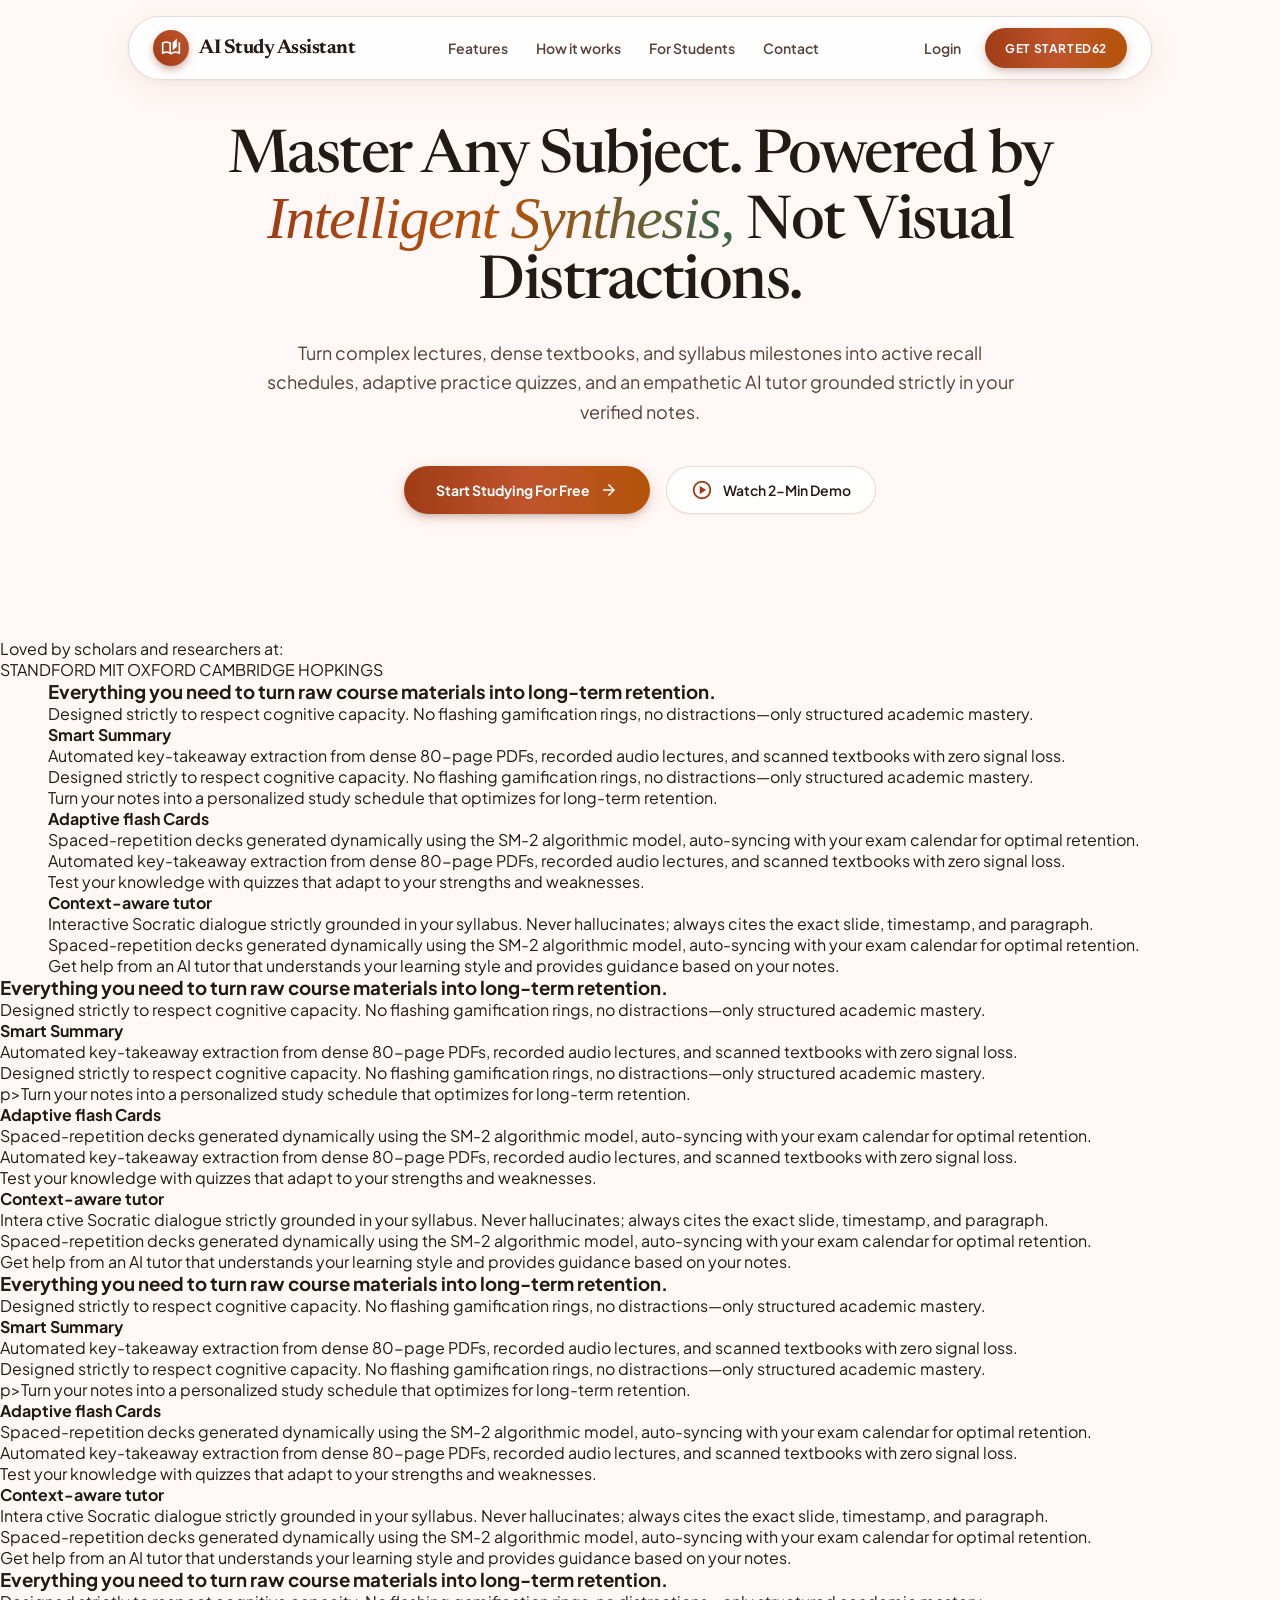
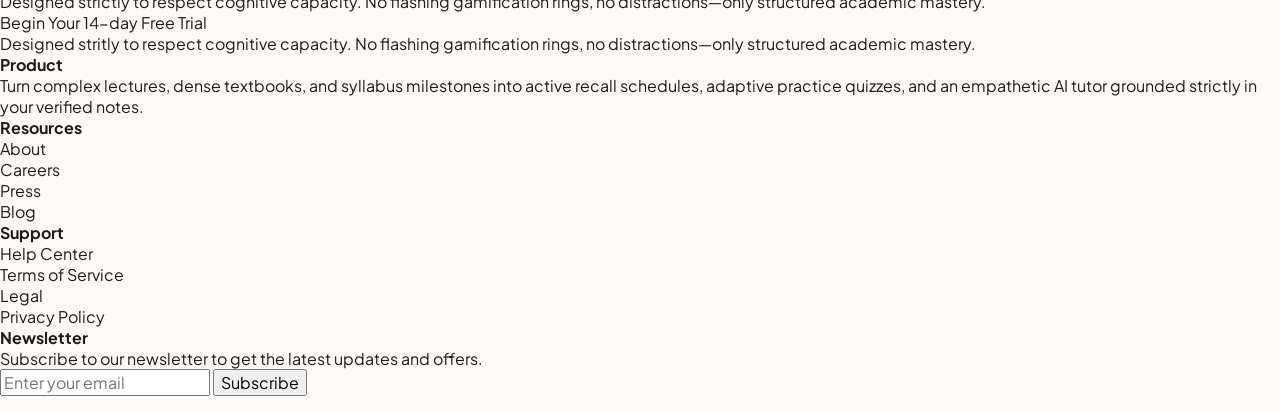
==== index.html @ 1ff6a3aa "enim" ====
<!doctype html lang="en">

<head>

    <meta charset="UTF-8">
    <meta name="viewport" content="width=device-width, initial-scale=1.0">

    <title>AI STUDY ASSISTANT</title>

    <link rel="preconnect" href="https://fonts.googleapis.com">
    <link rel="preconnect" href="https://fonts.gstatic.com" crossorigin>
    <link
        href="https://fonts.googleapis.com/css2?family=Newsreader:ital,opsz,wght@0,6..72,400..600;1,6..72,400..600&family=Plus+Jakarta+Sans:wght@400;500;600;700&display=swap"
        rel="stylesheet">
    <link
        href="https://fonts.googleapis.com/css2?family=Material+Symbols+Outlined:opsz,wght,FILL,GRAD@24,400,0,0&display=swap"
        rel="stylesheet">

    <link href="https://fonts.googleapis.com/css2?family=Material+Symbols+Outlined:wght,FILL@100..700,0..1&display=swap"
        rel="stylesheet">

    <!-- All styling lives in this one file. Nothing is styled inside the HTML. -->
    <link rel="stylesheet" href="styles.css">

</head>

<body>
    <div class="topbar-wrap">
        <header class="topbar">

            <a class="brand" href="#">
                <span class="brand-mark">
                    <span class="material-symbols-outlined">auto_stories</span>
                </span>
                <span class="brand-name">AI Study Assistant</span>
            </a>
            <!-- Navigation -->
            <nav class="nav-links">

                <a class="nav-link" href="#">Features</a>
                <a class="nav-link" href="#">How it works</a>
                <a class="nav-link" href="#">For Students</a>
                <a class="nav-link" href="#">Contact</a>

            </nav>

            <!-- Action buttons -->
            <div class="topbar-actions">
                <a class="link-login" href="#">Login</a>
                <a class="btn btn-gradient btn-sm" href="#">Get Started62</a>
            </div>

        </header>
    </div>

    <main class="page">
        <section class="hero">

            <div class="glow glow-top"></div>
            <div class="glow glow-left"></div>
            <div class="glow glow-right"></div>

            <div class="Hero-copy">
                <h1 class="hero-title">Master Any Subject. Powered by <Span class="hero-accent">Intelligent
                        Synthesis,</Span> Not Visual Distractions. </h2>

                    <p class="hero-lead">Turn complex lectures, dense textbooks, and syllabus milestones into active
                        recall schedules,
                        adaptive
                        practice quizzes, and an empathetic AI tutor grounded strictly in your verified notes.</p>
            </div>

            <!-- CTA buttons -->
            <div class="cta-row">
                <a class="btn btn-gradient btn-lg" href="#">
                    <span>Start Studying For Free</span>
                    <span class="material-symbols-outlined icon-18">arrow_forward</span>
                </a>
                <button class="btn btn-outline btn-lg" type="button">
                    <span class="material-symbols-outlined icon-22 text-primary">play_circle</span>
                    <span>Watch 2-Min Demo</span>
                </button>
            </div>
            </div>
        </section>

        <section>
            <!-- brand logos -->
            <div>
                <p>Loved by scholars and researchers at:</p>
                <div>
                    <span>STANDFORD</span>
                    <span>MIT</span>
                    <span>OXFORD</span>
                    <span>CAMBRIDGE</span>
                    <span>HOPKINGS</span>
                </div>
            </div>
        </section>

        <section class="features">
            <!-- Features -->
            <div>
                <h3>Everything you need to turn raw course materials into long-term retention.</h3>

                <p>Designed strictly to respect cognitive capacity. No flashing gamification rings, no
                    distractions—only structured academic mastery.</p>
            </div>

            <!-- Card -->
            <div class="card">
                <div class="orange-card">
                    <div></div>
                    <h4>Smart Summary</h4>
                    <p>Automated key-takeaway extraction from dense 80-page PDFs, recorded audio lectures, and
                        scanned textbooks with zero signal loss.</p>
                    <p>Designed strictly to respect cognitive capacity. No flashing gamification rings, no
                        distractions—only structured academic mastery.</p>
                    <p>Turn your notes into a personalized study schedule that optimizes for long-term retention.</p>
                </div>

                <div class="blue-card">
                    <div></div>
                    <h4>Adaptive flash Cards</h4>
                    <p>Spaced-repetition decks generated dynamically using the SM-2 algorithmic model, auto-syncing
                        with your exam calendar for optimal retention.</p>
                    <p>Automated key-takeaway extraction from dense 80-page PDFs, recorded audio lectures, and
                        scanned textbooks with zero signal loss.</p>
                    <p>Test your knowledge with quizzes that adapt to your strengths and weaknesses.</p>
                </div>

                <div class="green-card">
                    <div></div>
                    <h4>Context-aware tutor</h4>
                    <p>Interactive Socratic dialogue strictly grounded in your syllabus. Never hallucinates; always
                        cites the exact slide, timestamp, and paragraph.</p>
                    <p>Spaced-repetition decks generated dynamically using the SM-2 algorithmic model, auto-syncing
                        with your exam calendar for optimal retention.</p>
                    <p>Get help from an AI tutor that understands your learning style and provides guidance based on
                        your notes.</p>
                </div>

        </section>

        <section class="transform">
            <div>
                <h3>Everything you need to turn raw course materials into long-term retention.</h3>

                <p>Designed strictly to respect cognitive capacity. No flashing gamification rings, no
                    distractions—only
                    structured academic mastery.</p>
            </div>

            <!-- Card -->
            <div class="card">
                <div class="card-one">

                    <h4>Smart Summary</h4>
                    <p>Automated key-takeaway extraction from dense 80-page PDFs, recorded audio lectures, and
                        scanned textbooks with zero signal loss.</p>
                    <p>Designed strictly to respect cognitive capacity. No flashing gamification rings, no
                        distractions—only structured academic mastery.</p>p>Turn your notes into a personalized
                    study schedule that optimizes for long-term retention.</p>
                    <div></div>
                </div>

                <div class="card-two">

                    <h4>Adaptive flash Cards</h4>
                    <p>Spaced-repetition decks generated dynamically using the SM-2 algorithmic model, auto-syncing
                        with your exam calendar for optimal retention.</p>
                    <p>Automated key-takeaway extraction from dense 80-page PDFs, recorded audio lectures, and
                        scanned textbooks with zero signal loss.</p>
                    <p>Test your knowledge with quizzes that adapt to your strengths and weaknesses.</p>
                    <div></div>
                </div>

                <div class="card-three">
                    <h4>Context-aware tutor</h4>
                    <p>Intera ctive Socratic dialogue strictly grounded in your syllabus. Never hallucinates; always
                        cites the exact slide, timestamp, and paragraph.</p>
                    <p>Spaced-repetition decks generated dynamically using the SM-2 algorithmic model, auto-syncing
                        with your exam calendar for optimal retention.</p>
                    <p>Get help from an AI tutor that understands your learning style and provides guidance based on
                        your notes.</p>
                    <div></div>
                </div>

        </section>

        <section class="testimonial">
            <div>
                <h3>Everything you need to turn raw course materials into long-term retention.</h3>

                <p>Designed strictly to respect cognitive capacity. No flashing gamification rings, no
                    distractions—only
                    structured academic mastery.</p>
            </div>

            <!-- Card -->
            <div class="card">
                <div class="test-one">

                    <h4>Smart Summary</h4>
                    <p>Automated key-takeaway extraction from dense 80-page PDFs, recorded audio lectures, and
                        scanned textbooks with zero signal loss.</p>
                    <p>Designed strictly to respect cognitive capacity. No flashing gamification rings, no
                        distractions—only structured academic mastery.</p>p>Turn your notes into a personalized
                    study schedule that optimizes for long-term retention.</p>
                    <div></div>
                </div>

                <div class="test-two">

                    <h4>Adaptive flash Cards</h4>
                    <p>Spaced-repetition decks generated dynamically using the SM-2 algorithmic model, auto-syncing
                        with your exam calendar for optimal retention.</p>
                    <p>Automated key-takeaway extraction from dense 80-page PDFs, recorded audio lectures, and
                        scanned textbooks with zero signal loss.</p>
                    <p>Test your knowledge with quizzes that adapt to your strengths and weaknesses.</p>
                    <div></div>
                </div>

                <div class="test-three">
                    <h4>Context-aware tutor</h4>
                    <p>Intera ctive Socratic dialogue strictly grounded in your syllabus. Never hallucinates; always
                        cites the exact slide, timestamp, and paragraph.</p>
                    <p>Spaced-repetition decks generated dynamically using the SM-2 algorithmic model, auto-syncing
                        with your exam calendar for optimal retention.</p>
                    <p>Get help from an AI tutor that understands your learning style and provides guidance based on
                        your notes.</p>
                    <div></div>
                </div>

        </section>


        <section class="cta-banner">
            <div>
                <h3>Everything you need to turn raw course materials into long-term retention.</h3>

                <p>Designed strictly to respect cognitive capacity. No flashing gamification rings, no
                    distractions—only
                    structured academic mastery.</p>
                <div><a href="#">Begin Your 14-day Free Trial</a></div>
                <p>Designed stritly to respect cognitive capacity. No flashing gamification rings, no distractions—only
                    structured academic mastery.</p>
            </div>
        </section>
    </main>

    <footer>
        <div class="footer-one">
            <h4>Product</h4>
            <p>Turn complex lectures, dense textbooks, and syllabus milestones into active recall schedules,
                adaptive
                practice quizzes, and an empathetic AI tutor grounded strictly in your verified notes.</p>
        </div>

        <div class="footer-two">
            <h4>Resources</h4>
            <ul>
                <li><a href="#">About</a></li>
                <li><a href="#">Careers</a></li>
                <li><a href="#">Press</a></li>
                <li><a href="#">Blog</a></li>
            </ul>
        </div>

        <div class="footer-three">
            <h4>Support</h4>
            <ul>
                <li><a href="#">Help Center</a></li>
                <li><a href="#">Terms of Service</a></li>
                <li><a href="#">Legal</a></li>
                <li><a href="#">Privacy Policy</a></li>
            </ul>
        </div>

        <div class="footer-four">
            <h4>Newsletter</h4>
            <p>Subscribe to our newsletter to get the latest updates and offers.</p>
            <form action="#" method="post">
                <input type="email" placeholder="Enter your email">
                <button type="submit">Subscribe</button>
            </form>

        </div>

    </footer>
</body>

</html>
---- styles.css ----
:root {
  /* --- Brand palette --- */
  --primary:                  #9f3c16;
  --primary-container:        #bf542c;
  --primary-fixed:            #ffdbcf;
  --on-primary:               #ffffff;
  --secondary:                #3c5ca2;
  --tertiary:                 #38654d;

  /* --- Surfaces --- */
  --surface:                  #fff8f6;
  --surface-lowest:           #ffffff;
  --surface-low:              #fff1ec;
  --surface-container:        #f9ebe6;
  --surface-high:             #f3e5e0;
  --surface-highest:          #ede0db;
  --surface-variant:          #ede0db;

  /* --- Text --- */
  --on-surface:               #211a17;
  --on-surface-variant:       #57423b;
  --outline:                  #8a726a;
  --outline-variant:          #dec0b7;

  /* --- Accent colours borrowed for the coloured cards --- */
  --amber-50:  #fffbeb;  --amber-100: #fef3c7;  --amber-200: #fde68a;
  --amber-300: #fcd34d;  --amber-400: #fbbf24;  --amber-500: #f59e0b;
  --amber-600: #d97706;  --amber-700: #b45309;  --amber-800: #92400e;
  --amber-900: #78350f;  --amber-950: #451a03;

  --orange-50:  #fff7ed; --orange-100: #ffedd5; --orange-200: #fed7aa;
  --orange-700: #c2410c; --orange-800: #9a3412; --orange-950: #431407;

  --rose-100: #ffe4e6;   --rose-300: #fda4af;   --rose-400: #fb7185;
  --rose-500: #f43f5e;   --rose-800: #9f1239;   --rose-900: #881337;

  --sky-50:  #f0f9ff;    --sky-100: #e0f2fe;    --sky-200: #bae6fd;
  --sky-300: #7dd3fc;    --sky-600: #0284c7;    --sky-800: #075985;
  --sky-900: #0c4a6e;    --sky-950: #082f49;

  --emerald-50:  #ecfdf5; --emerald-100: #d1fae5; --emerald-200: #a7f3d0;
  --emerald-300: #6ee7b7; --emerald-400: #34d399; --emerald-600: #059669;
  --emerald-700: #047857; --emerald-800: #065f46; --emerald-900: #064e3b;
  --emerald-950: #022c22;

  --indigo-50: #eef2ff;  --indigo-100: #e0e7ff;  --indigo-200: #c7d2fe;
  --indigo-300: #a5b4fc; --indigo-600: #4f46e5;  --violet-500: #8b5cf6;

  --teal-50: #f0fdfa;    --teal-100: #ccfbf1;    --teal-200: #99f6e4;
  --teal-300: #5eead4;   --teal-600: #0d9488;    --teal-900: #134e4a;

  --yellow-200: #fef08a;
  --stone-900:  #1c1917;

  /* --- Typefaces --- */
  --font-serif: 'Newsreader', Georgia, 'Times New Roman', serif;
  --font-sans:  'Plus Jakarta Sans', -apple-system, 'Segoe UI', Roboto, sans-serif;

  /* --- Shadows, named by how strong they are --- */
  --shadow-xs:  0 1px 2px 0 rgba(0, 0, 0, .05);
  --shadow-sm:  0 1px 3px 0 rgba(0, 0, 0, .1), 0 1px 2px -1px rgba(0, 0, 0, .1);
  --shadow-md:  0 4px 6px -1px rgba(0, 0, 0, .1), 0 2px 4px -2px rgba(0, 0, 0, .1);
  --shadow-lg:  0 10px 15px -3px rgba(0, 0, 0, .1), 0 4px 6px -4px rgba(0, 0, 0, .1);
  --shadow-xl:  0 20px 25px -5px rgba(0, 0, 0, .1), 0 8px 10px -6px rgba(0, 0, 0, .1);
  --shadow-2xl: 0 25px 50px -12px rgba(0, 0, 0, .25);
}


*, *::before, *::after { box-sizing: border-box; }

html, body { margin: 0; padding: 0; }

body {
  background: var(--surface);
  color: var(--on-surface);
  font-family: var(--font-sans);
  -webkit-font-smoothing: antialiased;
  overscroll-behavior: none;
}

::selection { background: var(--primary-fixed); color: var(--primary); }
::-webkit-scrollbar { display: none; }

h1, h2, h3, h4, p, figure, blockquote { margin: 0; }
ul { margin: 0; padding: 0; list-style: none; }
a  { text-decoration: none; color: inherit; }
img, svg { display: block; max-width: 100%; }
button, input { font: inherit; }

/* Hidden from the screen but still read aloud by a screen reader. */
.visually-hidden {
  position: absolute; width: 1px; height: 1px;
  padding: 0; margin: -1px; overflow: hidden;
  clip: rect(0 0 0 0); white-space: nowrap; border: 0;
}
 /* Hidden from the screen but still read aloud by a screen reader. */
.visually-hidden {
  position: absolute; width: 1px; height: 1px;
  padding: 0; margin: -1px; overflow: hidden;
  clip: rect(0 0 0 0); white-space: nowrap; border: 0;
}
.container {
  width: 100%;
  max-width: 80rem;      /* 1280px */
  margin-inline: auto;
  padding-inline: 1.5rem;
}

.page { width: 100%; padding-top: 6rem; background: var(--surface); position: relative; overflow: hidden; }



.material-symbols-outlined {
  font-family: 'Material Symbols Outlined';
  font-weight: normal;
  font-style: normal;
  line-height: 1;
  letter-spacing: normal;
  text-transform: none;
  display: inline-block;
  white-space: nowrap;
  word-wrap: normal;
  direction: ltr;
  -webkit-font-feature-settings: 'liga';
  -webkit-font-smoothing: antialiased;
  font-variation-settings: 'FILL' 0, 'wght' 400, 'GRAD' 0, 'opsz' 24;
}
.icon-filled { font-variation-settings: 'FILL' 1; }
.icon-13 { font-size: 13px; } .icon-16 { font-size: 16px; }
.icon-17 { font-size: 17px; } .icon-18 { font-size: 18px; }
.icon-19 { font-size: 19px; } .icon-20 { font-size: 20px; }
.icon-22 { font-size: 22px; }


.text-primary       { color: var(--primary); }
.text-secondary     { color: var(--secondary); }
.text-tertiary      { color: var(--tertiary); }
.text-amber-500     { color: var(--amber-500); }
.text-amber-600     { color: var(--amber-600); }
.text-emerald-600   { color: var(--emerald-600); }
.text-emerald-800   { color: var(--emerald-800); }
.text-rose-500      { color: var(--rose-500); }
.text-sky-600       { color: var(--sky-600); }

.btn {
  display: inline-flex;
  align-items: center;
  justify-content: center;
  gap: .625rem;
  border: 0;
  border-radius: 9999px;
  font-family: var(--font-sans);
  font-weight: 700;
  cursor: pointer;
  transition: all .2s ease;
  white-space: nowrap;
}
.btn-sm  { height: 2.5rem; padding-inline: 1.25rem; font-size: .75rem;  text-transform: uppercase; letter-spacing: .05em; }
.btn-lg  { height: 3rem;   padding-inline: 2rem;    font-size: .875rem; }
.btn-block { width: 100%; height: 3rem; font-size: .875rem; }

.btn-gradient {
  background-image: linear-gradient(to right, var(--primary), var(--primary-container), var(--amber-700));
  color: var(--on-primary);
  box-shadow: var(--shadow-md), 0 4px 14px rgba(159, 60, 22, .2);
}
.btn-gradient:hover { opacity: .95; box-shadow: var(--shadow-lg), 0 8px 22px rgba(159, 60, 22, .25); }
.btn-sm.btn-gradient:hover { transform: scale(1.02); }
.btn-sm.btn-gradient:active { transform: scale(.98); }

.btn-outline {
  background: rgba(255, 255, 255, .9);
  color: var(--on-surface);
  border: 1px solid rgba(222, 192, 183, .6);
  font-weight: 600;
  padding-inline: 1.5rem;
  box-shadow: var(--shadow-xs);
}
.btn-outline:hover { background: var(--surface-high); }

.btn-quiet { background: var(--surface-high); color: var(--on-surface); box-shadow: var(--shadow-xs); }
.btn-quiet:hover { background: var(--surface-variant); }

.btn-white { background: #fff; color: var(--primary); box-shadow: var(--shadow-xl); }
.btn-white:hover { background: var(--amber-50); box-shadow: var(--shadow-2xl); }


/* --- Section headings, shared by several sections ------------------------- */
.eyebrow {
  display: inline-block;
  font-size: .75rem;
  font-weight: 700;
  text-transform: uppercase;
  letter-spacing: .1em;
  color: var(--primary);
  background: var(--primary-fixed);
  border: 1px solid var(--orange-200);
  border-radius: 9999px;
  padding: .375rem .75rem;
  margin-bottom: .75rem;
}
.section-title {
  font-family: var(--font-serif);
  font-size: 1.875rem;
  font-weight: 600;
  line-height: 1.2;
  color: var(--on-surface);
  margin-top: .25rem;
  margin-bottom: 1rem;
}
.section-lead { font-size: 1rem; line-height: 1.5; color: var(--on-surface-variant); }
.section-head { max-width: 48rem; margin-bottom: 4rem; }
.section-head-center { max-width: 42rem; margin-inline: auto; text-align: center; }

/* ============================================================================
   4. Topbar navigation
   ----------------------------------------------------------------------------
   position: fixed keeps it on screen while the page scrolls. The wrapper is
   what centres it; the header itself is the visible pill.

   pointer-events on the wrapper is set to none so the invisible strip either
   side of the pill does not block clicks on the page beneath it.
   ========================================================================== */

.topbar-wrap {
  position: fixed;
  top: 1rem;
  left: 0;
  right: 0;
  z-index: 50;
  display: flex;
  justify-content: center;
  padding-inline: 1rem;
  pointer-events: none;
}

.topbar {
  pointer-events: auto;
  width: 100%;
  max-width: 64rem;
  height: 4rem;
  display: flex;
  align-items: center;
  justify-content: space-between;
  padding-inline: 1rem;
  border-radius: 9999px;
  background: rgba(255, 255, 255, .85);
  backdrop-filter: blur(24px);
  -webkit-backdrop-filter: blur(24px);
  border: 1px solid rgba(222, 192, 183, .6);
  box-shadow: 0 8px 32px rgba(159, 60, 22, .08), 0 2px 8px rgba(0, 0, 0, .04);
}

.brand { display: flex; align-items: center; gap: .625rem; }
.brand-mark {
  width: 2.25rem; height: 2.25rem;
  border-radius: 9999px;
  background-image: linear-gradient(to top right, var(--primary), var(--primary-container));
  color: #fff;
  display: flex; align-items: center; justify-content: center;
  box-shadow: var(--shadow-md), 0 4px 10px rgba(159, 60, 22, .25);
}
.brand-mark .material-symbols-outlined { font-size: 1.25rem; }
.brand-name {
  font-family: var(--font-serif);
  font-size: 1.25rem;
  font-weight: 700;
  letter-spacing: -.025em;
  color: var(--on-surface);
}

.nav-links { display: flex; align-items: center; gap: 1.75rem; }
.nav-link {
  font-size: .875rem;
  font-weight: 600;
  color: var(--on-surface-variant);
  transition: color .2s;
}
.nav-link:hover { color: var(--primary); }

.topbar-actions { display: flex; align-items: center; gap: .75rem; }
.link-login {
  display: inline-block;
  font-size: .875rem;
  font-weight: 600;
  color: var(--on-surface-variant);
  padding: .375rem .75rem;
  transition: color .2s;
}
.link-login:hover { color: var(--primary); }

.hero {
  position: relative;
  width: 100%;
  max-width: 80rem;
  margin-inline: auto;
  padding: 2rem 1.5rem 6rem;
}

.glow {
  position: absolute;
  z-index: -10;
  border-radius: 9999px;
  filter: blur(64px);
  pointer-events: none;
}
.glow-top {
  top: -3rem; left: 50%; transform: translateX(-50%);
  width: 720px; height: 480px;
  background-image: linear-gradient(to bottom right,
    rgba(253, 230, 138, .45), rgba(253, 164, 175, .40), rgba(186, 230, 253, .35));
}
.glow-left  { top: 33%; left: -5rem;  width: 24rem; height: 24rem; background: rgba(255, 219, 207, .5); }
.glow-right { top: 50%; right: -5rem; width: 24rem; height: 24rem; background: rgba(217, 226, 255, .5); }

/* --- Headline and lead ---------------------------------------------------- */
.hero-copy { max-width: 56rem; margin-inline: auto; text-align: center; margin-bottom: 2.5rem; }
.hero-title {
  font-family: var(--font-serif);
  font-size: 1.2rem;
  font-weight: 500;
  /* 1, not 1.15. The original markup asks for 1.15 but the browser ends up
     rendering these lines at exactly the font size, and matching what is on
     screen matters more than matching what the class name says. */
  line-height: 1;
  letter-spacing: -.025em;
  color: var(--on-surface);
  margin-bottom: 1.5rem;
}
/* The tinted words: a gradient painted onto the text itself.
   Note the different serif. The headline is Newsreader, but these few words
   fall back to the system serif stack, which is a touch narrower. That is
   what the original does, and copying it keeps the line breaks identical. */
.hero-accent {
  font-family: ui-serif, Georgia, Cambria, 'Times New Roman', Times, serif;
  font-style: italic;
  font-weight: 500;
  background-image: linear-gradient(to right, var(--primary), var(--amber-700), var(--tertiary));
  -webkit-background-clip: text;
  background-clip: text;
  color: transparent;
}
.hero-lead {
  font-size: 1.125rem;
  line-height: 1.625;
  color: var(--on-surface-variant);
  max-width: 48rem;
  margin-inline: auto;
}

/* --- Call to action and social proof -------------------------------------- */
.cta-row {
  display: flex; flex-direction: row; align-items: center; justify-content: center;
  gap: 1rem; margin-bottom: 1.75rem;
}
.cta-row .btn { width: 100%; }

.proof-row {
  display: flex; flex-wrap: wrap; align-items: center; justify-content: center;
  column-gap: 1.5rem; row-gap: .5rem;
  font-size: .75rem; color: var(--on-surface-variant);
  margin-bottom: 3.5rem;
}
.proof-item { display: flex; align-items: center; gap: .375rem; font-weight: 500; }
.proof-sep  { display: none; color: var(--outline-variant); }


/* --- 640px and up: small tablets, phones in landscape --------------------- */
@media (min-width: 640px) {
  .topbar { padding-inline: 1.5rem; }
  .link-login { display: inline-block; }

  .hero-title { font-size: 3rem; }
  .cta-row { flex-direction: row; }
  .cta-row .btn { width: auto; }
  .proof-row { font-size: .875rem; }
  .proof-sep { display: inline; }

  .doc-panel, .synth-panel { padding: 2rem; }
  .synth-card { padding: 1.5rem; }
  .synth-body, .step-text { font-size: .875rem; }

  .logo-grid { grid-template-columns: repeat(3, 1fr); }

  .section-title { font-size: 2.25rem; }
  .section-lead  { font-size: 1.125rem; }
  .section-lead-sm { font-size: 1rem; }

  .price { font-size: 3rem; }

  .banner { padding: 4rem; }
  .banner-title { font-size: 2.25rem; }
  .banner-lead  { font-size: 1.125rem; }
  .banner-cta { flex-direction: row; }
  .banner-cta .btn { width: auto; }
}

/* --- 768px and up: tablets ------------------------------------------------ */
@media (min-width: 768px) {
  .nav-links { display: flex; }

  .feature-grid, .step-grid, .quote-grid { grid-template-columns: repeat(3, 1fr); }
  .plan-grid { grid-template-columns: repeat(2, 1fr); }
  .footer-grid { grid-template-columns: repeat(2, 1fr); }
}

/* --- 1024px and up: laptops and desktops ---------------------------------- */
@media (min-width: 1024px) {
  .container, .hero, .features, .testimonials, .closing { padding-inline: 3rem; }

  .hero-title { font-size: 3.75rem; }

  /* The mockup becomes two columns side by side. */
  .mockup-body { grid-template-columns: repeat(2, 1fr); }
  .doc-panel {
    border-bottom: 0;
    border-right: 1px solid rgba(222, 192, 183, .5);
  }

  .logo-grid { grid-template-columns: repeat(6, 1fr); }
  .footer-grid { grid-template-columns: repeat(4, 1fr); gap: 2rem; }
}
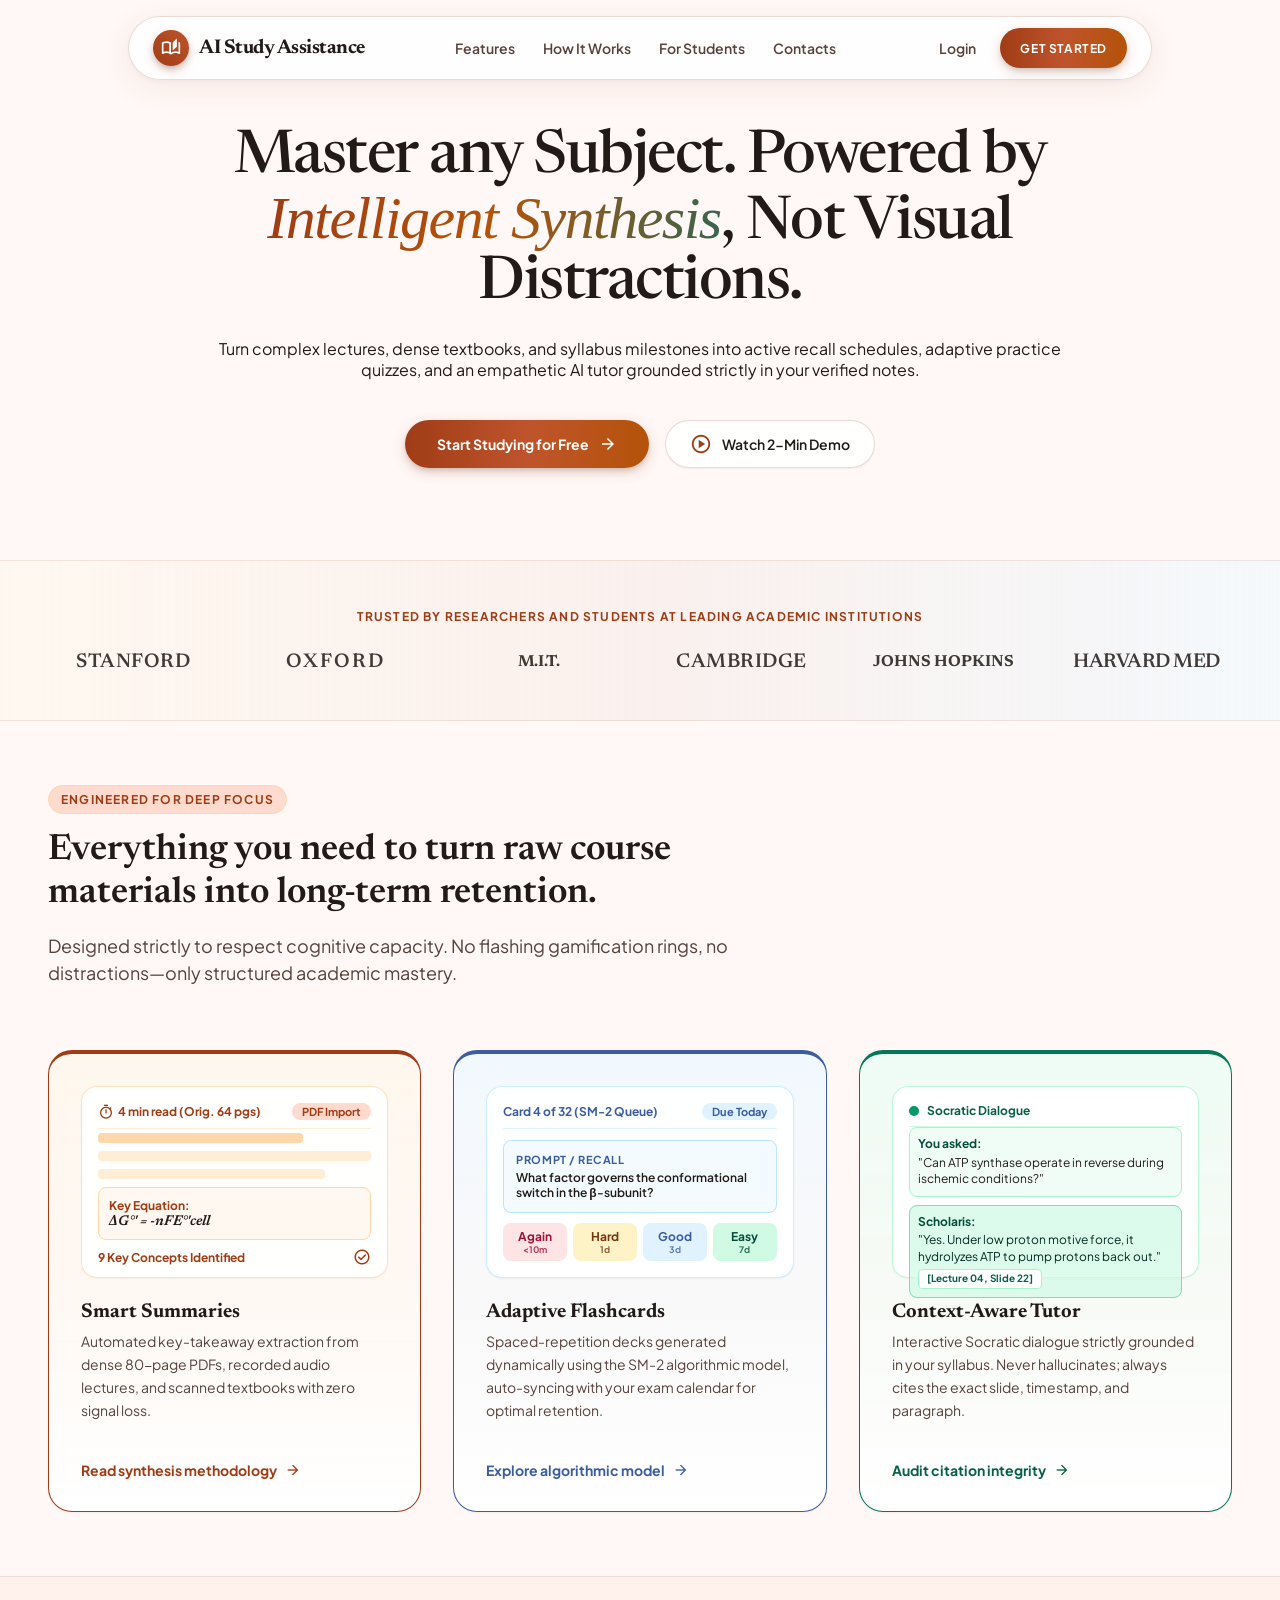
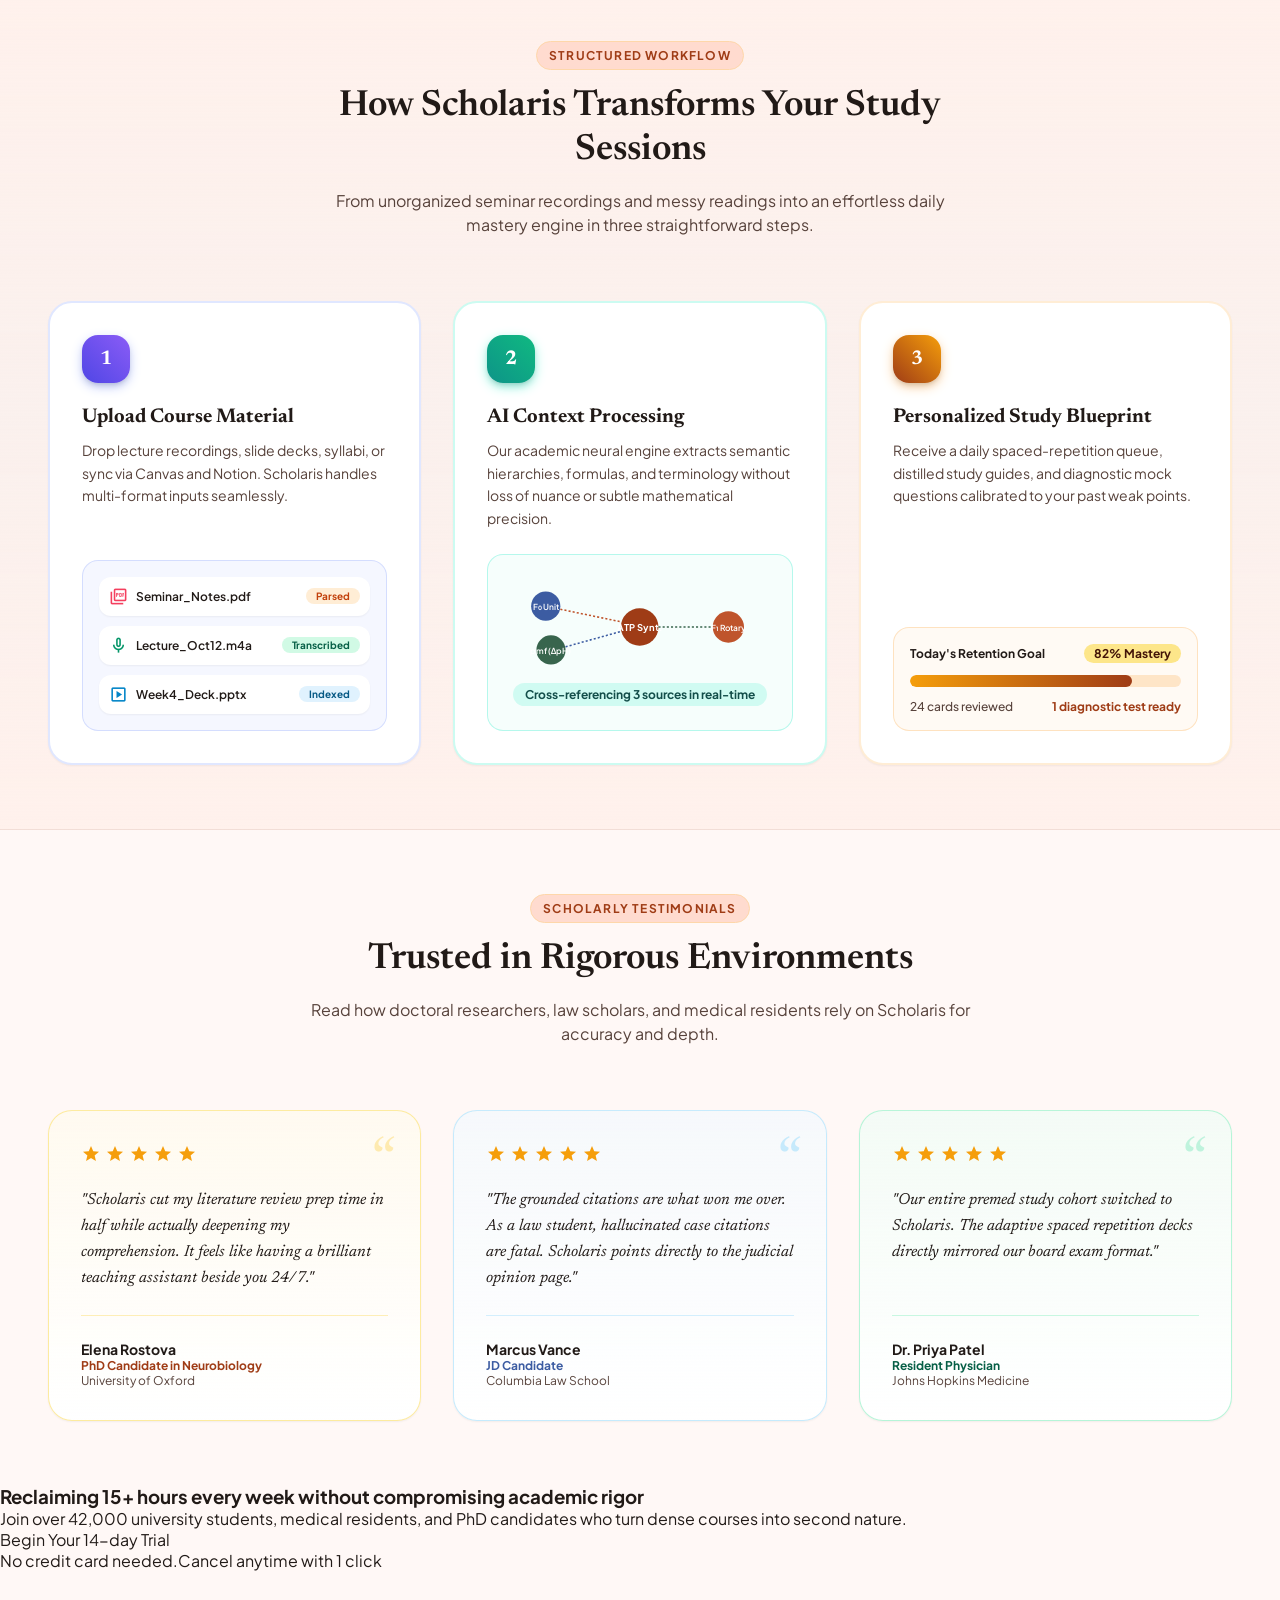
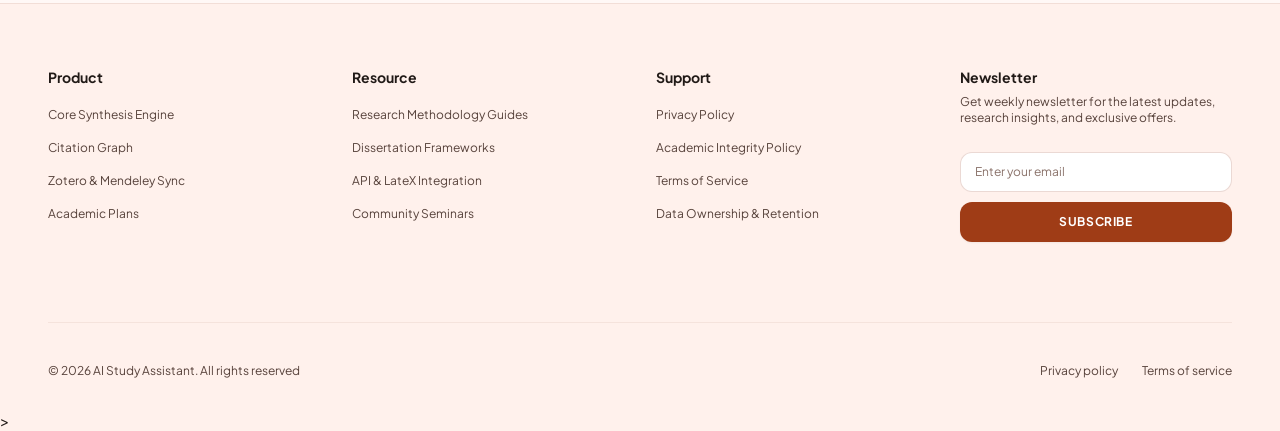
==== commit 5095c403: "twiny" ====
--- a/index.html
+++ b/index.html
@@ -1,13 +1,13 @@
-<!doctype html lang="en">
+<html lang="en">
 
 <head>
-
     <meta charset="UTF-8">
     <meta name="viewport" content="width=device-width, initial-scale=1.0">
-
-    <title>AI STUDY ASSISTANT</title>
-
     <link rel="preconnect" href="https://fonts.googleapis.com">
+    <link rel="preconnect" href="https://fonts.googleapis.com">
+
+    <title>Ai Study Assistance</title>
+
     <link rel="preconnect" href="https://fonts.gstatic.com" crossorigin>
     <link
         href="https://fonts.googleapis.com/css2?family=Newsreader:ital,opsz,wght@0,6..72,400..600;1,6..72,400..600&family=Plus+Jakarta+Sans:wght@400;500;600;700&display=swap"
@@ -15,11 +15,9 @@
     <link
         href="https://fonts.googleapis.com/css2?family=Material+Symbols+Outlined:opsz,wght,FILL,GRAD@24,400,0,0&display=swap"
         rel="stylesheet">
-
     <link href="https://fonts.googleapis.com/css2?family=Material+Symbols+Outlined:wght,FILL@100..700,0..1&display=swap"
         rel="stylesheet">
 
-    <!-- All styling lives in this one file. Nothing is styled inside the HTML. -->
     <link rel="stylesheet" href="styles.css">
 
 </head>
@@ -27,31 +25,30 @@
 <body>
     <div class="topbar-wrap">
         <header class="topbar">
-
             <a class="brand" href="#">
                 <span class="brand-mark">
                     <span class="material-symbols-outlined">auto_stories</span>
                 </span>
-                <span class="brand-name">AI Study Assistant</span>
+                <span class="brand-name">AI Study Assistance</span>
             </a>
-            <!-- Navigation -->
+            <!-- Navigation menu -->
             <nav class="nav-links">
 
                 <a class="nav-link" href="#">Features</a>
-                <a class="nav-link" href="#">How it works</a>
+                <a class="nav-link" href="#">How It Works</a>
                 <a class="nav-link" href="#">For Students</a>
-                <a class="nav-link" href="#">Contact</a>
+                <a class="nav-link" href="#">Contacts</a>
 
             </nav>
 
-            <!-- Action buttons -->
+            <!-- Action Buttons -->
             <div class="topbar-actions">
                 <a class="link-login" href="#">Login</a>
-                <a class="btn btn-gradient btn-sm" href="#">Get Started62</a>
-            </div>
-
+                <a class="btn btn-gradient btn-sm" href="#">Get Started</a>
+            </div>
         </header>
     </div>
+
 
     <main class="page">
         <section class="hero">
@@ -60,20 +57,19 @@
             <div class="glow glow-left"></div>
             <div class="glow glow-right"></div>
 
-            <div class="Hero-copy">
-                <h1 class="hero-title">Master Any Subject. Powered by <Span class="hero-accent">Intelligent
-                        Synthesis,</Span> Not Visual Distractions. </h2>
-
-                    <p class="hero-lead">Turn complex lectures, dense textbooks, and syllabus milestones into active
-                        recall schedules,
-                        adaptive
-                        practice quizzes, and an empathetic AI tutor grounded strictly in your verified notes.</p>
-            </div>
-
-            <!-- CTA buttons -->
+            <div class="hero-copy">
+                <h1 class="hero-title">Master any Subject. Powered by <span class="hero-accent">Intelligent
+                        Synthesis</span>, Not Visual Distractions.</h1>
+                <!-- &nbsp; -->
+                <p>Turn complex lectures, dense textbooks, and syllabus milestones into active recall schedules,
+                    adaptive
+                    practice quizzes, and an empathetic AI tutor grounded strictly in your verified notes.</p>
+            </div>
+
+            <!-- Action Buttons -->
             <div class="cta-row">
                 <a class="btn btn-gradient btn-lg" href="#">
-                    <span>Start Studying For Free</span>
+                    <span>Start Studying for Free</span>
                     <span class="material-symbols-outlined icon-18">arrow_forward</span>
                 </a>
                 <button class="btn btn-outline btn-lg" type="button">
@@ -81,213 +77,416 @@
                     <span>Watch 2-Min Demo</span>
                 </button>
             </div>
-            </div>
+
         </section>
 
-        <section>
-            <!-- brand logos -->
+        <section class="logos" id="integrations">
+            <div class="container">
+                <p class="logos-label">
+                    Trusted by researchers and students at leading academic institutions
+                </p>
+                <div class="logo-grid">
+                    <div class="logo logo-serif logo-wide">STANFORD</div>
+                    <div class="logo logo-serif logo-wider">OXFORD</div>
+                    <div class="logo logo-sans logo-tight">M.I.T.</div>
+                    <div class="logo logo-serif logo-wide">CAMBRIDGE</div>
+                    <div class="logo logo-sans">JOHNS HOPKINS</div>
+                    <div class="logo logo-serif logo-tight">HARVARD MED</div>
+                </div>
+            </div>
+        </section>
+
+
+        <!-- Features -->
+        <section class="features" id="features">
+            <div class="section-head">
+                <span class="eyebrow">Engineered for Deep Focus</span>
+                <h2 class="section-title">Everything you need to turn raw course materials into long-term retention.
+                </h2>
+                <p class="section-lead">
+                    Designed strictly to respect cognitive capacity. No flashing gamification rings, no
+                    distractions—only
+                    structured academic mastery.
+                </p>
+            </div>
+
+            <div class="feature-grid">
+
+                <!-- Card 1 — coral -->
+                <article class="feature-card feature-coral">
+                    <div>
+                        <div class="preview preview-coral">
+                            <div class="preview-head preview-head-coral">
+                                <span class="preview-label text-primary">
+                                    <span class="material-symbols-outlined icon-16">timer</span> 4 min read (Orig. 64
+                                    pgs)
+                                </span>
+                                <span class="preview-chip chip-primary">PDF Import</span>
+                            </div>
+                            <div class="skeleton">
+                                <div class="bar bar-dark" style="width:75%"></div>
+                                <div class="bar" style="width:100%"></div>
+                                <div class="bar" style="width:83%"></div>
+                                <div class="equation">
+                                    <span class="equation-label">Key Equation:</span>
+                                    <span class="equation-value">ΔG°' = -nFE°'cell</span>
+                                </div>
+                            </div>
+                            <div class="preview-foot text-primary">
+                                <span>9 Key Concepts Identified</span>
+                                <span class="material-symbols-outlined icon-18">check_circle</span>
+                            </div>
+                        </div>
+                        <h3 class="card-title">Smart Summaries</h3>
+                        <p class="card-text">
+                            Automated key-takeaway extraction from dense 80-page PDFs, recorded audio lectures, and
+                            scanned textbooks
+                            with zero signal loss.
+                        </p>
+                    </div>
+                    <div class="card-link text-primary">
+                        <span class="card-link-text">Read synthesis methodology</span>
+                        <span class="material-symbols-outlined icon-16">arrow_forward</span>
+                    </div>
+                </article>
+
+                <!-- Card 2 — azure -->
+                <article class="feature-card feature-azure">
+                    <div>
+                        <div class="preview preview-azure">
+                            <div class="preview-head preview-head-azure">
+                                <span class="preview-label text-secondary">Card 4 of 32 (SM-2 Queue)</span>
+                                <span class="preview-chip chip-secondary">Due Today</span>
+                            </div>
+                            <div class="recall">
+                                <span class="recall-label">Prompt / Recall</span>
+                                <p class="recall-text">What factor governs the conformational switch in the β-subunit?
+                                </p>
+                            </div>
+                            <div class="grades">
+                                <div class="grade grade-again">Again<br><span>&lt;10m</span></div>
+                                <div class="grade grade-hard">Hard<br><span>1d</span></div>
+                                <div class="grade grade-good">Good<br><span>3d</span></div>
+                                <div class="grade grade-easy">Easy<br><span>7d</span></div>
+                            </div>
+                        </div>
+                        <h3 class="card-title">Adaptive Flashcards</h3>
+                        <p class="card-text">
+                            Spaced-repetition decks generated dynamically using the SM-2 algorithmic model, auto-syncing
+                            with your
+                            exam calendar for optimal retention.
+                        </p>
+                    </div>
+                    <div class="card-link text-secondary">
+                        <span class="card-link-text">Explore algorithmic model</span>
+                        <span class="material-symbols-outlined icon-16">arrow_forward</span>
+                    </div>
+                </article>
+
+                <!-- Card 3 — emerald -->
+                <article class="feature-card feature-emerald">
+                    <div>
+                        <div class="preview preview-emerald">
+                            <div class="preview-head preview-head-emerald">
+                                <span class="dot-emerald"></span>
+                                <span class="preview-label text-emerald-800">Socratic Dialogue</span>
+                            </div>
+                            <div class="chat">
+                                <div class="chat-you">
+                                    <span class="chat-who">You asked:</span> "Can ATP synthase operate in reverse during
+                                    ischemic
+                                    conditions?"
+                                </div>
+                                <div class="chat-bot">
+                                    <span class="chat-who">Scholaris:</span> "Yes. Under low proton motive force, it
+                                    hydrolyzes ATP to
+                                    pump protons back out."
+                                    <div class="chat-cite"><span class="cite">[Lecture 04, Slide 22]</span></div>
+                                </div>
+                            </div>
+                        </div>
+                        <h3 class="card-title">Context-Aware Tutor</h3>
+                        <p class="card-text">
+                            Interactive Socratic dialogue strictly grounded in your syllabus. Never hallucinates; always
+                            cites the
+                            exact slide, timestamp, and paragraph.
+                        </p>
+                    </div>
+                    <div class="card-link text-emerald-800">
+                        <span class="card-link-text">Audit citation integrity</span>
+                        <span class="material-symbols-outlined icon-16">arrow_forward</span>
+                    </div>
+                </article>
+
+            </div>
+        </section>
+
+     <!-- Workflow -->
+<section class="workflow" id="how-it-works">
+      <div class="container">
+        <div class="section-head section-head-center">
+          <span class="eyebrow">Structured Workflow</span>
+          <h2 class="section-title">How Scholaris Transforms Your Study Sessions</h2>
+          <p class="section-lead section-lead-sm">
+            From unorganized seminar recordings and messy readings into an effortless daily mastery engine in three
+            straightforward steps.
+          </p>
+        </div>
+
+        <div class="step-grid">
+
+          <div class="step-card step-card-indigo">
             <div>
-                <p>Loved by scholars and researchers at:</p>
-                <div>
-                    <span>STANDFORD</span>
-                    <span>MIT</span>
-                    <span>OXFORD</span>
-                    <span>CAMBRIDGE</span>
-                    <span>HOPKINGS</span>
-                </div>
-            </div>
-        </section>
-
-        <section class="features">
-            <!-- Features -->
+              <div class="step-badge badge-indigo">1</div>
+              <h3 class="step-title">Upload Course Material</h3>
+              <p class="step-lead">
+                Drop lecture recordings, slide decks, syllabi, or sync via Canvas and Notion. Scholaris handles
+                multi-format inputs seamlessly.
+              </p>
+            </div>
+            <div class="file-list">
+              <div class="file-row">
+                <span class="file-name"><span
+                    class="material-symbols-outlined icon-19 text-rose-500">picture_as_pdf</span>
+                  Seminar_Notes.pdf</span>
+                <span class="file-state state-orange">Parsed</span>
+              </div>
+              <div class="file-row">
+                <span class="file-name"><span class="material-symbols-outlined icon-19 text-emerald-600">mic</span>
+                  Lecture_Oct12.m4a</span>
+                <span class="file-state state-emerald">Transcribed</span>
+              </div>
+              <div class="file-row">
+                <span class="file-name"><span class="material-symbols-outlined icon-19 text-sky-600">slideshow</span>
+                  Week4_Deck.pptx</span>
+                <span class="file-state state-sky">Indexed</span>
+              </div>
+            </div>
+          </div>
+
+          <div class="step-card step-card-teal">
             <div>
-                <h3>Everything you need to turn raw course materials into long-term retention.</h3>
-
-                <p>Designed strictly to respect cognitive capacity. No flashing gamification rings, no
-                    distractions—only structured academic mastery.</p>
-            </div>
-
-            <!-- Card -->
-            <div class="card">
-                <div class="orange-card">
-                    <div></div>
-                    <h4>Smart Summary</h4>
-                    <p>Automated key-takeaway extraction from dense 80-page PDFs, recorded audio lectures, and
-                        scanned textbooks with zero signal loss.</p>
-                    <p>Designed strictly to respect cognitive capacity. No flashing gamification rings, no
-                        distractions—only structured academic mastery.</p>
-                    <p>Turn your notes into a personalized study schedule that optimizes for long-term retention.</p>
-                </div>
-
-                <div class="blue-card">
-                    <div></div>
-                    <h4>Adaptive flash Cards</h4>
-                    <p>Spaced-repetition decks generated dynamically using the SM-2 algorithmic model, auto-syncing
-                        with your exam calendar for optimal retention.</p>
-                    <p>Automated key-takeaway extraction from dense 80-page PDFs, recorded audio lectures, and
-                        scanned textbooks with zero signal loss.</p>
-                    <p>Test your knowledge with quizzes that adapt to your strengths and weaknesses.</p>
-                </div>
-
-                <div class="green-card">
-                    <div></div>
-                    <h4>Context-aware tutor</h4>
-                    <p>Interactive Socratic dialogue strictly grounded in your syllabus. Never hallucinates; always
-                        cites the exact slide, timestamp, and paragraph.</p>
-                    <p>Spaced-repetition decks generated dynamically using the SM-2 algorithmic model, auto-syncing
-                        with your exam calendar for optimal retention.</p>
-                    <p>Get help from an AI tutor that understands your learning style and provides guidance based on
-                        your notes.</p>
-                </div>
-
-        </section>
-
-        <section class="transform">
+              <div class="step-badge badge-teal">2</div>
+              <h3 class="step-title">AI Context Processing</h3>
+              <p class="step-lead">
+                Our academic neural engine extracts semantic hierarchies, formulas, and terminology without loss of
+                nuance or subtle mathematical precision.
+              </p>
+            </div>
+            <div class="graph-box">
+              <svg class="graph" viewBox="0 0 260 80" fill="none" xmlns="http://www.w3.org/2000/svg">
+                <circle cx="130" cy="40" r="18" fill="#9f3c16"></circle>
+                <text x="130" y="44" fill="#FFFFFF" font-family="Plus Jakarta Sans" font-size="9" font-weight="700"
+                  text-anchor="middle">ATP Synt.</text>
+                <circle cx="40" cy="20" r="14" fill="#3c5ca2"></circle>
+                <text x="40" y="24" fill="#FFFFFF" font-family="Plus Jakarta Sans" font-size="8" font-weight="600"
+                  text-anchor="middle">F₀ Unit</text>
+                <line x1="54" y1="23" x2="112" y2="35" stroke="#bf542c" stroke-dasharray="2 2" stroke-width="1.5">
+                </line>
+                <circle cx="45" cy="62" r="14" fill="#38654d"></circle>
+                <text x="45" y="66" fill="#FFFFFF" font-family="Plus Jakarta Sans" font-size="8" font-weight="600"
+                  text-anchor="middle">pmf (ΔpH)</text>
+                <line x1="59" y1="59" x2="113" y2="44" stroke="#3c5ca2" stroke-dasharray="2 2" stroke-width="1.5">
+                </line>
+                <circle cx="215" cy="40" r="15" fill="#bf542c"></circle>
+                <text x="215" y="44" fill="#FFFFFF" font-family="Plus Jakarta Sans" font-size="8" font-weight="600"
+                  text-anchor="middle">F₁ Rotary</text>
+                <line x1="148" y1="40" x2="200" y2="40" stroke="#38654d" stroke-dasharray="2 2" stroke-width="1.5">
+                </line>
+              </svg>
+              <span class="graph-note">Cross-referencing 3 sources in real-time</span>
+            </div>
+          </div>
+
+          <div class="step-card step-card-orange">
             <div>
-                <h3>Everything you need to turn raw course materials into long-term retention.</h3>
-
-                <p>Designed strictly to respect cognitive capacity. No flashing gamification rings, no
-                    distractions—only
-                    structured academic mastery.</p>
-            </div>
-
-            <!-- Card -->
-            <div class="card">
-                <div class="card-one">
-
-                    <h4>Smart Summary</h4>
-                    <p>Automated key-takeaway extraction from dense 80-page PDFs, recorded audio lectures, and
-                        scanned textbooks with zero signal loss.</p>
-                    <p>Designed strictly to respect cognitive capacity. No flashing gamification rings, no
-                        distractions—only structured academic mastery.</p>p>Turn your notes into a personalized
-                    study schedule that optimizes for long-term retention.</p>
-                    <div></div>
-                </div>
-
-                <div class="card-two">
-
-                    <h4>Adaptive flash Cards</h4>
-                    <p>Spaced-repetition decks generated dynamically using the SM-2 algorithmic model, auto-syncing
-                        with your exam calendar for optimal retention.</p>
-                    <p>Automated key-takeaway extraction from dense 80-page PDFs, recorded audio lectures, and
-                        scanned textbooks with zero signal loss.</p>
-                    <p>Test your knowledge with quizzes that adapt to your strengths and weaknesses.</p>
-                    <div></div>
-                </div>
-
-                <div class="card-three">
-                    <h4>Context-aware tutor</h4>
-                    <p>Intera ctive Socratic dialogue strictly grounded in your syllabus. Never hallucinates; always
-                        cites the exact slide, timestamp, and paragraph.</p>
-                    <p>Spaced-repetition decks generated dynamically using the SM-2 algorithmic model, auto-syncing
-                        with your exam calendar for optimal retention.</p>
-                    <p>Get help from an AI tutor that understands your learning style and provides guidance based on
-                        your notes.</p>
-                    <div></div>
-                </div>
-
-        </section>
-
-        <section class="testimonial">
-            <div>
-                <h3>Everything you need to turn raw course materials into long-term retention.</h3>
-
-                <p>Designed strictly to respect cognitive capacity. No flashing gamification rings, no
-                    distractions—only
-                    structured academic mastery.</p>
-            </div>
-
-            <!-- Card -->
-            <div class="card">
-                <div class="test-one">
-
-                    <h4>Smart Summary</h4>
-                    <p>Automated key-takeaway extraction from dense 80-page PDFs, recorded audio lectures, and
-                        scanned textbooks with zero signal loss.</p>
-                    <p>Designed strictly to respect cognitive capacity. No flashing gamification rings, no
-                        distractions—only structured academic mastery.</p>p>Turn your notes into a personalized
-                    study schedule that optimizes for long-term retention.</p>
-                    <div></div>
-                </div>
-
-                <div class="test-two">
-
-                    <h4>Adaptive flash Cards</h4>
-                    <p>Spaced-repetition decks generated dynamically using the SM-2 algorithmic model, auto-syncing
-                        with your exam calendar for optimal retention.</p>
-                    <p>Automated key-takeaway extraction from dense 80-page PDFs, recorded audio lectures, and
-                        scanned textbooks with zero signal loss.</p>
-                    <p>Test your knowledge with quizzes that adapt to your strengths and weaknesses.</p>
-                    <div></div>
-                </div>
-
-                <div class="test-three">
-                    <h4>Context-aware tutor</h4>
-                    <p>Intera ctive Socratic dialogue strictly grounded in your syllabus. Never hallucinates; always
-                        cites the exact slide, timestamp, and paragraph.</p>
-                    <p>Spaced-repetition decks generated dynamically using the SM-2 algorithmic model, auto-syncing
-                        with your exam calendar for optimal retention.</p>
-                    <p>Get help from an AI tutor that understands your learning style and provides guidance based on
-                        your notes.</p>
-                    <div></div>
-                </div>
-
-        </section>
-
+              <div class="step-badge badge-orange">3</div>
+              <h3 class="step-title">Personalized Study Blueprint</h3>
+              <p class="step-lead">
+                Receive a daily spaced-repetition queue, distilled study guides, and diagnostic mock questions
+                calibrated to your past weak points.
+              </p>
+            </div>
+            <div class="goal-box">
+              <div class="goal-head">
+                <span class="goal-label">Today's Retention Goal</span>
+                <span class="goal-value">82% Mastery</span>
+              </div>
+              <div class="progress">
+                <div class="progress-fill" style="width:82%"></div>
+              </div>
+              <div class="goal-foot">
+                <span>24 cards reviewed</span>
+                <span class="text-primary goal-ready">1 diagnostic test ready</span>
+              </div>
+            </div>
+          </div>
+
+        </div>
+      </div>
+    </section>
+
+      <!-- Testimonials --> 
+<section class="testimonials">
+      <div class="section-head section-head-center">
+        <span class="eyebrow">Scholarly Testimonials</span>
+        <h2 class="section-title">Trusted in Rigorous Environments</h2>
+        <p class="section-lead section-lead-sm">
+          Read how doctoral researchers, law scholars, and medical residents rely on Scholaris for accuracy and depth.
+        </p>
+      </div>
+
+      <div class="quote-grid">
+
+        <figure class="quote quote-amber">
+          <span class="quote-mark">“</span>
+          <div>
+            <div class="stars">
+              <span class="material-symbols-outlined icon-20 icon-filled">star</span>
+              <span class="material-symbols-outlined icon-20 icon-filled">star</span>
+              <span class="material-symbols-outlined icon-20 icon-filled">star</span>
+              <span class="material-symbols-outlined icon-20 icon-filled">star</span>
+              <span class="material-symbols-outlined icon-20 icon-filled">star</span>
+            </div>
+            <blockquote class="quote-text">
+              "Scholaris cut my literature review prep time in half while actually deepening my comprehension. It feels
+              like having a brilliant teaching assistant beside you 24/7."
+            </blockquote>
+          </div>
+          <figcaption class="quote-foot">
+            <div class="quote-name">Elena Rostova</div>
+            <div class="quote-role text-primary">PhD Candidate in Neurobiology</div>
+            <div class="quote-org">University of Oxford</div>
+          </figcaption>
+        </figure>
+
+        <figure class="quote quote-sky">
+          <span class="quote-mark">“</span>
+          <div>
+            <div class="stars">
+              <span class="material-symbols-outlined icon-20 icon-filled">star</span>
+              <span class="material-symbols-outlined icon-20 icon-filled">star</span>
+              <span class="material-symbols-outlined icon-20 icon-filled">star</span>
+              <span class="material-symbols-outlined icon-20 icon-filled">star</span>
+              <span class="material-symbols-outlined icon-20 icon-filled">star</span>
+            </div>
+            <blockquote class="quote-text">
+              "The grounded citations are what won me over. As a law student, hallucinated case citations are fatal.
+              Scholaris points directly to the judicial opinion page."
+            </blockquote>
+          </div>
+          <figcaption class="quote-foot">
+            <div class="quote-name">Marcus Vance</div>
+            <div class="quote-role text-secondary">JD Candidate</div>
+            <div class="quote-org">Columbia Law School</div>
+          </figcaption>
+        </figure>
+
+        <figure class="quote quote-emerald">
+          <span class="quote-mark">“</span>
+          <div>
+            <div class="stars">
+              <span class="material-symbols-outlined icon-20 icon-filled">star</span>
+              <span class="material-symbols-outlined icon-20 icon-filled">star</span>
+              <span class="material-symbols-outlined icon-20 icon-filled">star</span>
+              <span class="material-symbols-outlined icon-20 icon-filled">star</span>
+              <span class="material-symbols-outlined icon-20 icon-filled">star</span>
+            </div>
+            <blockquote class="quote-text">
+              "Our entire premed study cohort switched to Scholaris. The adaptive spaced repetition decks directly
+              mirrored our board exam format."
+            </blockquote>
+          </div>
+          <figcaption class="quote-foot">
+            <div class="quote-name">Dr. Priya Patel</div>
+            <div class="quote-role text-emerald-800">Resident Physician</div>
+            <div class="quote-org">Johns Hopkins Medicine</div>
+          </figcaption>
+        </figure>
+
+      </div>
+    </section>
 
         <section class="cta-banner">
             <div>
-                <h3>Everything you need to turn raw course materials into long-term retention.</h3>
-
-                <p>Designed strictly to respect cognitive capacity. No flashing gamification rings, no
-                    distractions—only
-                    structured academic mastery.</p>
-                <div><a href="#">Begin Your 14-day Free Trial</a></div>
-                <p>Designed stritly to respect cognitive capacity. No flashing gamification rings, no distractions—only
-                    structured academic mastery.</p>
-            </div>
+                <h3>Reclaiming 15+ hours every week without compromising academic rigor</h3>
+                <p>Join over 42,000 university students, medical residents, and PhD candidates who turn dense courses
+                    into second nature.</p>
+                <div>
+                    <a class="cta button" href="#">Begin Your 14-day Trial</a>
+                </div>
+
+                <p> No credit card needed.Cancel anytime with 1 click</p>
+
+
+
         </section>
+        </div>
+
     </main>
 
-    <footer>
-        <div class="footer-one">
-            <h4>Product</h4>
-            <p>Turn complex lectures, dense textbooks, and syllabus milestones into active recall schedules,
-                adaptive
-                practice quizzes, and an empathetic AI tutor grounded strictly in your verified notes.</p>
-        </div>
-
-        <div class="footer-two">
-            <h4>Resources</h4>
-            <ul>
-                <li><a href="#">About</a></li>
-                <li><a href="#">Careers</a></li>
-                <li><a href="#">Press</a></li>
-                <li><a href="#">Blog</a></li>
-            </ul>
-        </div>
-
-        <div class="footer-three">
-            <h4>Support</h4>
-            <ul>
-                <li><a href="#">Help Center</a></li>
-                <li><a href="#">Terms of Service</a></li>
-                <li><a href="#">Legal</a></li>
-                <li><a href="#">Privacy Policy</a></li>
-            </ul>
-        </div>
-
-        <div class="footer-four">
-            <h4>Newsletter</h4>
-            <p>Subscribe to our newsletter to get the latest updates and offers.</p>
-            <form action="#" method="post">
-                <input type="email" placeholder="Enter your email">
-                <button type="submit">Subscribe</button>
-            </form>
-
-        </div>
-
+    <footer class="footer">
+
+        <div class="container">
+            <div class="footer-grid">
+                <div class="footer-heading-tight">
+                    <h4 class="footer-heading">Product</h4>
+                    <ul class="footer-list">
+                        <li><a href="#">Core Synthesis Engine</a></li>
+                        <li><a href="#">Citation Graph</a></li>
+                        <li><a href="#">Zotero & Mendeley Sync</a></li>
+                        <li><a href="#">Academic Plans</a></li>
+                    </ul>
+                </div>
+
+                <div class="footer-heading-tight">
+                    <h4 class="footer-heading">Resource</h4>
+                    <ul class="footer-list">
+                        <li><a href="#">Research Methodology Guides</a></li>
+                        <li><a href="#">Dissertation Frameworks</a></li>
+                        <li><a href="#">API & LateX Integration</a></li>
+                        <li><a href="#">Community Seminars</a></li>
+                    </ul>
+                </div>
+
+                <div class="footer-heading-tight">
+                    <h4 class="footer-heading">Support</h4>
+                    <ul class="footer-list">
+                        <li><a href="#">Privacy Policy</a></li>
+                        <li><a href="#">Academic Integrity Policy</a></li>
+                        <li><a href="#">Terms of Service</a></li>
+                        <li><a href="#">Data Ownership & Retention</a></li>
+                    </ul>
+                </div>
+
+                <div class="social">
+                    <h4 class="footer-heading footer-heading-tight">Newsletter</h4>
+                    <p class="footer-note">Get weekly newsletter for the latest updates, research insights, and
+                        exclusive offers.</p>
+                    <form class="signup" action="#" method="post">
+                        <label class="virtually-hidden" for="signup-email"></label>
+                        <input class="signup-input" id="signup-email" type="email" name="email"
+                            placeholder="Enter your email" required>
+                        <button class="signup-btn" type="button">Subscribe</button>
+                    </form>
+
+                    </ul>
+                </div>
+
+            </div>
+            <div class="footer-base">
+                <div>
+                    <p>&copy; 2026 AI Study Assistant. All rights reserved </p>
+                </div>
+
+                <div class="footer-links">
+                    <a href="#">Privacy policy</a>
+                    <a href="#">Terms of service</a>
+                </div>
+            </div>
+        </div>>
     </footer>
+
 </body>
 
 </html>
--- a/styles.css
+++ b/styles.css
@@ -1,75 +1,115 @@
-
 :root {
   /* --- Brand palette --- */
-  --primary:                  #9f3c16;
-  --primary-container:        #bf542c;
-  --primary-fixed:            #ffdbcf;
-  --on-primary:               #ffffff;
-  --secondary:                #3c5ca2;
-  --tertiary:                 #38654d;
+  --primary: #9f3c16;
+  --primary-container: #bf542c;
+  --primary-fixed: #ffdbcf;
+  --on-primary: #ffffff;
+  --secondary: #3c5ca2;
+  --tertiary: #38654d;
 
   /* --- Surfaces --- */
-  --surface:                  #fff8f6;
-  --surface-lowest:           #ffffff;
-  --surface-low:              #fff1ec;
-  --surface-container:        #f9ebe6;
-  --surface-high:             #f3e5e0;
-  --surface-highest:          #ede0db;
-  --surface-variant:          #ede0db;
+  --surface: #fff8f6;
+  --surface-lowest: #ffffff;
+  --surface-low: #fff1ec;
+  --surface-container: #f9ebe6;
+  --surface-high: #f3e5e0;
+  --surface-highest: #ede0db;
+  --surface-variant: #ede0db;
 
   /* --- Text --- */
-  --on-surface:               #211a17;
-  --on-surface-variant:       #57423b;
-  --outline:                  #8a726a;
-  --outline-variant:          #dec0b7;
+  --on-surface: #211a17;
+  --on-surface-variant: #57423b;
+  --outline: #8a726a;
+  --outline-variant: #dec0b7;
 
   /* --- Accent colours borrowed for the coloured cards --- */
-  --amber-50:  #fffbeb;  --amber-100: #fef3c7;  --amber-200: #fde68a;
-  --amber-300: #fcd34d;  --amber-400: #fbbf24;  --amber-500: #f59e0b;
-  --amber-600: #d97706;  --amber-700: #b45309;  --amber-800: #92400e;
-  --amber-900: #78350f;  --amber-950: #451a03;
-
-  --orange-50:  #fff7ed; --orange-100: #ffedd5; --orange-200: #fed7aa;
-  --orange-700: #c2410c; --orange-800: #9a3412; --orange-950: #431407;
-
-  --rose-100: #ffe4e6;   --rose-300: #fda4af;   --rose-400: #fb7185;
-  --rose-500: #f43f5e;   --rose-800: #9f1239;   --rose-900: #881337;
-
-  --sky-50:  #f0f9ff;    --sky-100: #e0f2fe;    --sky-200: #bae6fd;
-  --sky-300: #7dd3fc;    --sky-600: #0284c7;    --sky-800: #075985;
-  --sky-900: #0c4a6e;    --sky-950: #082f49;
-
-  --emerald-50:  #ecfdf5; --emerald-100: #d1fae5; --emerald-200: #a7f3d0;
-  --emerald-300: #6ee7b7; --emerald-400: #34d399; --emerald-600: #059669;
-  --emerald-700: #047857; --emerald-800: #065f46; --emerald-900: #064e3b;
+  --amber-50: #fffbeb;
+  --amber-100: #fef3c7;
+  --amber-200: #fde68a;
+  --amber-300: #fcd34d;
+  --amber-400: #fbbf24;
+  --amber-500: #f59e0b;
+  --amber-600: #d97706;
+  --amber-700: #b45309;
+  --amber-800: #92400e;
+  --amber-900: #78350f;
+  --amber-950: #451a03;
+
+  --orange-50: #fff7ed;
+  --orange-100: #ffedd5;
+  --orange-200: #fed7aa;
+  --orange-700: #c2410c;
+  --orange-800: #9a3412;
+  --orange-950: #431407;
+
+  --rose-100: #ffe4e6;
+  --rose-300: #fda4af;
+  --rose-400: #fb7185;
+  --rose-500: #f43f5e;
+  --rose-800: #9f1239;
+  --rose-900: #881337;
+
+  --sky-50: #f0f9ff;
+  --sky-100: #e0f2fe;
+  --sky-200: #bae6fd;
+  --sky-300: #7dd3fc;
+  --sky-600: #0284c7;
+  --sky-800: #075985;
+  --sky-900: #0c4a6e;
+  --sky-950: #082f49;
+
+  --emerald-50: #ecfdf5;
+  --emerald-100: #d1fae5;
+  --emerald-200: #a7f3d0;
+  --emerald-300: #6ee7b7;
+  --emerald-400: #34d399;
+  --emerald-600: #059669;
+  --emerald-700: #047857;
+  --emerald-800: #065f46;
+  --emerald-900: #064e3b;
   --emerald-950: #022c22;
 
-  --indigo-50: #eef2ff;  --indigo-100: #e0e7ff;  --indigo-200: #c7d2fe;
-  --indigo-300: #a5b4fc; --indigo-600: #4f46e5;  --violet-500: #8b5cf6;
-
-  --teal-50: #f0fdfa;    --teal-100: #ccfbf1;    --teal-200: #99f6e4;
-  --teal-300: #5eead4;   --teal-600: #0d9488;    --teal-900: #134e4a;
+  --indigo-50: #eef2ff;
+  --indigo-100: #e0e7ff;
+  --indigo-200: #c7d2fe;
+  --indigo-300: #a5b4fc;
+  --indigo-600: #4f46e5;
+  --violet-500: #8b5cf6;
+
+  --teal-50: #f0fdfa;
+  --teal-100: #ccfbf1;
+  --teal-200: #99f6e4;
+  --teal-300: #5eead4;
+  --teal-600: #0d9488;
+  --teal-900: #134e4a;
 
   --yellow-200: #fef08a;
-  --stone-900:  #1c1917;
+  --stone-900: #1c1917;
 
   /* --- Typefaces --- */
   --font-serif: 'Newsreader', Georgia, 'Times New Roman', serif;
-  --font-sans:  'Plus Jakarta Sans', -apple-system, 'Segoe UI', Roboto, sans-serif;
+  --font-sans: 'Plus Jakarta Sans', -apple-system, 'Segoe UI', Roboto, sans-serif;
 
   /* --- Shadows, named by how strong they are --- */
-  --shadow-xs:  0 1px 2px 0 rgba(0, 0, 0, .05);
-  --shadow-sm:  0 1px 3px 0 rgba(0, 0, 0, .1), 0 1px 2px -1px rgba(0, 0, 0, .1);
-  --shadow-md:  0 4px 6px -1px rgba(0, 0, 0, .1), 0 2px 4px -2px rgba(0, 0, 0, .1);
-  --shadow-lg:  0 10px 15px -3px rgba(0, 0, 0, .1), 0 4px 6px -4px rgba(0, 0, 0, .1);
-  --shadow-xl:  0 20px 25px -5px rgba(0, 0, 0, .1), 0 8px 10px -6px rgba(0, 0, 0, .1);
+  --shadow-xs: 0 1px 2px 0 rgba(0, 0, 0, .05);
+  --shadow-sm: 0 1px 3px 0 rgba(0, 0, 0, .1), 0 1px 2px -1px rgba(0, 0, 0, .1);
+  --shadow-md: 0 4px 6px -1px rgba(0, 0, 0, .1), 0 2px 4px -2px rgba(0, 0, 0, .1);
+  --shadow-lg: 0 10px 15px -3px rgba(0, 0, 0, .1), 0 4px 6px -4px rgba(0, 0, 0, .1);
+  --shadow-xl: 0 20px 25px -5px rgba(0, 0, 0, .1), 0 8px 10px -6px rgba(0, 0, 0, .1);
   --shadow-2xl: 0 25px 50px -12px rgba(0, 0, 0, .25);
 }
 
-
-*, *::before, *::after { box-sizing: border-box; }
-
-html, body { margin: 0; padding: 0; }
+*,
+*::before,
+*::after {
+  box-sizing: border-box;
+}
+
+html,
+body {
+  margin: 0;
+  padding: 0;
+}
 
 body {
   background: var(--surface);
@@ -79,36 +119,88 @@
   overscroll-behavior: none;
 }
 
-::selection { background: var(--primary-fixed); color: var(--primary); }
-::-webkit-scrollbar { display: none; }
-
-h1, h2, h3, h4, p, figure, blockquote { margin: 0; }
-ul { margin: 0; padding: 0; list-style: none; }
-a  { text-decoration: none; color: inherit; }
-img, svg { display: block; max-width: 100%; }
-button, input { font: inherit; }
+::selection {
+  background: var(--primary-fixed);
+  color: var(--primary);
+}
+
+::-webkit-scrollbar {
+  display: none;
+}
+
+h1,
+h2,
+h3,
+h4,
+p,
+figure,
+blockquote {
+  margin: 0;
+}
+
+ul {
+  margin: 0;
+  padding: 0;
+  list-style: none;
+}
+
+a {
+  text-decoration: none;
+  color: inherit;
+}
+
+img,
+svg {
+  display: block;
+  max-width: 100%;
+}
+
+button,
+input {
+  font: inherit;
+}
 
 /* Hidden from the screen but still read aloud by a screen reader. */
 .visually-hidden {
-  position: absolute; width: 1px; height: 1px;
-  padding: 0; margin: -1px; overflow: hidden;
-  clip: rect(0 0 0 0); white-space: nowrap; border: 0;
-}
- /* Hidden from the screen but still read aloud by a screen reader. */
+  position: absolute;
+  width: 1px;
+  height: 1px;
+  padding: 0;
+  margin: -1px;
+  overflow: hidden;
+  clip: rect(0 0 0 0);
+  white-space: nowrap;
+  border: 0;
+}
+
+/* Hidden from the screen but still read aloud by a screen reader. */
 .visually-hidden {
-  position: absolute; width: 1px; height: 1px;
-  padding: 0; margin: -1px; overflow: hidden;
-  clip: rect(0 0 0 0); white-space: nowrap; border: 0;
-}
+  position: absolute;
+  width: 1px;
+  height: 1px;
+  padding: 0;
+  margin: -1px;
+  overflow: hidden;
+  clip: rect(0 0 0 0);
+  white-space: nowrap;
+  border: 0;
+}
+
 .container {
   width: 100%;
-  max-width: 80rem;      /* 1280px */
+  max-width: 80rem;
+  /* 1280px */
   margin-inline: auto;
   padding-inline: 1.5rem;
 }
 
-.page { width: 100%; padding-top: 6rem; background: var(--surface); position: relative; overflow: hidden; }
-
+.page {
+  width: 100%;
+  padding-top: 6rem;
+  background: var(--surface);
+  position: relative;
+  overflow: hidden;
+}
 
 
 .material-symbols-outlined {
@@ -126,22 +218,75 @@
   -webkit-font-smoothing: antialiased;
   font-variation-settings: 'FILL' 0, 'wght' 400, 'GRAD' 0, 'opsz' 24;
 }
-.icon-filled { font-variation-settings: 'FILL' 1; }
-.icon-13 { font-size: 13px; } .icon-16 { font-size: 16px; }
-.icon-17 { font-size: 17px; } .icon-18 { font-size: 18px; }
-.icon-19 { font-size: 19px; } .icon-20 { font-size: 20px; }
-.icon-22 { font-size: 22px; }
-
-
-.text-primary       { color: var(--primary); }
-.text-secondary     { color: var(--secondary); }
-.text-tertiary      { color: var(--tertiary); }
-.text-amber-500     { color: var(--amber-500); }
-.text-amber-600     { color: var(--amber-600); }
-.text-emerald-600   { color: var(--emerald-600); }
-.text-emerald-800   { color: var(--emerald-800); }
-.text-rose-500      { color: var(--rose-500); }
-.text-sky-600       { color: var(--sky-600); }
+
+.icon-filled {
+  font-variation-settings: 'FILL' 1;
+}
+
+.icon-13 {
+  font-size: 13px;
+}
+
+.icon-16 {
+  font-size: 16px;
+}
+
+.icon-17 {
+  font-size: 17px;
+}
+
+.icon-18 {
+  font-size: 18px;
+}
+
+.icon-19 {
+  font-size: 19px;
+}
+
+.icon-20 {
+  font-size: 20px;
+}
+
+.icon-22 {
+  font-size: 22px;
+}
+
+
+.text-primary {
+  color: var(--primary);
+}
+
+.text-secondary {
+  color: var(--secondary);
+}
+
+.text-tertiary {
+  color: var(--tertiary);
+}
+
+.text-amber-500 {
+  color: var(--amber-500);
+}
+
+.text-amber-600 {
+  color: var(--amber-600);
+}
+
+.text-emerald-600 {
+  color: var(--emerald-600);
+}
+
+.text-emerald-800 {
+  color: var(--emerald-800);
+}
+
+.text-rose-500 {
+  color: var(--rose-500);
+}
+
+.text-sky-600 {
+  color: var(--sky-600);
+}
 
 .btn {
   display: inline-flex;
@@ -156,18 +301,45 @@
   transition: all .2s ease;
   white-space: nowrap;
 }
-.btn-sm  { height: 2.5rem; padding-inline: 1.25rem; font-size: .75rem;  text-transform: uppercase; letter-spacing: .05em; }
-.btn-lg  { height: 3rem;   padding-inline: 2rem;    font-size: .875rem; }
-.btn-block { width: 100%; height: 3rem; font-size: .875rem; }
+
+.btn-sm {
+  height: 2.5rem;
+  padding-inline: 1.25rem;
+  font-size: .75rem;
+  text-transform: uppercase;
+  letter-spacing: .05em;
+}
+
+.btn-lg {
+  height: 3rem;
+  padding-inline: 2rem;
+  font-size: .875rem;
+}
+
+.btn-block {
+  width: 100%;
+  height: 3rem;
+  font-size: .875rem;
+}
 
 .btn-gradient {
   background-image: linear-gradient(to right, var(--primary), var(--primary-container), var(--amber-700));
   color: var(--on-primary);
   box-shadow: var(--shadow-md), 0 4px 14px rgba(159, 60, 22, .2);
 }
-.btn-gradient:hover { opacity: .95; box-shadow: var(--shadow-lg), 0 8px 22px rgba(159, 60, 22, .25); }
-.btn-sm.btn-gradient:hover { transform: scale(1.02); }
-.btn-sm.btn-gradient:active { transform: scale(.98); }
+
+.btn-gradient:hover {
+  opacity: .95;
+  box-shadow: var(--shadow-lg), 0 8px 22px rgba(159, 60, 22, .25);
+}
+
+.btn-sm.btn-gradient:hover {
+  transform: scale(1.02);
+}
+
+.btn-sm.btn-gradient:active {
+  transform: scale(.98);
+}
 
 .btn-outline {
   background: rgba(255, 255, 255, .9);
@@ -177,13 +349,31 @@
   padding-inline: 1.5rem;
   box-shadow: var(--shadow-xs);
 }
-.btn-outline:hover { background: var(--surface-high); }
-
-.btn-quiet { background: var(--surface-high); color: var(--on-surface); box-shadow: var(--shadow-xs); }
-.btn-quiet:hover { background: var(--surface-variant); }
-
-.btn-white { background: #fff; color: var(--primary); box-shadow: var(--shadow-xl); }
-.btn-white:hover { background: var(--amber-50); box-shadow: var(--shadow-2xl); }
+
+.btn-outline:hover {
+  background: var(--surface-high);
+}
+
+.btn-quiet {
+  background: var(--surface-high);
+  color: var(--on-surface);
+  box-shadow: var(--shadow-xs);
+}
+
+.btn-quiet:hover {
+  background: var(--surface-variant);
+}
+
+.btn-white {
+  background: #fff;
+  color: var(--primary);
+  box-shadow: var(--shadow-xl);
+}
+
+.btn-white:hover {
+  background: var(--amber-50);
+  box-shadow: var(--shadow-2xl);
+}
 
 
 /* --- Section headings, shared by several sections ------------------------- */
@@ -200,6 +390,7 @@
   padding: .375rem .75rem;
   margin-bottom: .75rem;
 }
+
 .section-title {
   font-family: var(--font-serif);
   font-size: 1.875rem;
@@ -209,19 +400,33 @@
   margin-top: .25rem;
   margin-bottom: 1rem;
 }
-.section-lead { font-size: 1rem; line-height: 1.5; color: var(--on-surface-variant); }
-.section-head { max-width: 48rem; margin-bottom: 4rem; }
-.section-head-center { max-width: 42rem; margin-inline: auto; text-align: center; }
+
+.section-lead {
+  font-size: 1rem;
+  line-height: 1.5;
+  color: var(--on-surface-variant);
+}
+
+.section-head {
+  max-width: 48rem;
+  margin-bottom: 4rem;
+}
+
+.section-head-center {
+  max-width: 42rem;
+  margin-inline: auto;
+  text-align: center;
+}
 
 /* ============================================================================
-   4. Topbar navigation
-   ----------------------------------------------------------------------------
-   position: fixed keeps it on screen while the page scrolls. The wrapper is
-   what centres it; the header itself is the visible pill.
-
-   pointer-events on the wrapper is set to none so the invisible strip either
-   side of the pill does not block clicks on the page beneath it.
-   ========================================================================== */
+     4. Topbar navigation
+     ----------------------------------------------------------------------------
+     position: fixed keeps it on screen while the page scrolls. The wrapper is
+     what centres it; the header itself is the visible pill.
+  
+     pointer-events on the wrapper is set to none so the invisible strip either
+     side of the pill does not block clicks on the page beneath it.
+     ========================================================================== */
 
 .topbar-wrap {
   position: fixed;
@@ -252,16 +457,28 @@
   box-shadow: 0 8px 32px rgba(159, 60, 22, .08), 0 2px 8px rgba(0, 0, 0, .04);
 }
 
-.brand { display: flex; align-items: center; gap: .625rem; }
+.brand {
+  display: flex;
+  align-items: center;
+  gap: .625rem;
+}
+
 .brand-mark {
-  width: 2.25rem; height: 2.25rem;
+  width: 2.25rem;
+  height: 2.25rem;
   border-radius: 9999px;
   background-image: linear-gradient(to top right, var(--primary), var(--primary-container));
   color: #fff;
-  display: flex; align-items: center; justify-content: center;
+  display: flex;
+  align-items: center;
+  justify-content: center;
   box-shadow: var(--shadow-md), 0 4px 10px rgba(159, 60, 22, .25);
 }
-.brand-mark .material-symbols-outlined { font-size: 1.25rem; }
+
+.brand-mark .material-symbols-outlined {
+  font-size: 1.25rem;
+}
+
 .brand-name {
   font-family: var(--font-serif);
   font-size: 1.25rem;
@@ -270,16 +487,29 @@
   color: var(--on-surface);
 }
 
-.nav-links { display: flex; align-items: center; gap: 1.75rem; }
+.nav-links {
+  display: flex;
+  align-items: center;
+  gap: 1.75rem;
+}
+
 .nav-link {
   font-size: .875rem;
   font-weight: 600;
   color: var(--on-surface-variant);
   transition: color .2s;
 }
-.nav-link:hover { color: var(--primary); }
-
-.topbar-actions { display: flex; align-items: center; gap: .75rem; }
+
+.nav-link:hover {
+  color: var(--primary);
+}
+
+.topbar-actions {
+  display: flex;
+  align-items: center;
+  gap: .75rem;
+}
+
 .link-login {
   display: inline-block;
   font-size: .875rem;
@@ -288,14 +518,17 @@
   padding: .375rem .75rem;
   transition: color .2s;
 }
-.link-login:hover { color: var(--primary); }
+
+.link-login:hover {
+  color: var(--primary);
+}
 
 .hero {
   position: relative;
   width: 100%;
   max-width: 80rem;
   margin-inline: auto;
-  padding: 2rem 1.5rem 6rem;
+  padding: 2rem 1.5rem 4rem;
 }
 
 .glow {
@@ -305,33 +538,58 @@
   filter: blur(64px);
   pointer-events: none;
 }
+
 .glow-top {
-  top: -3rem; left: 50%; transform: translateX(-50%);
-  width: 720px; height: 480px;
+  top: -3rem;
+  left: 50%;
+  transform: translateX(-50%);
+  width: 720px;
+  height: 480px;
   background-image: linear-gradient(to bottom right,
-    rgba(253, 230, 138, .45), rgba(253, 164, 175, .40), rgba(186, 230, 253, .35));
-}
-.glow-left  { top: 33%; left: -5rem;  width: 24rem; height: 24rem; background: rgba(255, 219, 207, .5); }
-.glow-right { top: 50%; right: -5rem; width: 24rem; height: 24rem; background: rgba(217, 226, 255, .5); }
+      rgba(253, 230, 138, .45), rgba(253, 164, 175, .40), rgba(186, 230, 253, .35));
+}
+
+.glow-left {
+  top: 33%;
+  left: -5rem;
+  width: 24rem;
+  height: 24rem;
+  background: rgba(255, 219, 207, .5);
+}
+
+.glow-right {
+  top: 50%;
+  right: -5rem;
+  width: 24rem;
+  height: 24rem;
+  background: rgba(217, 226, 255, .5);
+}
 
 /* --- Headline and lead ---------------------------------------------------- */
-.hero-copy { max-width: 56rem; margin-inline: auto; text-align: center; margin-bottom: 2.5rem; }
+.hero-copy {
+  max-width: 56rem;
+  margin-inline: auto;
+  text-align: center;
+  margin-bottom: 2.5rem;
+}
+
 .hero-title {
   font-family: var(--font-serif);
-  font-size: 1.2rem;
+  font-size: 2.25rem;
   font-weight: 500;
   /* 1, not 1.15. The original markup asks for 1.15 but the browser ends up
-     rendering these lines at exactly the font size, and matching what is on
-     screen matters more than matching what the class name says. */
+       rendering these lines at exactly the font size, and matching what is on
+       screen matters more than matching what the class name says. */
   line-height: 1;
   letter-spacing: -.025em;
   color: var(--on-surface);
   margin-bottom: 1.5rem;
 }
+
 /* The tinted words: a gradient painted onto the text itself.
-   Note the different serif. The headline is Newsreader, but these few words
-   fall back to the system serif stack, which is a touch narrower. That is
-   what the original does, and copying it keeps the line breaks identical. */
+     Note the different serif. The headline is Newsreader, but these few words
+     fall back to the system serif stack, which is a touch narrower. That is
+     what the original does, and copying it keeps the line breaks identical. */
 .hero-accent {
   font-family: ui-serif, Georgia, Cambria, 'Times New Roman', Times, serif;
   font-style: italic;
@@ -341,6 +599,7 @@
   background-clip: text;
   color: transparent;
 }
+
 .hero-lead {
   font-size: 1.125rem;
   line-height: 1.625;
@@ -351,73 +610,1097 @@
 
 /* --- Call to action and social proof -------------------------------------- */
 .cta-row {
-  display: flex; flex-direction: row; align-items: center; justify-content: center;
-  gap: 1rem; margin-bottom: 1.75rem;
-}
-.cta-row .btn { width: 100%; }
+  display: flex;
+  flex-direction: column;
+  align-items: center;
+  justify-content: center;
+  gap: 1rem;
+  margin-bottom: 1.75rem;
+}
+
+.cta-row .btn {
+  width: 100%;
+}
 
 .proof-row {
-  display: flex; flex-wrap: wrap; align-items: center; justify-content: center;
-  column-gap: 1.5rem; row-gap: .5rem;
-  font-size: .75rem; color: var(--on-surface-variant);
+  display: flex;
+  flex-wrap: wrap;
+  align-items: center;
+  justify-content: center;
+  column-gap: 1.5rem;
+  row-gap: .5rem;
+  font-size: .75rem;
+  color: var(--on-surface-variant);
   margin-bottom: 3.5rem;
 }
-.proof-item { display: flex; align-items: center; gap: .375rem; font-weight: 500; }
-.proof-sep  { display: none; color: var(--outline-variant); }
-
-
+
+.proof-item {
+  display: flex;
+  align-items: center;
+  gap: .375rem;
+  font-weight: 500;
+}
+
+.proof-sep {
+  display: none;
+  color: var(--outline-variant);
+}
+
+
+/* ============================================================================
+   6. LOGO CLOUD
+   ========================================================================== */
+
+.logos {
+  width: 100%;
+  padding-block: 3rem;
+  background-image: linear-gradient(to right, rgba(255, 247, 237, .7), rgba(243, 229, 224, .4), rgba(240, 249, 255, .7));
+  border-top: 1px solid rgba(222, 192, 183, .4);
+  border-bottom: 1px solid rgba(222, 192, 183, .4);
+  text-align: center;
+}
+
+.logos-label {
+  display: flex;
+  align-items: center;
+  justify-content: center;
+  gap: .5rem;
+  flex-wrap: wrap;
+  font-size: .75rem;
+  font-weight: 700;
+  text-transform: uppercase;
+  letter-spacing: .1em;
+  color: var(--primary);
+  margin-bottom: 1.75rem;
+}
+
+.label-dot {
+  width: .5rem;
+  height: .5rem;
+  border-radius: 9999px;
+  background: var(--primary);
+}
+
+.logo-grid {
+  display: grid;
+  grid-template-columns: repeat(2, 1fr);
+  gap: 2rem;
+  align-items: center;
+  justify-items: center;
+  opacity: .85;
+}
+
+.logo {
+  display: flex;
+  align-items: center;
+  font-weight: 600;
+  color: var(--on-surface);
+  transition: color .2s;
+}
+
+.logo-serif {
+  font-family: var(--font-serif);
+  font-size: 1.25rem;
+}
+
+.logo-sans {
+  font-family: var(--font-serif);
+  font-size: 1rem;
+  font-weight: 700;
+}
+
+.logo-wide {
+  letter-spacing: .025em;
+}
+
+.logo-wider {
+  letter-spacing: .1em;
+}
+
+.logo-tight {
+  letter-spacing: -.025em;
+}
+
+.logo-grid .logo:nth-child(1):hover,
+.logo-grid .logo:nth-child(4):hover,
+.logo-grid .logo:nth-child(6):hover {
+  color: var(--primary);
+}
+
+.logo-grid .logo:nth-child(2):hover,
+.logo-grid .logo:nth-child(5):hover {
+  color: var(--secondary);
+}
+
+.logo-grid .logo:nth-child(3):hover {
+  color: var(--tertiary);
+}
+
+
+
+/* Features */ 
+.features {
+  width: 100%;
+  max-width: 80rem;
+  margin-inline: auto;
+  padding: 4rem 1.5rem;
+}
+
+.feature-grid {
+  display: grid;
+  grid-template-columns: 1fr;
+  gap: 2rem;
+}
+
+.feature-card {
+  display: flex;
+  flex-direction: column;
+  justify-content: space-between;
+  padding: 2rem;
+  border-radius: 1.5rem;
+  border-top-width: 4px;
+  border-top-style: solid;
+  box-shadow: var(--shadow-xs);
+  transition: box-shadow .3s, transform .3s;
+}
+
+.feature-card:hover {
+  box-shadow: var(--shadow-xl);
+  transform: translateY(-4px);
+}
+
+/* All four borders take the accent colour, not just the top.
+   The thick top edge then tapers smoothly into the thin sides around the
+   rounded corner. Give the sides a paler colour and the join shows as a
+   hard step where the two meet, which is the bug this replaced. */
+.feature-coral {
+  background-image: linear-gradient(to bottom, rgba(255, 247, 237, .9), rgba(255, 247, 237, .4), #fff);
+  border-color: var(--primary);
+  border-left-width: 1px;
+  border-right-width: 1px;
+  border-bottom-width: 1px;
+  border-style: solid;
+  border-top-width: 4px;
+}
+
+.feature-azure {
+  background-image: linear-gradient(to bottom, rgba(240, 249, 255, .9), rgba(240, 249, 255, .4), #fff);
+  border-color: var(--secondary);
+  border-left-width: 1px;
+  border-right-width: 1px;
+  border-bottom-width: 1px;
+  border-style: solid;
+  border-top-width: 4px;
+}
+
+.feature-emerald {
+  background-image: linear-gradient(to bottom, rgba(236, 253, 245, .9), rgba(236, 253, 245, .4), #fff);
+  border-color: var(--emerald-700);
+  border-left-width: 1px;
+  border-right-width: 1px;
+  border-bottom-width: 1px;
+  border-style: solid;
+  border-top-width: 4px;
+}
+
+/* The little preview panel at the top of each card. */
+.preview {
+  height: 12rem;
+  border-radius: 1rem;
+  background: rgba(255, 255, 255, .9);
+  padding: 1rem;
+  margin-bottom: 1.5rem;
+  display: flex;
+  flex-direction: column;
+  justify-content: space-between;
+  box-shadow: var(--shadow-xs);
+}
+
+.preview-coral {
+  border: 1px solid rgba(254, 215, 170, .7);
+}
+
+.preview-azure {
+  border: 1px solid rgba(186, 230, 253, .7);
+}
+
+.preview-emerald {
+  border: 1px solid rgba(167, 243, 208, .7);
+}
+
+.preview-head {
+  display: flex;
+  align-items: center;
+  justify-content: space-between;
+  padding-bottom: .5rem;
+  gap: .5rem;
+}
+
+.preview-head-coral {
+  border-bottom: 1px solid var(--orange-100);
+}
+
+.preview-head-azure {
+  border-bottom: 1px solid var(--sky-100);
+}
+
+.preview-head-emerald {
+  border-bottom: 1px solid var(--emerald-100);
+  gap: .5rem;
+  justify-content: flex-start;
+}
+
+.preview-label {
+  display: flex;
+  align-items: center;
+  gap: .25rem;
+  font-size: .75rem;
+  font-weight: 700;
+}
+
+.preview-chip {
+  font-size: 11px;
+  font-weight: 700;
+  padding: .125rem .625rem;
+  border-radius: 9999px;
+}
+
+.chip-primary {
+  background: var(--primary-fixed);
+  color: var(--primary);
+}
+
+.chip-secondary {
+  background: var(--sky-100);
+  color: var(--secondary);
+}
+
+.preview-foot {
+  display: flex;
+  align-items: center;
+  justify-content: space-between;
+  font-size: .75rem;
+  font-weight: 700;
+  padding-top: .25rem;
+}
+
+.skeleton {
+  display: flex;
+  flex-direction: column;
+  gap: .5rem;
+  padding-block: .25rem;
+}
+
+.bar {
+  height: .625rem;
+  border-radius: .25rem;
+  background: var(--orange-100);
+}
+
+.bar-dark {
+  background: var(--orange-200);
+}
+
+.equation {
+  padding: .625rem;
+  background: rgba(255, 247, 237, .8);
+  border: 1px solid var(--orange-200);
+  border-radius: .5rem;
+}
+
+.equation-label {
+  font-size: .75rem;
+  font-weight: 700;
+  color: var(--primary);
+}
+
+.equation-value {
+  display: block;
+  font-family: var(--font-serif);
+  font-style: italic;
+  font-size: .875rem;
+  font-weight: 600;
+  color: var(--on-surface);
+}
+
+.recall {
+  background: rgba(240, 249, 255, .7);
+  padding: .75rem;
+  border-radius: .5rem;
+  border: 1px solid var(--sky-200);
+}
+
+.recall-label {
+  display: block;
+  font-size: 11px;
+  font-weight: 700;
+  text-transform: uppercase;
+  letter-spacing: .05em;
+  color: var(--secondary);
+  margin-bottom: .25rem;
+}
+
+.recall-text {
+  font-size: .75rem;
+  font-weight: 600;
+  color: var(--on-surface);
+}
+
+.grades {
+  display: grid;
+  grid-template-columns: repeat(4, 1fr);
+  gap: .375rem;
+  text-align: center;
+  font-size: .75rem;
+}
+
+.grade {
+  padding-block: .375rem;
+  border-radius: .5rem;
+  font-weight: 700;
+}
+
+.grade span {
+  font-size: 9px;
+  opacity: .8;
+}
+
+.grade-again {
+  background: var(--rose-100);
+  color: var(--rose-800);
+}
+
+.grade-hard {
+  background: var(--amber-100);
+  color: var(--amber-900);
+}
+
+.grade-good {
+  background: var(--sky-100);
+  color: var(--secondary);
+}
+
+.grade-easy {
+  background: var(--emerald-100);
+  color: var(--emerald-900);
+}
+
+.dot-emerald {
+  width: .625rem;
+  height: .625rem;
+  border-radius: 9999px;
+  background: var(--emerald-600);
+}
+
+.chat {
+  display: flex;
+  flex-direction: column;
+  gap: .5rem;
+  font-size: .75rem;
+}
+
+.chat-you,
+.chat-bot {
+  padding: .5rem;
+  border-radius: .5rem;
+  line-height: 1.375;
+}
+
+.chat-you {
+  background: rgba(236, 253, 245, .7);
+  color: var(--on-surface);
+  border: 1px solid var(--emerald-200);
+}
+
+.chat-bot {
+  background: rgba(209, 250, 229, .7);
+  color: var(--emerald-950);
+  border: 1px solid var(--emerald-300);
+}
+
+.chat-who {
+  display: block;
+  font-weight: 700;
+  color: var(--emerald-900);
+  margin-bottom: .125rem;
+}
+
+.chat-cite {
+  margin-top: .25rem;
+  display: flex;
+  align-items: center;
+}
+
+.cite {
+  font-size: 10px;
+  font-weight: 700;
+  padding: .125rem .5rem;
+  border-radius: .25rem;
+  background: #fff;
+  color: var(--emerald-800);
+  border: 1px solid var(--emerald-200);
+}
+
+.card-title {
+  font-family: var(--font-serif);
+  font-size: 1.25rem;
+  font-weight: 700;
+  color: var(--on-surface);
+  margin-bottom: .5rem;
+}
+
+.card-text {
+  font-size: .875rem;
+  line-height: 1.625;
+  color: var(--on-surface-variant);
+}
+
+.card-link {
+  display: flex;
+  align-items: center;
+  gap: .5rem;
+  padding-top: 1.5rem;
+  margin-top: 1rem;
+  font-size: .875rem;
+  font-weight: 700;
+}
+
+.card-link-text {
+  cursor: pointer;
+}
+
+.card-link-text:hover {
+  text-decoration: underline;
+}
+
+/* Workflow */ 
+.workflow {
+  width: 100%;
+  padding-block: 4rem;
+  background-image: linear-gradient(to bottom, var(--surface-low), rgba(243, 229, 224, .4), var(--surface-low));
+  border-top: 1px solid rgba(222, 192, 183, .4);
+  border-bottom: 1px solid rgba(222, 192, 183, .4);
+}
+
+.step-grid {
+  display: grid;
+  grid-template-columns: 1fr;
+  gap: 2rem;
+}
+
+.step-card {
+  padding: 2rem;
+  border-radius: 1.5rem;
+  background: var(--surface-lowest);
+  border: 2px solid;
+  box-shadow: var(--shadow-xs);
+  display: flex;
+  flex-direction: column;
+  justify-content: space-between;
+  transition: box-shadow .3s, border-color .3s;
+}
+
+.step-card-indigo {
+  border-color: var(--indigo-100);
+}
+
+.step-card-indigo:hover {
+  border-color: var(--indigo-300);
+  box-shadow: var(--shadow-xl);
+}
+
+.step-card-teal {
+  border-color: var(--teal-100);
+}
+
+.step-card-teal:hover {
+  border-color: var(--teal-300);
+  box-shadow: var(--shadow-xl);
+}
+
+.step-card-orange {
+  border-color: var(--orange-100);
+}
+
+.step-card-orange:hover {
+  border-color: #fdba74;
+  box-shadow: var(--shadow-xl);
+}
+
+.step-badge {
+  width: 3rem;
+  height: 3rem;
+  border-radius: 1rem;
+  color: #fff;
+  font-family: var(--font-serif);
+  font-size: 1.25rem;
+  font-weight: 700;
+  display: flex;
+  align-items: center;
+  justify-content: center;
+  margin-bottom: 1.5rem;
+}
+
+.badge-indigo {
+  background-image: linear-gradient(to top right, var(--indigo-600), var(--violet-500));
+  box-shadow: var(--shadow-md), 0 4px 12px var(--indigo-200);
+}
+
+.badge-teal {
+  background-image: linear-gradient(to top right, var(--teal-600), #10b981);
+  box-shadow: var(--shadow-md), 0 4px 12px var(--teal-200);
+}
+
+.badge-orange {
+  background-image: linear-gradient(to top right, var(--primary), var(--amber-500));
+  box-shadow: var(--shadow-md), 0 4px 12px var(--orange-200);
+}
+
+.step-title {
+  font-family: var(--font-serif);
+  font-size: 1.25rem;
+  font-weight: 700;
+  color: var(--on-surface);
+  margin-bottom: .75rem;
+}
+
+.step-lead {
+  font-size: .875rem;
+  line-height: 1.625;
+  color: var(--on-surface-variant);
+  margin-bottom: 1.5rem;
+}
+
+.file-list {
+  padding: 1rem;
+  border-radius: 1rem;
+  background: rgba(238, 242, 255, .6);
+  border: 1px solid rgba(199, 210, 254, .7);
+  display: flex;
+  flex-direction: column;
+  gap: .625rem;
+}
+
+.file-row {
+  display: flex;
+  align-items: center;
+  justify-content: space-between;
+  gap: .5rem;
+  padding: .625rem;
+  border-radius: .75rem;
+  background: #fff;
+  box-shadow: var(--shadow-xs);
+  font-size: .75rem;
+}
+
+.file-name {
+  display: flex;
+  align-items: center;
+  gap: .5rem;
+  font-weight: 600;
+  color: var(--on-surface);
+}
+
+.file-state {
+  flex-shrink: 0;
+  font-size: 10px;
+  font-weight: 700;
+  padding: .125rem .625rem;
+  border-radius: 9999px;
+}
+
+.state-orange {
+  background: var(--orange-100);
+  color: var(--orange-700);
+}
+
+.state-emerald {
+  background: var(--emerald-100);
+  color: var(--emerald-800);
+}
+
+.state-sky {
+  background: var(--sky-100);
+  color: var(--sky-800);
+}
+
+.graph-box {
+  padding: 1rem 1rem 1.5rem;
+  border-radius: 1rem;
+  background: rgba(240, 253, 250, .6);
+  border: 1px solid rgba(153, 246, 228, .7);
+  display: flex;
+  flex-direction: column;
+  justify-content: center;
+  align-items: center;
+  padding-block: 1.5rem;
+}
+
+.graph {
+  width: 100%;
+  height: 6rem;
+}
+
+.graph-note {
+  margin-top: .5rem;
+  font-size: .75rem;
+  font-weight: 700;
+  color: var(--teal-900);
+  background: rgba(204, 251, 241, .9);
+  padding: .25rem .75rem;
+  border-radius: 9999px;
+}
+
+.goal-box {
+  padding: 1rem;
+  border-radius: 1rem;
+  background: rgba(255, 247, 237, .6);
+  border: 1px solid rgba(254, 215, 170, .7);
+  display: flex;
+  flex-direction: column;
+  gap: .75rem;
+}
+
+.goal-head {
+  display: flex;
+  align-items: center;
+  justify-content: space-between;
+  font-size: .75rem;
+  gap: .5rem;
+}
+
+.goal-label {
+  font-weight: 700;
+  color: var(--on-surface);
+}
+
+.goal-value {
+  font-weight: 700;
+  color: var(--orange-950);
+  background: var(--amber-200);
+  padding: .125rem .625rem;
+  border-radius: 9999px;
+}
+
+.progress {
+  width: 100%;
+  height: .75rem;
+  border-radius: 9999px;
+  background: rgba(254, 215, 170, .6);
+  overflow: hidden;
+}
+
+.progress-fill {
+  height: .75rem;
+  border-radius: 9999px;
+  background-image: linear-gradient(to right, var(--amber-500), var(--primary));
+}
+
+.goal-foot {
+  display: flex;
+  align-items: center;
+  justify-content: space-between;
+  font-size: .75rem;
+  font-weight: 500;
+  color: var(--on-surface-variant);
+  gap: .5rem;
+}
+
+.goal-ready {
+  font-weight: 700;
+}
+
+/* Testtimonial */ 
+.testimonials {
+  width: 100%;
+  max-width: 80rem;
+  margin-inline: auto;
+  padding: 4rem 1.5rem;
+}
+
+.quote-grid {
+  display: grid;
+  grid-template-columns: 1fr;
+  gap: 2rem;
+}
+
+.quote {
+  position: relative;
+  padding: 2rem;
+  border-radius: 1.5rem;
+  box-shadow: var(--shadow-xs);
+  display: flex;
+  flex-direction: column;
+  justify-content: space-between;
+  transition: box-shadow .3s;
+}
+
+.quote:hover {
+  box-shadow: var(--shadow-lg);
+}
+
+.quote-amber {
+  background-image: linear-gradient(to bottom, rgba(255, 251, 235, .6), #fff);
+  border: 1px solid rgba(253, 230, 138, .8);
+}
+
+.quote-sky {
+  background-image: linear-gradient(to bottom, rgba(240, 249, 255, .6), #fff);
+  border: 1px solid rgba(186, 230, 253, .8);
+}
+
+.quote-emerald {
+  background-image: linear-gradient(to bottom, rgba(236, 253, 245, .6), #fff);
+  border: 1px solid rgba(167, 243, 208, .8);
+}
+
+/* The oversized decorative quotation mark. */
+.quote-mark {
+  position: absolute;
+  top: 1.5rem;
+  right: 1.5rem;
+  font-family: var(--font-serif);
+  font-size: 3.75rem;
+  line-height: 1;
+  user-select: none;
+}
+
+.quote-amber .quote-mark {
+  color: rgba(252, 211, 77, .4);
+}
+
+.quote-sky .quote-mark {
+  color: rgba(125, 211, 252, .4);
+}
+
+.quote-emerald .quote-mark {
+  color: rgba(110, 231, 183, .4);
+}
+
+.stars {
+  display: flex;
+  align-items: center;
+  gap: .25rem;
+  color: var(--amber-500);
+  margin-bottom: 1.5rem;
+}
+
+.quote-text {
+  font-family: var(--font-serif);
+  font-style: italic;
+  font-size: 1rem;
+  line-height: 1.625;
+  color: var(--on-surface);
+  margin-bottom: 1.5rem;
+}
+
+.quote-foot {
+  padding-top: 1.5rem;
+}
+
+.quote-amber .quote-foot {
+  border-top: 1px solid rgba(253, 230, 138, .6);
+}
+
+.quote-sky .quote-foot {
+  border-top: 1px solid rgba(186, 230, 253, .6);
+}
+
+.quote-emerald .quote-foot {
+  border-top: 1px solid rgba(167, 243, 208, .6);
+}
+
+.quote-name {
+  font-size: .875rem;
+  font-weight: 700;
+  color: var(--on-surface);
+}
+
+.quote-role {
+  font-size: .75rem;
+  font-weight: 700;
+}
+
+.quote-org {
+  font-size: .75rem;
+  color: var(--on-surface-variant);
+}
+
+/*---- Footer -------------------------------------------------------------- */
+.footer {
+  width: 100%;
+  background: var(--surface-low);
+  border-top: 1px solid rgba(222, 192, 183, .4);
+  margin-top: 2rem;
+}
+
+.footer .container {
+  padding-top: 4rem;
+  padding-bottom: 2rem;
+}
+
+.footer-grid {
+  display: grid;
+  grid-template-columns: 1fr;
+  gap: 2.5rem;
+  margin-bottom: 4rem;
+}
+
+.footer-heading {
+  font-size: .875rem;
+  font-weight: 700;
+  color: var(--on-surface);
+  margin-bottom: 1rem;
+}
+
+.footer-heading-tight {
+  margin-bottom: .5rem;
+}
+
+.footer-list {
+  display: flex;
+  flex-direction: column;
+  gap: .75rem;
+}
+
+.footer-list a {
+  font-size: .75rem;
+  color: var(--on-surface-variant);
+  transition: color .2s;
+}
+
+.footer-list a:hover {
+  color: var(--primary);
+}
+
+.footer-note {
+  font-size: .75rem;
+  line-height: 1.3333;
+  color: var(--on-surface-variant);
+  margin-bottom: 1rem;
+}
+
+.signup {
+  display: flex;
+  flex-direction: column;
+  gap: .625rem;
+}
+
+.signup-input {
+  width: 100%;
+  height: 2.5rem;
+  padding-inline: .875rem;
+  border-radius: .75rem;
+  background: var(--surface-lowest);
+  color: var(--on-surface);
+  border: 1px solid rgba(222, 192, 183, .6);
+  font-size: .75rem;
+}
+
+.signup-input::placeholder {
+  color: var(--outline);
+}
+
+.signup-input:focus {
+  outline: none;
+  border-color: var(--primary);
+}
+
+.signup-btn {
+  width: 100%;
+  height: 2.5rem;
+  padding-inline: 1rem;
+  border: 0;
+  border-radius: .75rem;
+  cursor: pointer;
+  background: var(--primary);
+  color: #fff;
+  font-size: .75rem;
+  font-weight: 700;
+  text-transform: uppercase;
+  letter-spacing: .05em;
+  box-shadow: var(--shadow-xs);
+  transition: background .2s;
+}
+
+.signup-btn:hover {
+  background: var(--primary-container);
+}
+
+.footer-base {
+  text-align: left;
+  border-top: 1px solid rgba(222, 192, 183, .3);
+  display: flex;
+  flex-direction: column;
+  justify-content: space-between;
+  align-items: center;
+  gap: 1rem;
+  padding-top: 2.5rem;
+}
+
+.footer-base p {
+  font-size: .75rem;
+  color: var(--on-surface-variant);
+  margin: 0;
+}
+
+.footer-links {
+  display: flex;
+  align-items: center;
+  gap: 1.5rem;
+}
+
+.footer-links a {
+  font-size: .75rem;
+  color: var(--on-surface-variant);
+}
+
+.footer-links a:hover {
+  color: var(--primary);
+}
+
+/* --- Responsive design Starts Here ------------------------- */
 /* --- 640px and up: small tablets, phones in landscape --------------------- */
 @media (min-width: 640px) {
-  .topbar { padding-inline: 1.5rem; }
-  .link-login { display: inline-block; }
-
-  .hero-title { font-size: 3rem; }
-  .cta-row { flex-direction: row; }
-  .cta-row .btn { width: auto; }
-  .proof-row { font-size: .875rem; }
-  .proof-sep { display: inline; }
-
-  .doc-panel, .synth-panel { padding: 2rem; }
-  .synth-card { padding: 1.5rem; }
-  .synth-body, .step-text { font-size: .875rem; }
-
-  .logo-grid { grid-template-columns: repeat(3, 1fr); }
-
-  .section-title { font-size: 2.25rem; }
-  .section-lead  { font-size: 1.125rem; }
-  .section-lead-sm { font-size: 1rem; }
-
-  .price { font-size: 3rem; }
-
-  .banner { padding: 4rem; }
-  .banner-title { font-size: 2.25rem; }
-  .banner-lead  { font-size: 1.125rem; }
-  .banner-cta { flex-direction: row; }
-  .banner-cta .btn { width: auto; }
+  .topbar {
+    padding-inline: 1.5rem;
+  }
+
+  .link-login {
+    display: inline-block;
+  }
+
+  .hero-title {
+    font-size: 3rem;
+  }
+
+  .cta-row {
+    flex-direction: row;
+  }
+
+  .cta-row .btn {
+    width: auto;
+  }
+
+  .proof-row {
+    font-size: .875rem;
+  }
+
+  .proof-sep {
+    display: inline;
+  }
+
+  .doc-panel,
+  .synth-panel {
+    padding: 2rem;
+  }
+
+  .synth-card {
+    padding: 1.5rem;
+  }
+
+  .synth-body,
+  .step-text {
+    font-size: .875rem;
+  }
+
+  .logo-grid {
+    grid-template-columns: repeat(3, 1fr);
+  }
+
+  .section-title {
+    font-size: 2.25rem;
+  }
+
+  .section-lead {
+    font-size: 1.125rem;
+  }
+
+  .section-lead-sm {
+    font-size: 1rem;
+  }
+
+  .price {
+    font-size: 3rem;
+  }
+
+  .banner {
+    padding: 4rem;
+  }
+
+  .banner-title {
+    font-size: 2.25rem;
+  }
+
+  .banner-lead {
+    font-size: 1.125rem;
+  }
+
+  .banner-cta {
+    flex-direction: row;
+  }
+
+  .banner-cta .btn {
+    width: auto;
+  }
+
+  .footer-base {
+    flex-direction: row;
+  }
 }
 
 /* --- 768px and up: tablets ------------------------------------------------ */
 @media (min-width: 768px) {
-  .nav-links { display: flex; }
-
-  .feature-grid, .step-grid, .quote-grid { grid-template-columns: repeat(3, 1fr); }
-  .plan-grid { grid-template-columns: repeat(2, 1fr); }
-  .footer-grid { grid-template-columns: repeat(2, 1fr); }
+  .nav-links {
+    display: flex;
+  }
+
+  .feature-grid,
+  .step-grid,
+  .quote-grid {
+    grid-template-columns: repeat(3, 1fr);
+  }
+
+  .plan-grid {
+    grid-template-columns: repeat(2, 1fr);
+  }
+
+  .footer-grid {
+    grid-template-columns: repeat(2, 1fr);
+  }
 }
 
 /* --- 1024px and up: laptops and desktops ---------------------------------- */
 @media (min-width: 1024px) {
-  .container, .hero, .features, .testimonials, .closing { padding-inline: 3rem; }
-
-  .hero-title { font-size: 3.75rem; }
+
+  .container,
+  .hero,
+  .features,
+  .testimonials,
+  .closing {
+    padding-inline: 3rem;
+  }
+
+  .hero-title {
+    font-size: 3.75rem;
+  }
 
   /* The mockup becomes two columns side by side. */
-  .mockup-body { grid-template-columns: repeat(2, 1fr); }
+  .mockup-body {
+    grid-template-columns: repeat(2, 1fr);
+  }
+
   .doc-panel {
     border-bottom: 0;
     border-right: 1px solid rgba(222, 192, 183, .5);
   }
 
-  .logo-grid { grid-template-columns: repeat(6, 1fr); }
-  .footer-grid { grid-template-columns: repeat(4, 1fr); gap: 2rem; }
+  .logo-grid {
+    grid-template-columns: repeat(6, 1fr);
+  }
+
+  .footer-grid {
+    grid-template-columns: repeat(4, 1fr);
+    gap: 2rem;
+  }
 }
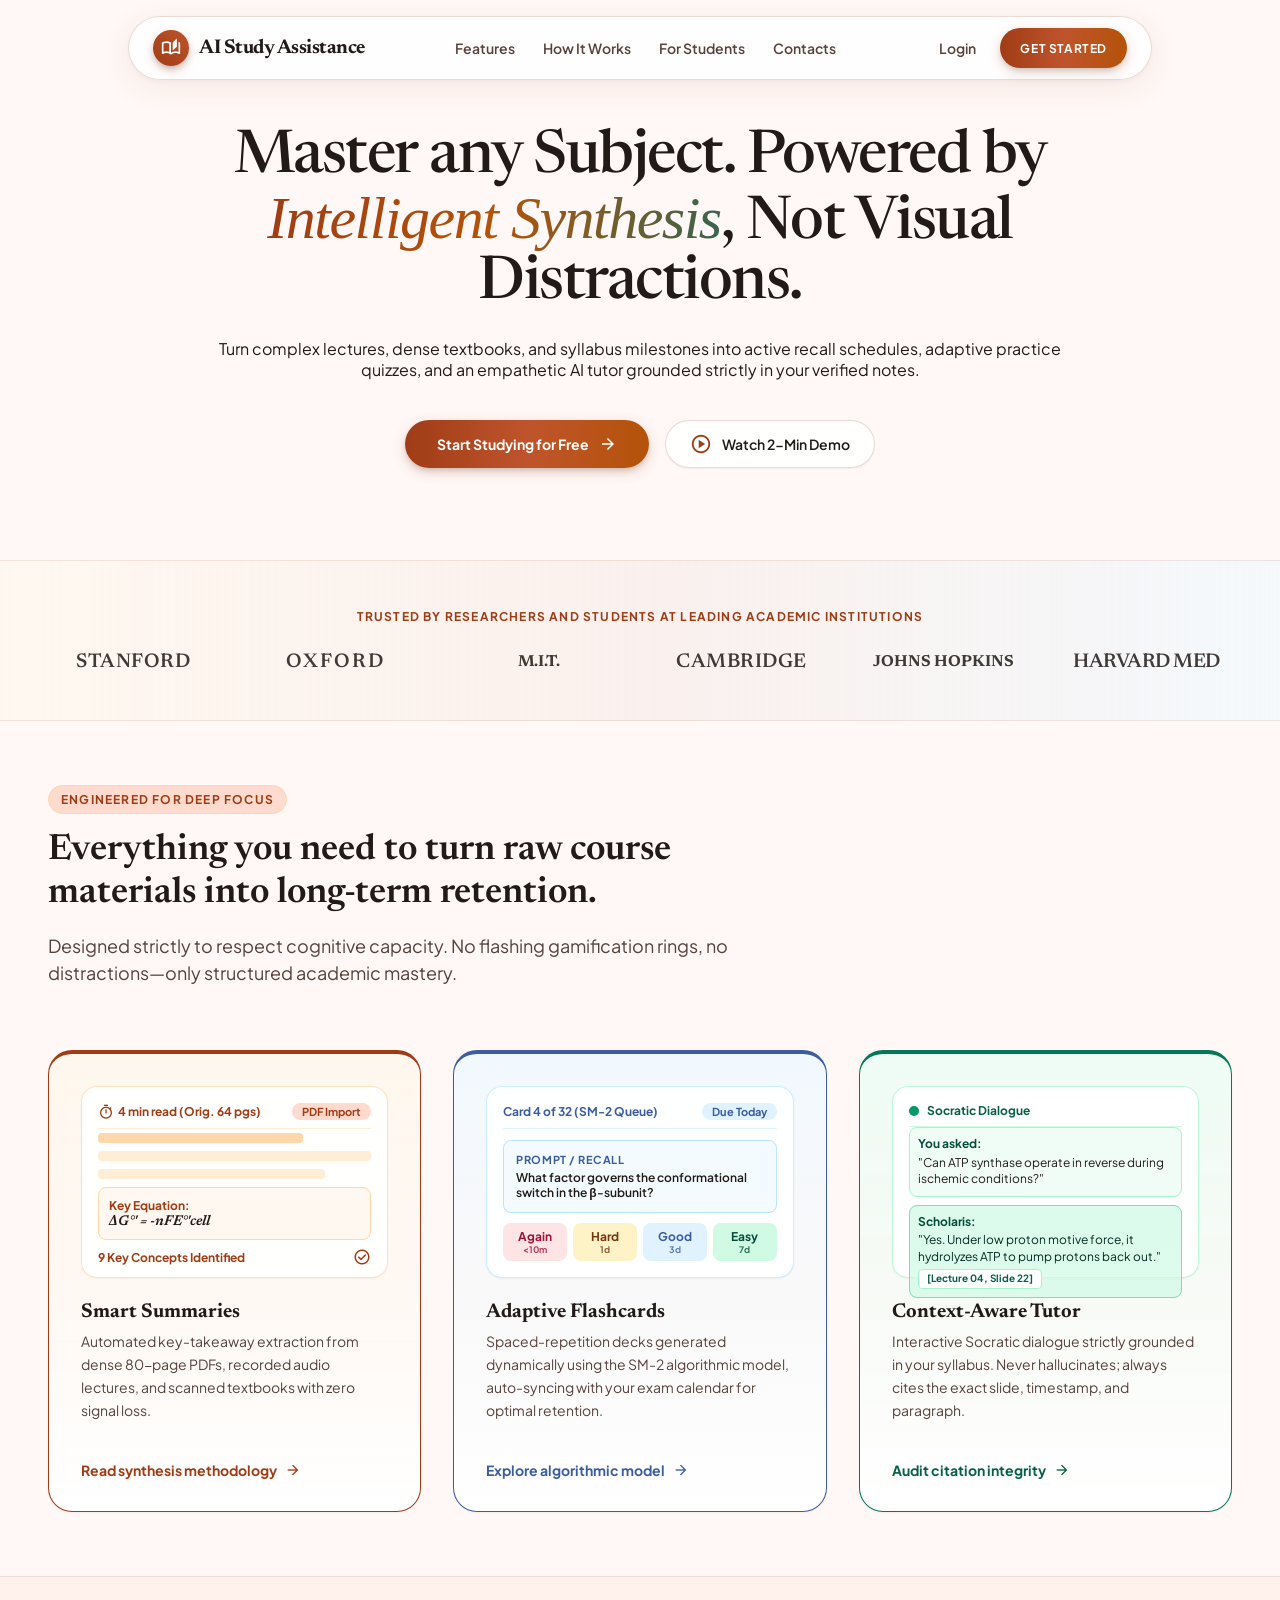
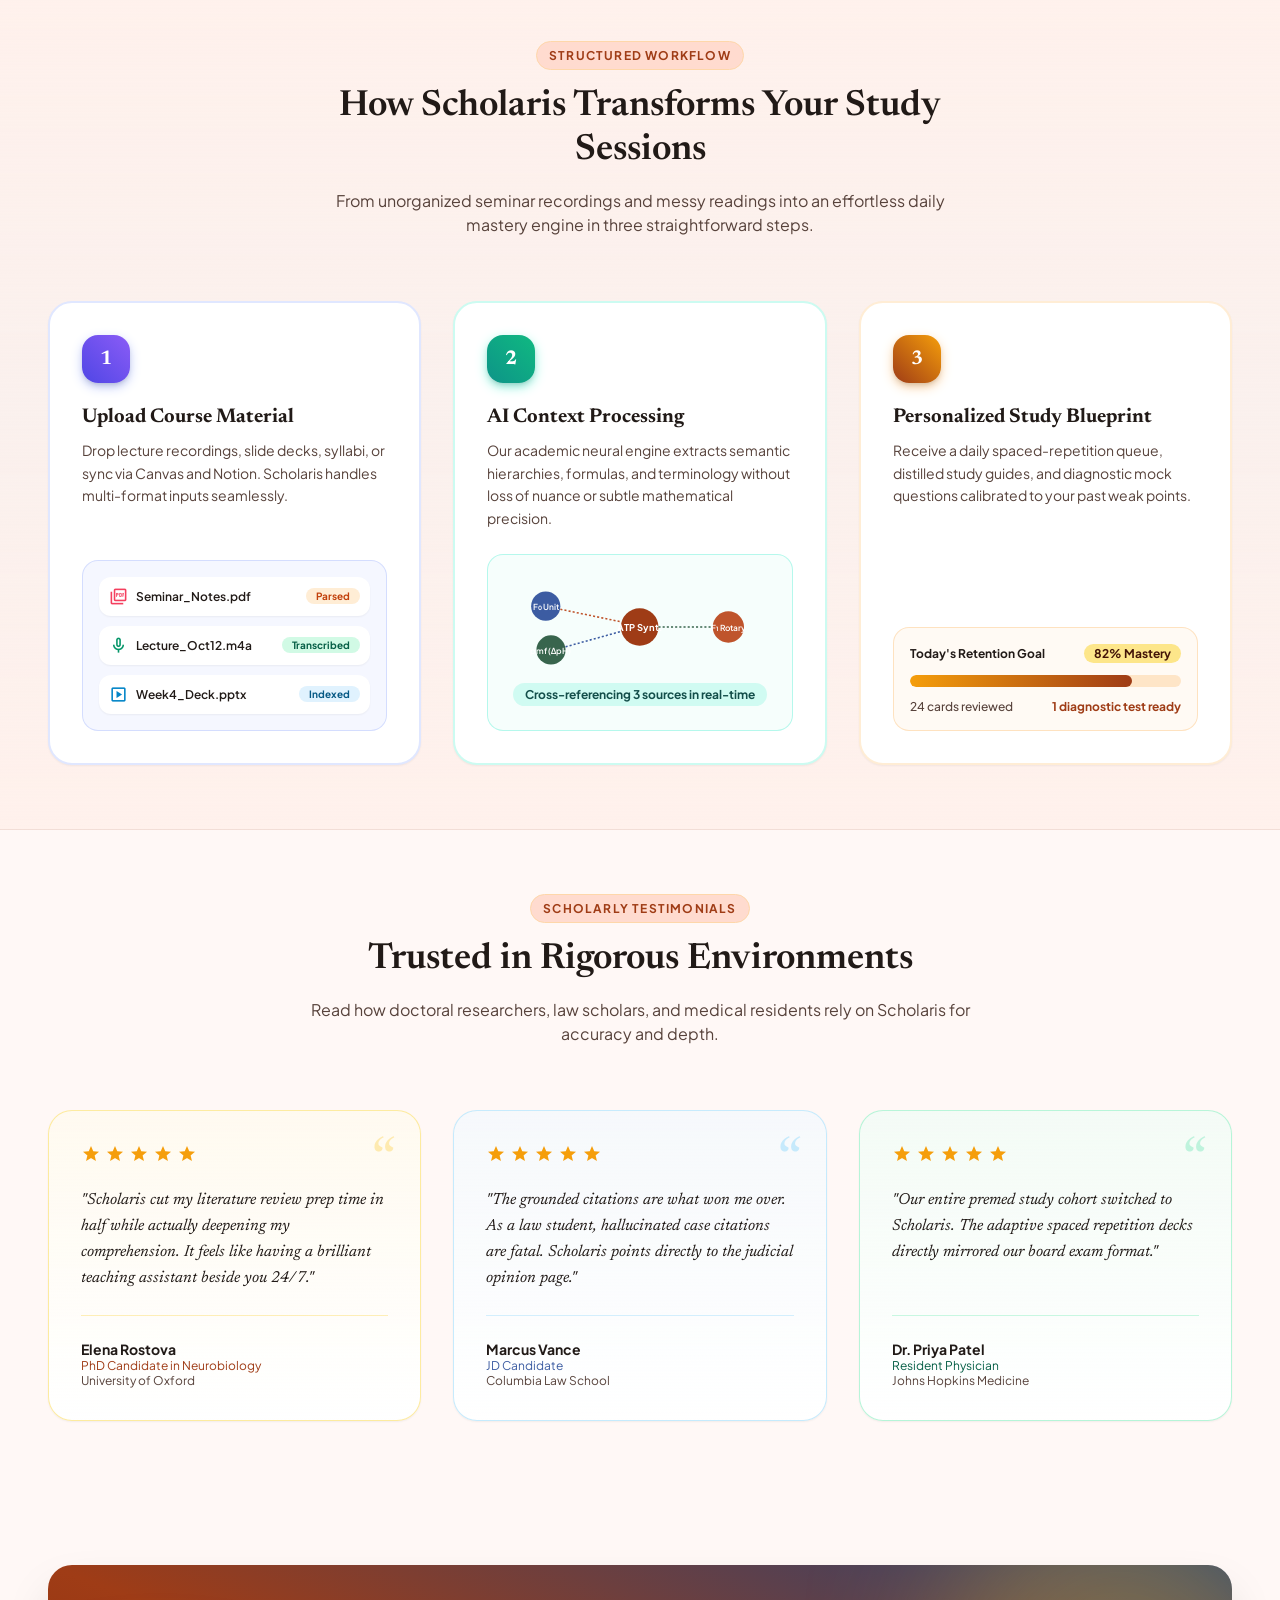
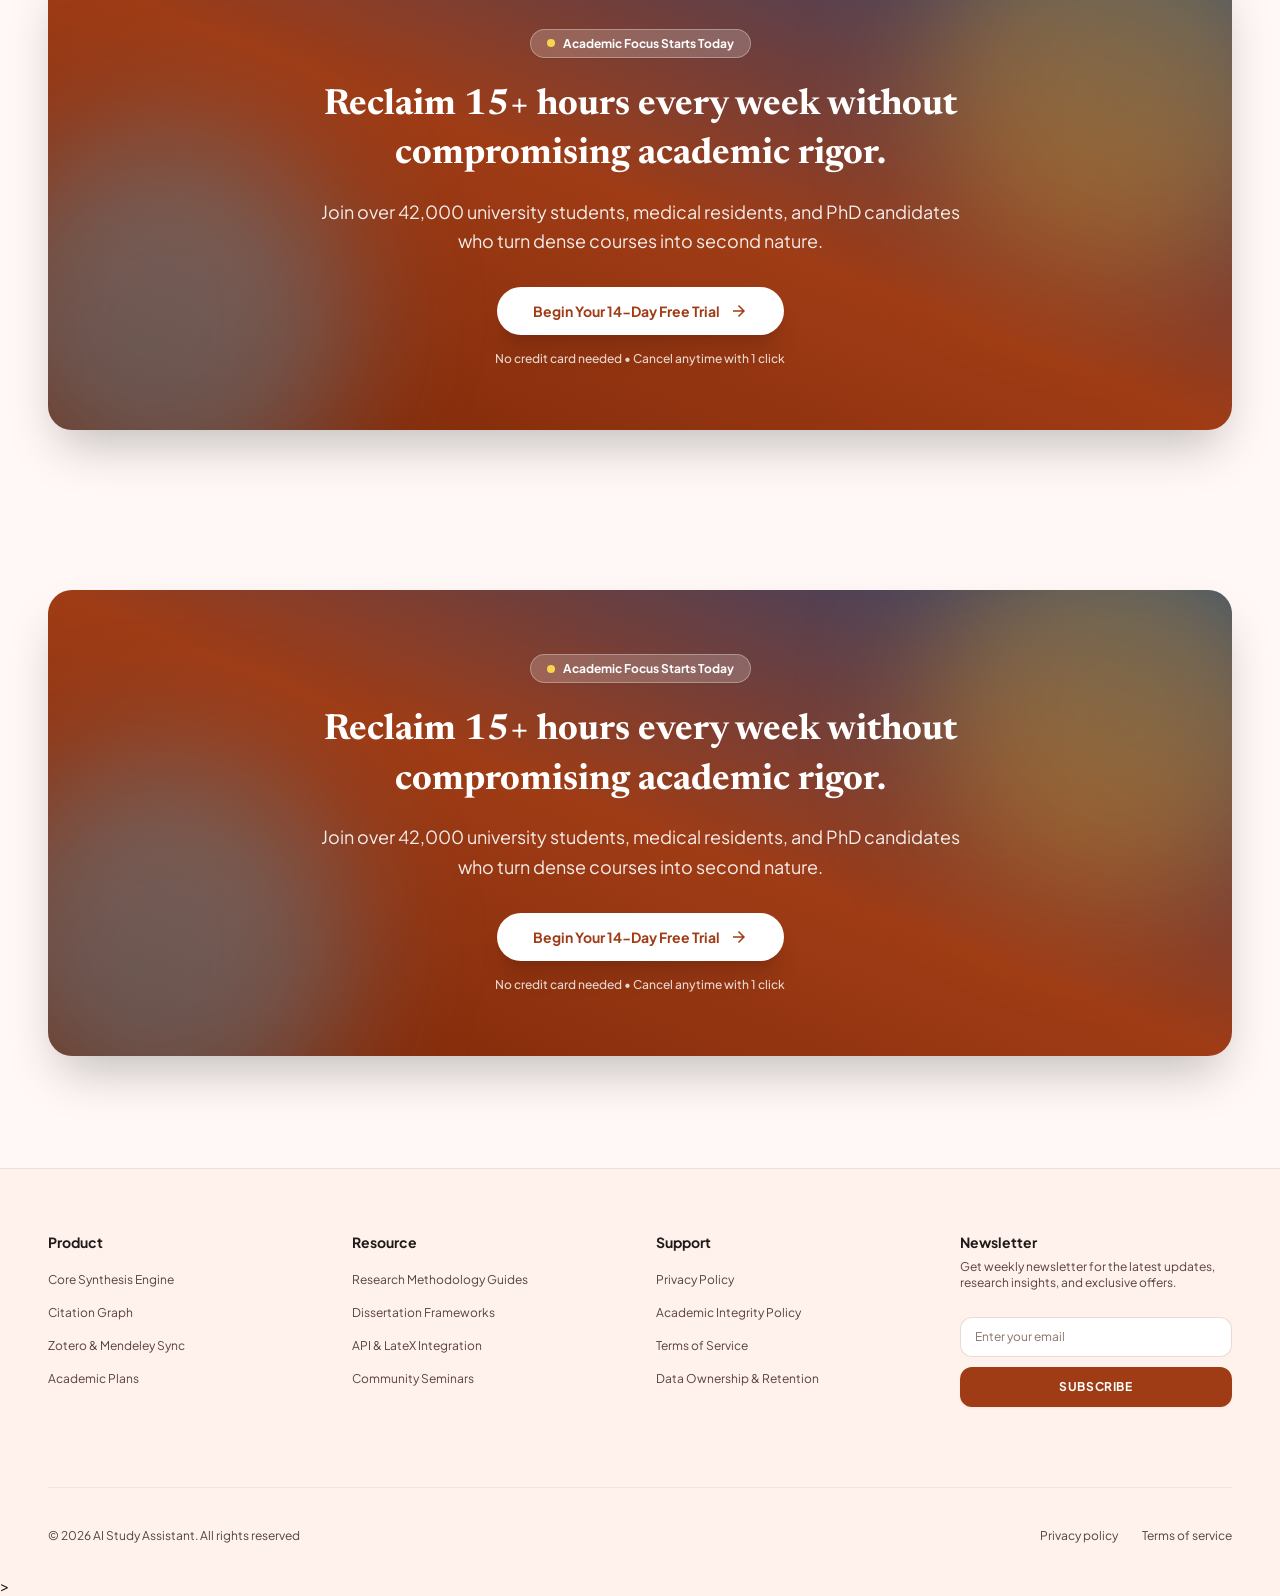
==== commit 79736fba: "gifty" ====
--- a/index.html
+++ b/index.html
@@ -1,228 +1,228 @@
 <html lang="en">
 
 <head>
-    <meta charset="UTF-8">
-    <meta name="viewport" content="width=device-width, initial-scale=1.0">
-    <link rel="preconnect" href="https://fonts.googleapis.com">
-    <link rel="preconnect" href="https://fonts.googleapis.com">
-
-    <title>Ai Study Assistance</title>
-
-    <link rel="preconnect" href="https://fonts.gstatic.com" crossorigin>
-    <link
-        href="https://fonts.googleapis.com/css2?family=Newsreader:ital,opsz,wght@0,6..72,400..600;1,6..72,400..600&family=Plus+Jakarta+Sans:wght@400;500;600;700&display=swap"
-        rel="stylesheet">
-    <link
-        href="https://fonts.googleapis.com/css2?family=Material+Symbols+Outlined:opsz,wght,FILL,GRAD@24,400,0,0&display=swap"
-        rel="stylesheet">
-    <link href="https://fonts.googleapis.com/css2?family=Material+Symbols+Outlined:wght,FILL@100..700,0..1&display=swap"
-        rel="stylesheet">
-
-    <link rel="stylesheet" href="styles.css">
+  <meta charset="UTF-8">
+  <meta name="viewport" content="width=device-width, initial-scale=1.0">
+  <link rel="preconnect" href="https://fonts.googleapis.com">
+  <link rel="preconnect" href="https://fonts.googleapis.com">
+
+  <title>Ai Study Assistance</title>
+
+  <link rel="preconnect" href="https://fonts.gstatic.com" crossorigin>
+  <link
+    href="https://fonts.googleapis.com/css2?family=Newsreader:ital,opsz,wght@0,6..72,400..600;1,6..72,400..600&family=Plus+Jakarta+Sans:wght@400;500;600;700&display=swap"
+    rel="stylesheet">
+  <link
+    href="https://fonts.googleapis.com/css2?family=Material+Symbols+Outlined:opsz,wght,FILL,GRAD@24,400,0,0&display=swap"
+    rel="stylesheet">
+  <link href="https://fonts.googleapis.com/css2?family=Material+Symbols+Outlined:wght,FILL@100..700,0..1&display=swap"
+    rel="stylesheet">
+
+  <link rel="stylesheet" href="styles.css">
 
 </head>
 
 <body>
-    <div class="topbar-wrap">
-        <header class="topbar">
-            <a class="brand" href="#">
-                <span class="brand-mark">
-                    <span class="material-symbols-outlined">auto_stories</span>
+  <div class="topbar-wrap">
+    <header class="topbar">
+      <a class="brand" href="#">
+        <span class="brand-mark">
+          <span class="material-symbols-outlined">auto_stories</span>
+        </span>
+        <span class="brand-name">AI Study Assistance</span>
+      </a>
+      <!-- Navigation menu -->
+      <nav class="nav-links">
+
+        <a class="nav-link" href="#">Features</a>
+        <a class="nav-link" href="#">How It Works</a>
+        <a class="nav-link" href="#">For Students</a>
+        <a class="nav-link" href="#">Contacts</a>
+
+      </nav>
+
+      <!-- Action Buttons -->
+      <div class="topbar-actions">
+        <a class="link-login" href="#">Login</a>
+        <a class="btn btn-gradient btn-sm" href="#">Get Started</a>
+      </div>
+    </header>
+  </div>
+
+
+  <main class="page">
+    <section class="hero">
+
+      <div class="glow glow-top"></div>
+      <div class="glow glow-left"></div>
+      <div class="glow glow-right"></div>
+
+      <div class="hero-copy">
+        <h1 class="hero-title">Master any Subject. Powered by <span class="hero-accent">Intelligent
+            Synthesis</span>, Not Visual Distractions.</h1>
+        <!-- &nbsp; -->
+        <p>Turn complex lectures, dense textbooks, and syllabus milestones into active recall schedules,
+          adaptive
+          practice quizzes, and an empathetic AI tutor grounded strictly in your verified notes.</p>
+      </div>
+
+      <!-- Action Buttons -->
+      <div class="cta-row">
+        <a class="btn btn-gradient btn-lg" href="#">
+          <span>Start Studying for Free</span>
+          <span class="material-symbols-outlined icon-18">arrow_forward</span>
+        </a>
+        <button class="btn btn-outline btn-lg" type="button">
+          <span class="material-symbols-outlined icon-22 text-primary">play_circle</span>
+          <span>Watch 2-Min Demo</span>
+        </button>
+      </div>
+
+    </section>
+
+    <section class="logos" id="integrations">
+      <div class="container">
+        <p class="logos-label">
+          Trusted by researchers and students at leading academic institutions
+        </p>
+        <div class="logo-grid">
+          <div class="logo logo-serif logo-wide">STANFORD</div>
+          <div class="logo logo-serif logo-wider">OXFORD</div>
+          <div class="logo logo-sans logo-tight">M.I.T.</div>
+          <div class="logo logo-serif logo-wide">CAMBRIDGE</div>
+          <div class="logo logo-sans">JOHNS HOPKINS</div>
+          <div class="logo logo-serif logo-tight">HARVARD MED</div>
+        </div>
+      </div>
+    </section>
+
+
+    <!-- Features -->
+    <section class="features" id="features">
+      <div class="section-head">
+        <span class="eyebrow">Engineered for Deep Focus</span>
+        <h2 class="section-title">Everything you need to turn raw course materials into long-term retention.
+        </h2>
+        <p class="section-lead">
+          Designed strictly to respect cognitive capacity. No flashing gamification rings, no
+          distractions—only
+          structured academic mastery.
+        </p>
+      </div>
+
+      <div class="feature-grid">
+
+        <!-- Card 1 — coral -->
+        <article class="feature-card feature-coral">
+          <div>
+            <div class="preview preview-coral">
+              <div class="preview-head preview-head-coral">
+                <span class="preview-label text-primary">
+                  <span class="material-symbols-outlined icon-16">timer</span> 4 min read (Orig. 64
+                  pgs)
                 </span>
-                <span class="brand-name">AI Study Assistance</span>
-            </a>
-            <!-- Navigation menu -->
-            <nav class="nav-links">
-
-                <a class="nav-link" href="#">Features</a>
-                <a class="nav-link" href="#">How It Works</a>
-                <a class="nav-link" href="#">For Students</a>
-                <a class="nav-link" href="#">Contacts</a>
-
-            </nav>
-
-            <!-- Action Buttons -->
-            <div class="topbar-actions">
-                <a class="link-login" href="#">Login</a>
-                <a class="btn btn-gradient btn-sm" href="#">Get Started</a>
-            </div>
-        </header>
-    </div>
-
-
-    <main class="page">
-        <section class="hero">
-
-            <div class="glow glow-top"></div>
-            <div class="glow glow-left"></div>
-            <div class="glow glow-right"></div>
-
-            <div class="hero-copy">
-                <h1 class="hero-title">Master any Subject. Powered by <span class="hero-accent">Intelligent
-                        Synthesis</span>, Not Visual Distractions.</h1>
-                <!-- &nbsp; -->
-                <p>Turn complex lectures, dense textbooks, and syllabus milestones into active recall schedules,
-                    adaptive
-                    practice quizzes, and an empathetic AI tutor grounded strictly in your verified notes.</p>
-            </div>
-
-            <!-- Action Buttons -->
-            <div class="cta-row">
-                <a class="btn btn-gradient btn-lg" href="#">
-                    <span>Start Studying for Free</span>
-                    <span class="material-symbols-outlined icon-18">arrow_forward</span>
-                </a>
-                <button class="btn btn-outline btn-lg" type="button">
-                    <span class="material-symbols-outlined icon-22 text-primary">play_circle</span>
-                    <span>Watch 2-Min Demo</span>
-                </button>
-            </div>
-
-        </section>
-
-        <section class="logos" id="integrations">
-            <div class="container">
-                <p class="logos-label">
-                    Trusted by researchers and students at leading academic institutions
+                <span class="preview-chip chip-primary">PDF Import</span>
+              </div>
+              <div class="skeleton">
+                <div class="bar bar-dark" style="width:75%"></div>
+                <div class="bar" style="width:100%"></div>
+                <div class="bar" style="width:83%"></div>
+                <div class="equation">
+                  <span class="equation-label">Key Equation:</span>
+                  <span class="equation-value">ΔG°' = -nFE°'cell</span>
+                </div>
+              </div>
+              <div class="preview-foot text-primary">
+                <span>9 Key Concepts Identified</span>
+                <span class="material-symbols-outlined icon-18">check_circle</span>
+              </div>
+            </div>
+            <h3 class="card-title">Smart Summaries</h3>
+            <p class="card-text">
+              Automated key-takeaway extraction from dense 80-page PDFs, recorded audio lectures, and
+              scanned textbooks
+              with zero signal loss.
+            </p>
+          </div>
+          <div class="card-link text-primary">
+            <span class="card-link-text">Read synthesis methodology</span>
+            <span class="material-symbols-outlined icon-16">arrow_forward</span>
+          </div>
+        </article>
+
+        <!-- Card 2 — azure -->
+        <article class="feature-card feature-azure">
+          <div>
+            <div class="preview preview-azure">
+              <div class="preview-head preview-head-azure">
+                <span class="preview-label text-secondary">Card 4 of 32 (SM-2 Queue)</span>
+                <span class="preview-chip chip-secondary">Due Today</span>
+              </div>
+              <div class="recall">
+                <span class="recall-label">Prompt / Recall</span>
+                <p class="recall-text">What factor governs the conformational switch in the β-subunit?
                 </p>
-                <div class="logo-grid">
-                    <div class="logo logo-serif logo-wide">STANFORD</div>
-                    <div class="logo logo-serif logo-wider">OXFORD</div>
-                    <div class="logo logo-sans logo-tight">M.I.T.</div>
-                    <div class="logo logo-serif logo-wide">CAMBRIDGE</div>
-                    <div class="logo logo-sans">JOHNS HOPKINS</div>
-                    <div class="logo logo-serif logo-tight">HARVARD MED</div>
+              </div>
+              <div class="grades">
+                <div class="grade grade-again">Again<br><span>&lt;10m</span></div>
+                <div class="grade grade-hard">Hard<br><span>1d</span></div>
+                <div class="grade grade-good">Good<br><span>3d</span></div>
+                <div class="grade grade-easy">Easy<br><span>7d</span></div>
+              </div>
+            </div>
+            <h3 class="card-title">Adaptive Flashcards</h3>
+            <p class="card-text">
+              Spaced-repetition decks generated dynamically using the SM-2 algorithmic model, auto-syncing
+              with your
+              exam calendar for optimal retention.
+            </p>
+          </div>
+          <div class="card-link text-secondary">
+            <span class="card-link-text">Explore algorithmic model</span>
+            <span class="material-symbols-outlined icon-16">arrow_forward</span>
+          </div>
+        </article>
+
+        <!-- Card 3 — emerald -->
+        <article class="feature-card feature-emerald">
+          <div>
+            <div class="preview preview-emerald">
+              <div class="preview-head preview-head-emerald">
+                <span class="dot-emerald"></span>
+                <span class="preview-label text-emerald-800">Socratic Dialogue</span>
+              </div>
+              <div class="chat">
+                <div class="chat-you">
+                  <span class="chat-who">You asked:</span> "Can ATP synthase operate in reverse during
+                  ischemic
+                  conditions?"
                 </div>
-            </div>
-        </section>
-
-
-        <!-- Features -->
-        <section class="features" id="features">
-            <div class="section-head">
-                <span class="eyebrow">Engineered for Deep Focus</span>
-                <h2 class="section-title">Everything you need to turn raw course materials into long-term retention.
-                </h2>
-                <p class="section-lead">
-                    Designed strictly to respect cognitive capacity. No flashing gamification rings, no
-                    distractions—only
-                    structured academic mastery.
-                </p>
-            </div>
-
-            <div class="feature-grid">
-
-                <!-- Card 1 — coral -->
-                <article class="feature-card feature-coral">
-                    <div>
-                        <div class="preview preview-coral">
-                            <div class="preview-head preview-head-coral">
-                                <span class="preview-label text-primary">
-                                    <span class="material-symbols-outlined icon-16">timer</span> 4 min read (Orig. 64
-                                    pgs)
-                                </span>
-                                <span class="preview-chip chip-primary">PDF Import</span>
-                            </div>
-                            <div class="skeleton">
-                                <div class="bar bar-dark" style="width:75%"></div>
-                                <div class="bar" style="width:100%"></div>
-                                <div class="bar" style="width:83%"></div>
-                                <div class="equation">
-                                    <span class="equation-label">Key Equation:</span>
-                                    <span class="equation-value">ΔG°' = -nFE°'cell</span>
-                                </div>
-                            </div>
-                            <div class="preview-foot text-primary">
-                                <span>9 Key Concepts Identified</span>
-                                <span class="material-symbols-outlined icon-18">check_circle</span>
-                            </div>
-                        </div>
-                        <h3 class="card-title">Smart Summaries</h3>
-                        <p class="card-text">
-                            Automated key-takeaway extraction from dense 80-page PDFs, recorded audio lectures, and
-                            scanned textbooks
-                            with zero signal loss.
-                        </p>
-                    </div>
-                    <div class="card-link text-primary">
-                        <span class="card-link-text">Read synthesis methodology</span>
-                        <span class="material-symbols-outlined icon-16">arrow_forward</span>
-                    </div>
-                </article>
-
-                <!-- Card 2 — azure -->
-                <article class="feature-card feature-azure">
-                    <div>
-                        <div class="preview preview-azure">
-                            <div class="preview-head preview-head-azure">
-                                <span class="preview-label text-secondary">Card 4 of 32 (SM-2 Queue)</span>
-                                <span class="preview-chip chip-secondary">Due Today</span>
-                            </div>
-                            <div class="recall">
-                                <span class="recall-label">Prompt / Recall</span>
-                                <p class="recall-text">What factor governs the conformational switch in the β-subunit?
-                                </p>
-                            </div>
-                            <div class="grades">
-                                <div class="grade grade-again">Again<br><span>&lt;10m</span></div>
-                                <div class="grade grade-hard">Hard<br><span>1d</span></div>
-                                <div class="grade grade-good">Good<br><span>3d</span></div>
-                                <div class="grade grade-easy">Easy<br><span>7d</span></div>
-                            </div>
-                        </div>
-                        <h3 class="card-title">Adaptive Flashcards</h3>
-                        <p class="card-text">
-                            Spaced-repetition decks generated dynamically using the SM-2 algorithmic model, auto-syncing
-                            with your
-                            exam calendar for optimal retention.
-                        </p>
-                    </div>
-                    <div class="card-link text-secondary">
-                        <span class="card-link-text">Explore algorithmic model</span>
-                        <span class="material-symbols-outlined icon-16">arrow_forward</span>
-                    </div>
-                </article>
-
-                <!-- Card 3 — emerald -->
-                <article class="feature-card feature-emerald">
-                    <div>
-                        <div class="preview preview-emerald">
-                            <div class="preview-head preview-head-emerald">
-                                <span class="dot-emerald"></span>
-                                <span class="preview-label text-emerald-800">Socratic Dialogue</span>
-                            </div>
-                            <div class="chat">
-                                <div class="chat-you">
-                                    <span class="chat-who">You asked:</span> "Can ATP synthase operate in reverse during
-                                    ischemic
-                                    conditions?"
-                                </div>
-                                <div class="chat-bot">
-                                    <span class="chat-who">Scholaris:</span> "Yes. Under low proton motive force, it
-                                    hydrolyzes ATP to
-                                    pump protons back out."
-                                    <div class="chat-cite"><span class="cite">[Lecture 04, Slide 22]</span></div>
-                                </div>
-                            </div>
-                        </div>
-                        <h3 class="card-title">Context-Aware Tutor</h3>
-                        <p class="card-text">
-                            Interactive Socratic dialogue strictly grounded in your syllabus. Never hallucinates; always
-                            cites the
-                            exact slide, timestamp, and paragraph.
-                        </p>
-                    </div>
-                    <div class="card-link text-emerald-800">
-                        <span class="card-link-text">Audit citation integrity</span>
-                        <span class="material-symbols-outlined icon-16">arrow_forward</span>
-                    </div>
-                </article>
-
-            </div>
-        </section>
-
-     <!-- Workflow -->
-<section class="workflow" id="how-it-works">
+                <div class="chat-bot">
+                  <span class="chat-who">Scholaris:</span> "Yes. Under low proton motive force, it
+                  hydrolyzes ATP to
+                  pump protons back out."
+                  <div class="chat-cite"><span class="cite">[Lecture 04, Slide 22]</span></div>
+                </div>
+              </div>
+            </div>
+            <h3 class="card-title">Context-Aware Tutor</h3>
+            <p class="card-text">
+              Interactive Socratic dialogue strictly grounded in your syllabus. Never hallucinates; always
+              cites the
+              exact slide, timestamp, and paragraph.
+            </p>
+          </div>
+          <div class="card-link text-emerald-800">
+            <span class="card-link-text">Audit citation integrity</span>
+            <span class="material-symbols-outlined icon-16">arrow_forward</span>
+          </div>
+        </article>
+
+      </div>
+    </section>
+
+    <!-- Workflow -->
+    <section class="workflow" id="how-it-works">
       <div class="container">
         <div class="section-head section-head-center">
           <span class="eyebrow">Structured Workflow</span>
@@ -326,8 +326,8 @@
       </div>
     </section>
 
-      <!-- Testimonials --> 
-<section class="testimonials">
+    <!-- Testimonials -->
+    <section class="testimonials">
       <div class="section-head section-head-center">
         <span class="eyebrow">Scholarly Testimonials</span>
         <h2 class="section-title">Trusted in Rigorous Environments</h2>
@@ -407,85 +407,116 @@
       </div>
     </section>
 
-        <section class="cta-banner">
-            <div>
-                <h3>Reclaiming 15+ hours every week without compromising academic rigor</h3>
-                <p>Join over 42,000 university students, medical residents, and PhD candidates who turn dense courses
-                    into second nature.</p>
-                <div>
-                    <a class="cta button" href="#">Begin Your 14-day Trial</a>
-                </div>
-
-                <p> No credit card needed.Cancel anytime with 1 click</p>
-
-
-
-        </section>
-        </div>
-
-    </main>
-
-    <footer class="footer">
-
-        <div class="container">
-            <div class="footer-grid">
-                <div class="footer-heading-tight">
-                    <h4 class="footer-heading">Product</h4>
-                    <ul class="footer-list">
-                        <li><a href="#">Core Synthesis Engine</a></li>
-                        <li><a href="#">Citation Graph</a></li>
-                        <li><a href="#">Zotero & Mendeley Sync</a></li>
-                        <li><a href="#">Academic Plans</a></li>
-                    </ul>
-                </div>
-
-                <div class="footer-heading-tight">
-                    <h4 class="footer-heading">Resource</h4>
-                    <ul class="footer-list">
-                        <li><a href="#">Research Methodology Guides</a></li>
-                        <li><a href="#">Dissertation Frameworks</a></li>
-                        <li><a href="#">API & LateX Integration</a></li>
-                        <li><a href="#">Community Seminars</a></li>
-                    </ul>
-                </div>
-
-                <div class="footer-heading-tight">
-                    <h4 class="footer-heading">Support</h4>
-                    <ul class="footer-list">
-                        <li><a href="#">Privacy Policy</a></li>
-                        <li><a href="#">Academic Integrity Policy</a></li>
-                        <li><a href="#">Terms of Service</a></li>
-                        <li><a href="#">Data Ownership & Retention</a></li>
-                    </ul>
-                </div>
-
-                <div class="social">
-                    <h4 class="footer-heading footer-heading-tight">Newsletter</h4>
-                    <p class="footer-note">Get weekly newsletter for the latest updates, research insights, and
-                        exclusive offers.</p>
-                    <form class="signup" action="#" method="post">
-                        <label class="virtually-hidden" for="signup-email"></label>
-                        <input class="signup-input" id="signup-email" type="email" name="email"
-                            placeholder="Enter your email" required>
-                        <button class="signup-btn" type="button">Subscribe</button>
-                    </form>
-
-                    </ul>
-                </div>
-
-            </div>
-            <div class="footer-base">
-                <div>
-                    <p>&copy; 2026 AI Study Assistant. All rights reserved </p>
-                </div>
-
-                <div class="footer-links">
-                    <a href="#">Privacy policy</a>
-                    <a href="#">Terms of service</a>
-                </div>
-            </div>
-        </div>>
-    </footer>
+    <section class="closing">
+      <div class="banner">
+        <div class="banner-glow banner-glow-amber"></div>
+        <div class="banner-glow banner-glow-sky"></div>
+        <div class="banner-inner">
+          <span class="banner-badge">
+            <span class="banner-dot"></span> Academic Focus Starts Today
+          </span>
+          <h2 class="banner-title">Reclaim 15+ hours every  week without compromising academic rigor.</h2>
+          <p class="banner-lead">
+            Join over 42,000 university students, medical residents, and PhD candidates who turn dense courses into
+            second nature.
+          </p>
+          <div class="banner-cta">
+            <a class="btn btn-white btn-lg" href="#">
+              <span>Begin Your 14-Day Free Trial</span>
+              <span class="material-symbols-outlined icon-18">arrow_forward</span>
+            </a>
+          </div>
+          <p class="banner-note">No credit card needed • Cancel anytime with 1 click</p>
+        </div>
+      </div>
+    </section><section class="closing">
+      <div class="banner">
+        <div class="banner-glow banner-glow-amber"></div>
+        <div class="banner-glow banner-glow-sky"></div>
+        <div class="banner-inner">
+          <span class="banner-badge">
+            <span class="banner-dot"></span> Academic Focus Starts Today
+          </span>
+          <h2 class="banner-title">Reclaim 15+ hours every  week without compromising academic rigor.</h2>
+          <p class="banner-lead">
+            Join over 42,000 university students, medical residents, and PhD candidates who turn dense courses into
+            second nature.
+          </p>
+          <div class="banner-cta">
+            <a class="btn btn-white btn-lg" href="#">
+              <span>Begin Your 14-Day Free Trial</span>
+              <span class="material-symbols-outlined icon-18">arrow_forward</span>
+            </a>
+          </div>
+          <p class="banner-note">No credit card needed • Cancel anytime with 1 click</p>
+        </div>
+      </div>
+    </section>
+    </div>
+
+  </main>
+
+  <footer class="footer">
+
+    <div class="container">
+      <div class="footer-grid">
+        <div class="footer-heading-tight">
+          <h4 class="footer-heading">Product</h4>
+          <ul class="footer-list">
+            <li><a href="#">Core Synthesis Engine</a></li>
+            <li><a href="#">Citation Graph</a></li>
+            <li><a href="#">Zotero & Mendeley Sync</a></li>
+            <li><a href="#">Academic Plans</a></li>
+          </ul>
+        </div>
+
+        <div class="footer-heading-tight">
+          <h4 class="footer-heading">Resource</h4>
+          <ul class="footer-list">
+            <li><a href="#">Research Methodology Guides</a></li>
+            <li><a href="#">Dissertation Frameworks</a></li>
+            <li><a href="#">API & LateX Integration</a></li>
+            <li><a href="#">Community Seminars</a></li>
+          </ul>
+        </div>
+
+        <div class="footer-heading-tight">
+          <h4 class="footer-heading">Support</h4>
+          <ul class="footer-list">
+            <li><a href="#">Privacy Policy</a></li>
+            <li><a href="#">Academic Integrity Policy</a></li>
+            <li><a href="#">Terms of Service</a></li>
+            <li><a href="#">Data Ownership & Retention</a></li>
+          </ul>
+        </div>
+
+        <div class="social">
+          <h4 class="footer-heading footer-heading-tight">Newsletter</h4>
+          <p class="footer-note">Get weekly newsletter for the latest updates, research insights, and
+            exclusive offers.</p>
+          <form class="signup" action="#" method="post">
+            <label class="virtually-hidden" for="signup-email"></label>
+            <input class="signup-input" id="signup-email" type="email" name="email" placeholder="Enter your email"
+              required>
+            <button class="signup-btn" type="button">Subscribe</button>
+          </form>
+
+          </ul>
+        </div>
+
+      </div>
+      <div class="footer-base">
+        <div>
+          <p>&copy; 2026 AI Study Assistant. All rights reserved </p>
+        </div>
+
+        <div class="footer-links">
+          <a href="#">Privacy policy</a>
+          <a href="#">Terms of service</a>
+        </div>
+      </div>
+    </div>>
+  </footer>
 
 </body>
 
--- a/styles.css
+++ b/styles.css
@@ -1417,13 +1417,121 @@
 }
 
 .quote-role {
-  font-size: .75rem;
+  font-size: .75rem;r
   font-weight: 700;
 }
 
 .quote-org {
   font-size: .75rem;
   color: var(--on-surface-variant);
+}
+
+
+/* ---- CLOSING BANNER ---- */
+
+.closing {
+  width: 100%;
+  max-width: 80rem;
+  margin-inline: auto;
+  padding: 5rem 1.5rem;
+}
+
+.banner {
+  position: relative;
+  overflow: hidden;
+  border-radius: 1.5rem;
+  padding: 2.5rem;
+  text-align: center;
+  color: #fff;
+  background-image: linear-gradient(to top right, #7c2606, var(--primary), #2a4374);
+  box-shadow: var(--shadow-2xl);
+}
+
+.banner-glow {
+  position: absolute;
+  width: 24rem;
+  height: 24rem;
+  border-radius: 9999px;
+  filter: blur(64px);
+  pointer-events: none;
+}
+
+.banner-glow-amber {
+  right: -5rem;
+  top: -5rem;
+  background: rgba(251, 191, 36, .3);
+}
+
+.banner-glow-sky {
+  left: -5rem;
+  bottom: -5rem;
+  background: rgba(56, 189, 248, .3);
+}
+
+.banner-inner {
+  position: relative;
+  z-index: 10;
+  max-width: 42rem;
+  margin-inline: auto;
+}
+
+.banner-badge {
+  display: inline-flex;
+  align-items: center;
+  gap: .5rem;
+  padding: .375rem 1rem;
+  border-radius: 9999px;
+  background: rgba(255, 255, 255, .2);
+  border: 1px solid rgba(255, 255, 255, .3);
+  color: #fff;
+  font-size: .75rem;
+  font-weight: 700;
+  margin-bottom: 1.5rem;
+  backdrop-filter: blur(8px);
+  box-shadow: var(--shadow-xs);
+}
+
+.banner-dot {
+  width: .5rem;
+  height: .5rem;
+  border-radius: 9999px;
+  background: var(--amber-300);
+  animation: pulse 2s cubic-bezier(.4, 0, .6, 1) infinite;
+}
+
+.banner-title {
+  font-family: var(--font-serif);
+  font-size: 1.875rem;
+  font-weight: 700;
+  line-height: 1.375;
+  margin-bottom: 1rem;
+}
+
+.banner-lead {
+  font-size: 1rem;
+  line-height: 1.625;
+  color: rgba(255, 255, 255, .9);
+  margin-bottom: 2rem;
+}
+
+.banner-cta {
+  display: flex;
+  flex-direction: column;
+  align-items: center;
+  justify-content: center;
+  gap: 1rem;
+  margin-bottom: 1rem;
+}
+
+.banner-cta .btn {
+  width: 100%;
+  padding-inline: 2.25rem;
+}
+
+.banner-note {
+  font-size: .75rem;
+  font-weight: 500;
+  color: rgba(255, 255, 255, .8);
 }
 
 /*---- Footer -------------------------------------------------------------- */
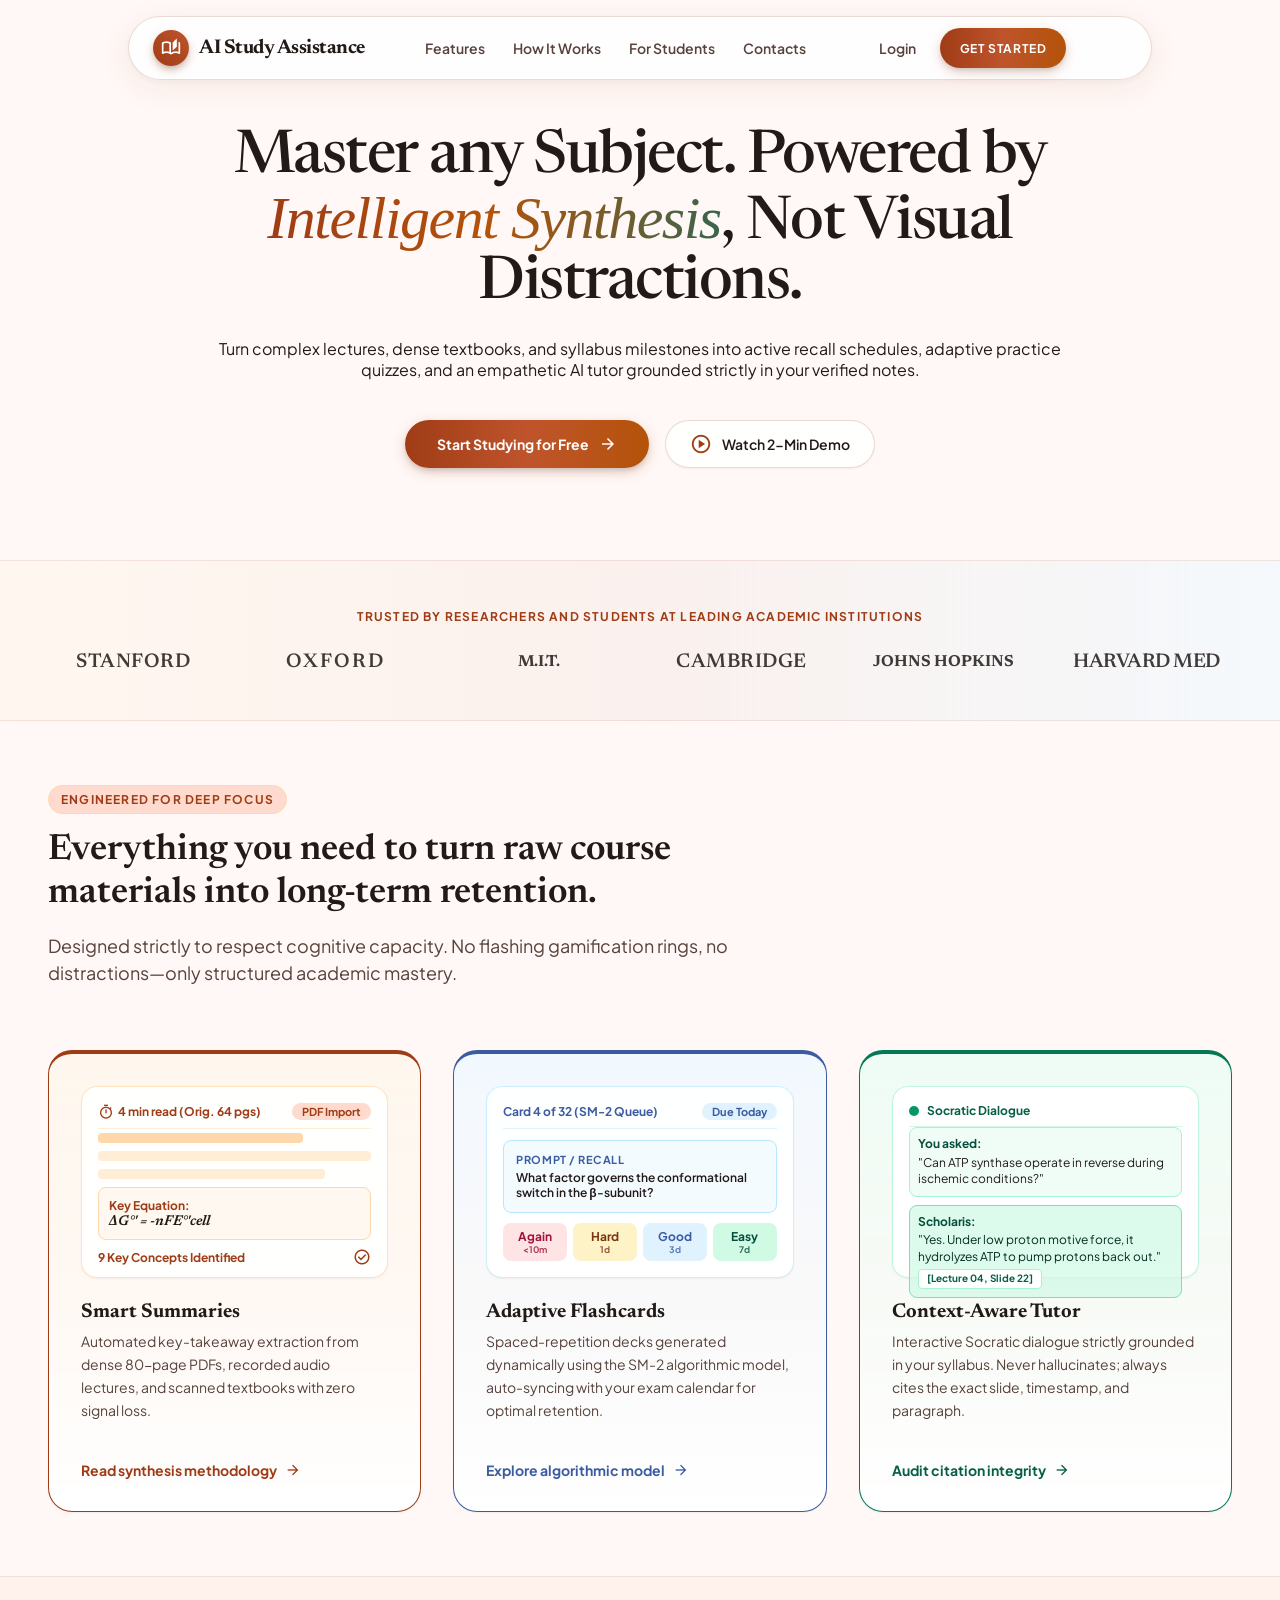
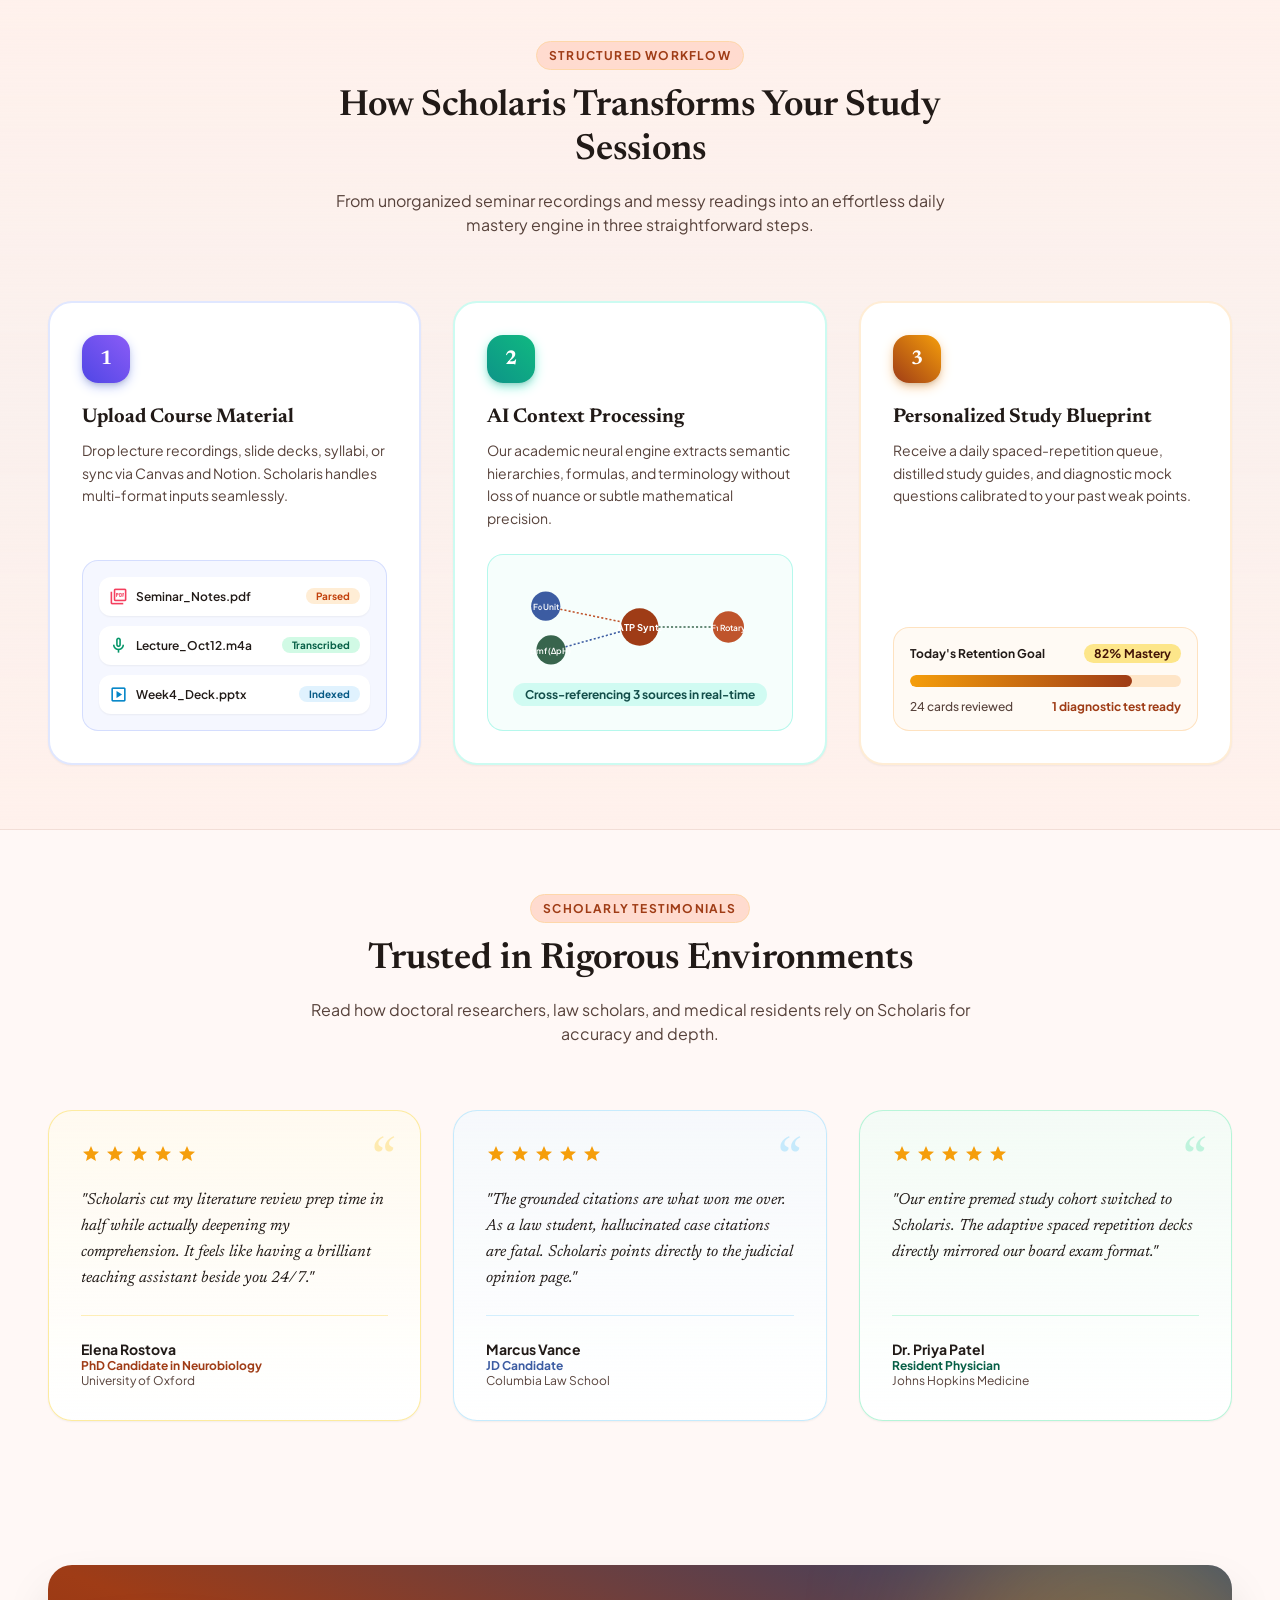
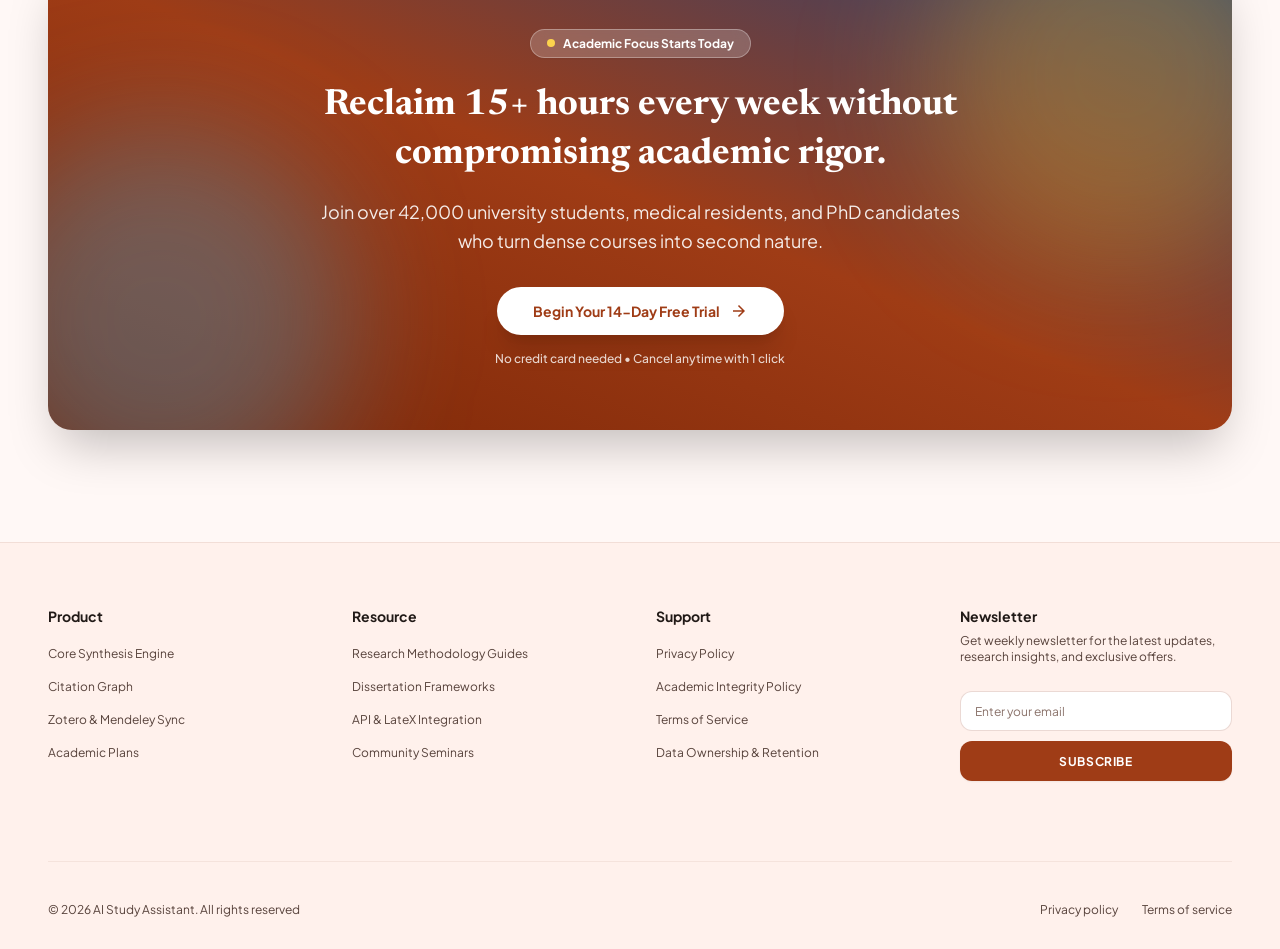
==== commit ef43d395: "webpage completed" ====
--- a/index.html
+++ b/index.html
@@ -46,6 +46,13 @@
         <a class="link-login" href="#">Login</a>
         <a class="btn btn-gradient btn-sm" href="#">Get Started</a>
       </div>
+      
+      <div>
+        <span class="menu-button">
+        <span class="material-symbols-outlined">menu</span>
+        </span>
+     </div>
+
     </header>
   </div>
 
@@ -82,7 +89,7 @@
 
     <section class="logos" id="integrations">
       <div class="container">
-        <p class="logos-label">
+        <p class="label">
           Trusted by researchers and students at leading academic institutions
         </p>
         <div class="logo-grid">
@@ -406,7 +413,7 @@
 
       </div>
     </section>
-
+  
     <section class="closing">
       <div class="banner">
         <div class="banner-glow banner-glow-amber"></div>
@@ -415,29 +422,7 @@
           <span class="banner-badge">
             <span class="banner-dot"></span> Academic Focus Starts Today
           </span>
-          <h2 class="banner-title">Reclaim 15+ hours every  week without compromising academic rigor.</h2>
-          <p class="banner-lead">
-            Join over 42,000 university students, medical residents, and PhD candidates who turn dense courses into
-            second nature.
-          </p>
-          <div class="banner-cta">
-            <a class="btn btn-white btn-lg" href="#">
-              <span>Begin Your 14-Day Free Trial</span>
-              <span class="material-symbols-outlined icon-18">arrow_forward</span>
-            </a>
-          </div>
-          <p class="banner-note">No credit card needed • Cancel anytime with 1 click</p>
-        </div>
-      </div>
-    </section><section class="closing">
-      <div class="banner">
-        <div class="banner-glow banner-glow-amber"></div>
-        <div class="banner-glow banner-glow-sky"></div>
-        <div class="banner-inner">
-          <span class="banner-badge">
-            <span class="banner-dot"></span> Academic Focus Starts Today
-          </span>
-          <h2 class="banner-title">Reclaim 15+ hours every  week without compromising academic rigor.</h2>
+          <h2 class="banner-title">Reclaim 15+ hours every week without compromising academic rigor.</h2>
           <p class="banner-lead">
             Join over 42,000 university students, medical residents, and PhD candidates who turn dense courses into
             second nature.
@@ -515,7 +500,7 @@
           <a href="#">Terms of service</a>
         </div>
       </div>
-    </div>>
+    </div>
   </footer>
 
 </body>
--- a/styles.css
+++ b/styles.css
@@ -485,10 +485,11 @@
   font-weight: 700;
   letter-spacing: -.025em;
   color: var(--on-surface);
+  display: none;
 }
 
 .nav-links {
-  display: flex;
+  display: none;
   align-items: center;
   gap: 1.75rem;
 }
@@ -505,7 +506,7 @@
 }
 
 .topbar-actions {
-  display: flex;
+  display: none;
   align-items: center;
   gap: .75rem;
 }
@@ -660,7 +661,7 @@
   text-align: center;
 }
 
-.logos-label {
+.label {
   display: flex;
   align-items: center;
   justify-content: center;
@@ -1417,7 +1418,7 @@
 }
 
 .quote-role {
-  font-size: .75rem;r
+  font-size: .75rem;
   font-weight: 700;
 }
 
@@ -1512,7 +1513,7 @@
   line-height: 1.625;
   color: rgba(255, 255, 255, .9);
   margin-bottom: 2rem;
-}
+} 
 
 .banner-cta {
   display: flex;
@@ -1759,10 +1760,16 @@
 
 /* --- 768px and up: tablets ------------------------------------------------ */
 @media (min-width: 768px) {
-  .nav-links {
+  .nav-links,
+  .brand-name,
+  .topbar-actions{
     display: flex;
   }
 
+  .menu-button {
+    display: none;
+  }
+    
   .feature-grid,
   .step-grid,
   .quote-grid {
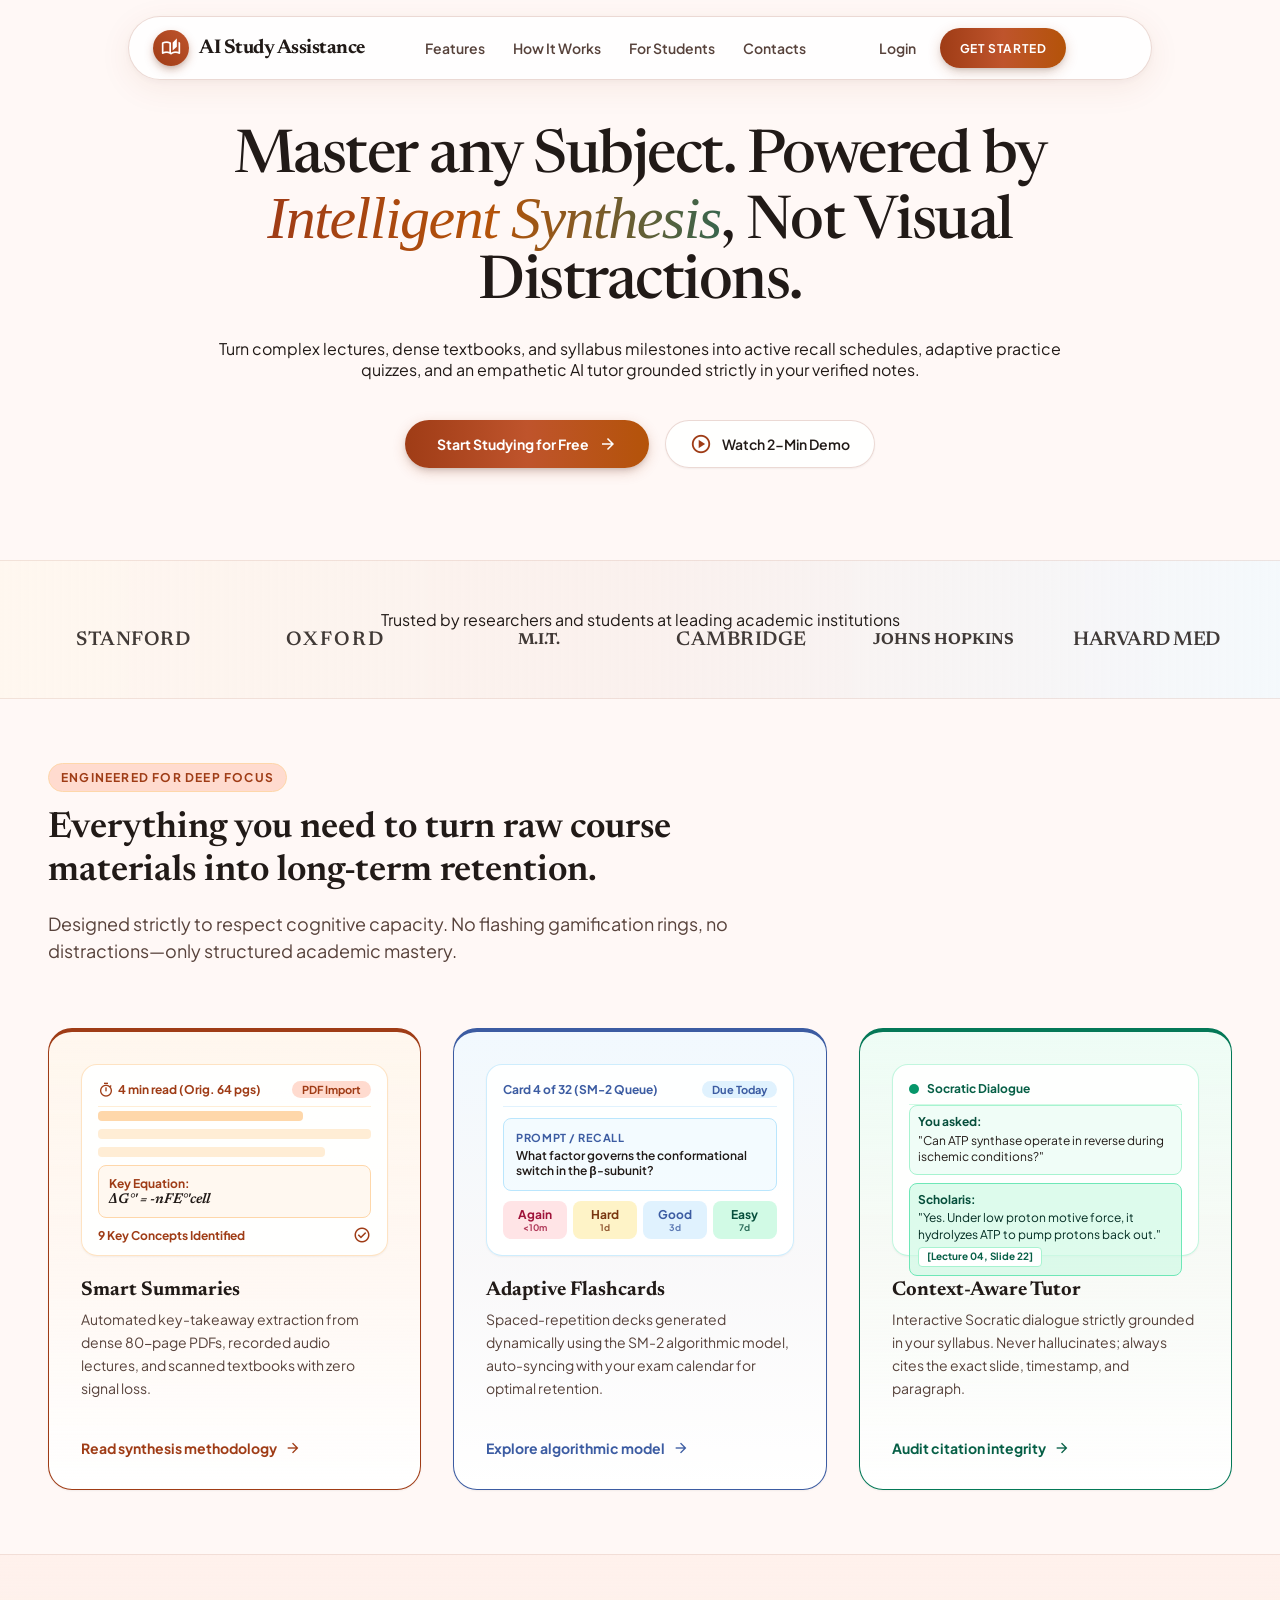
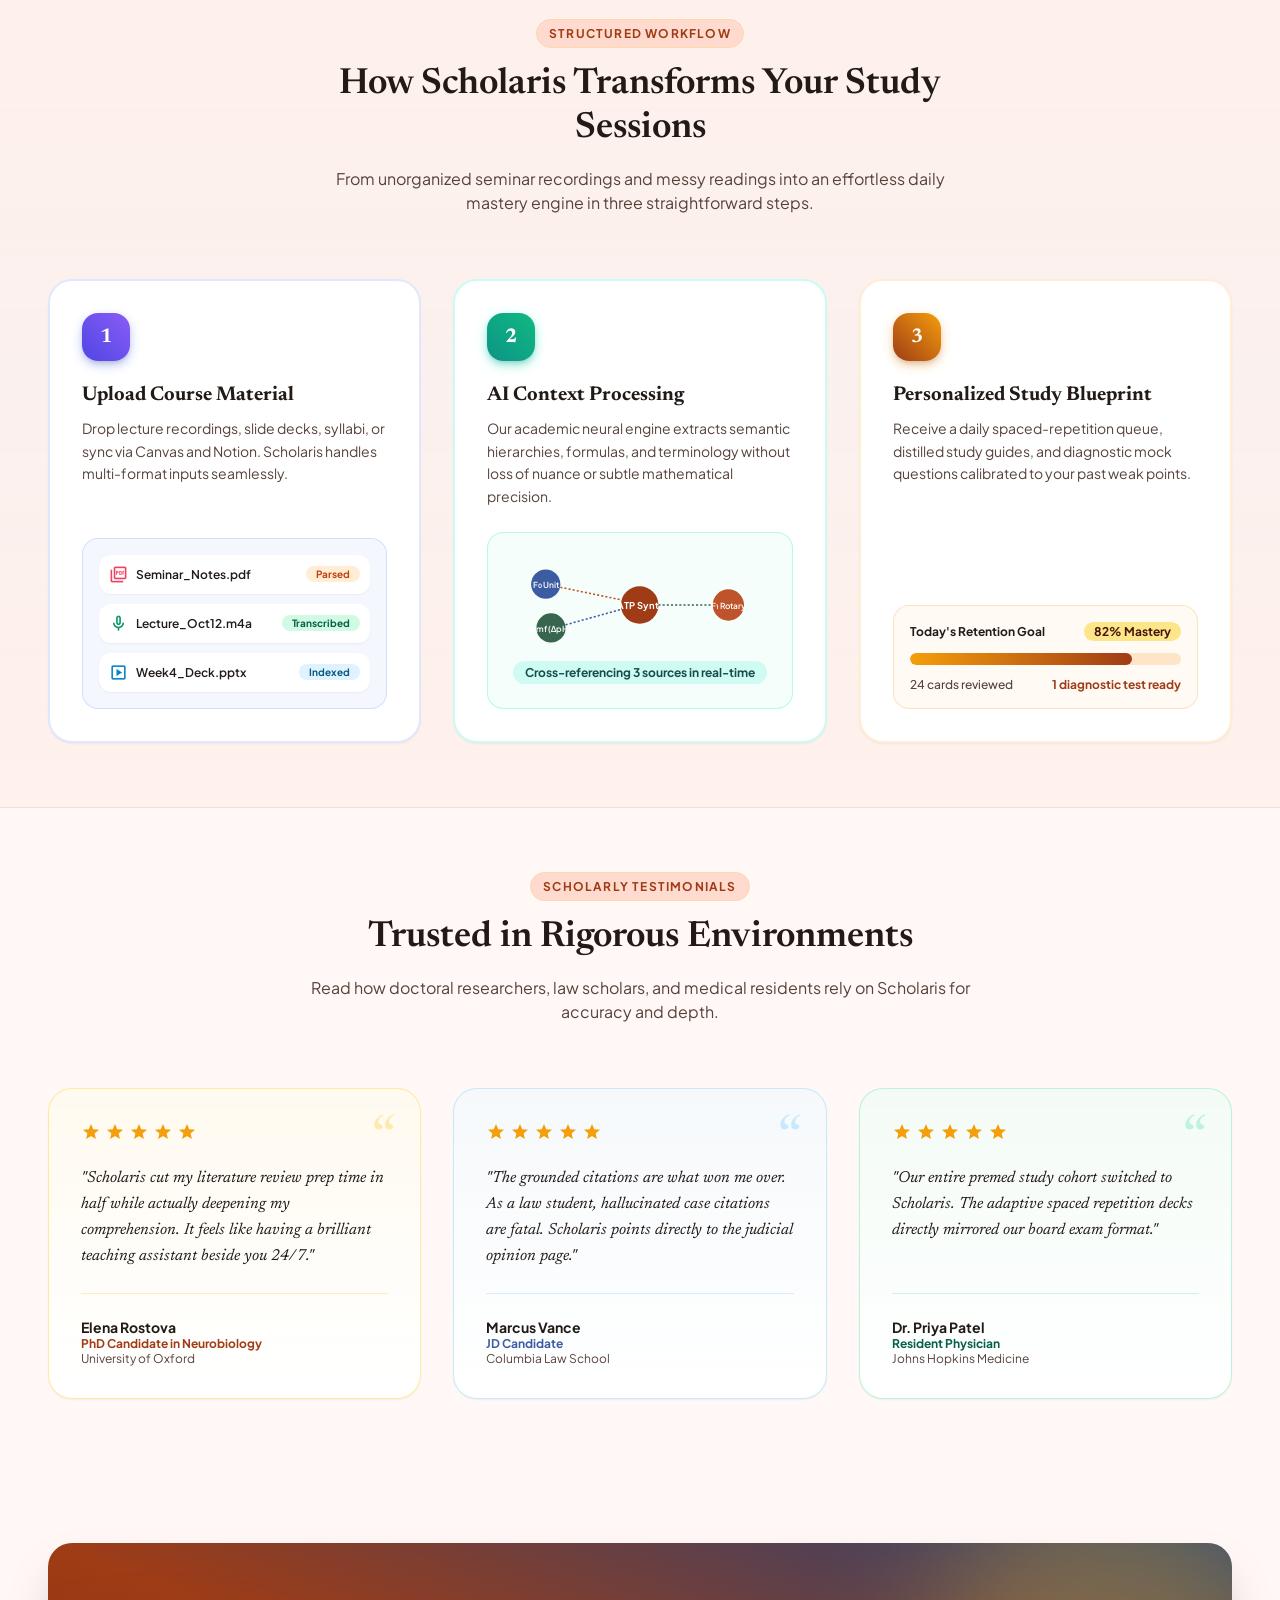
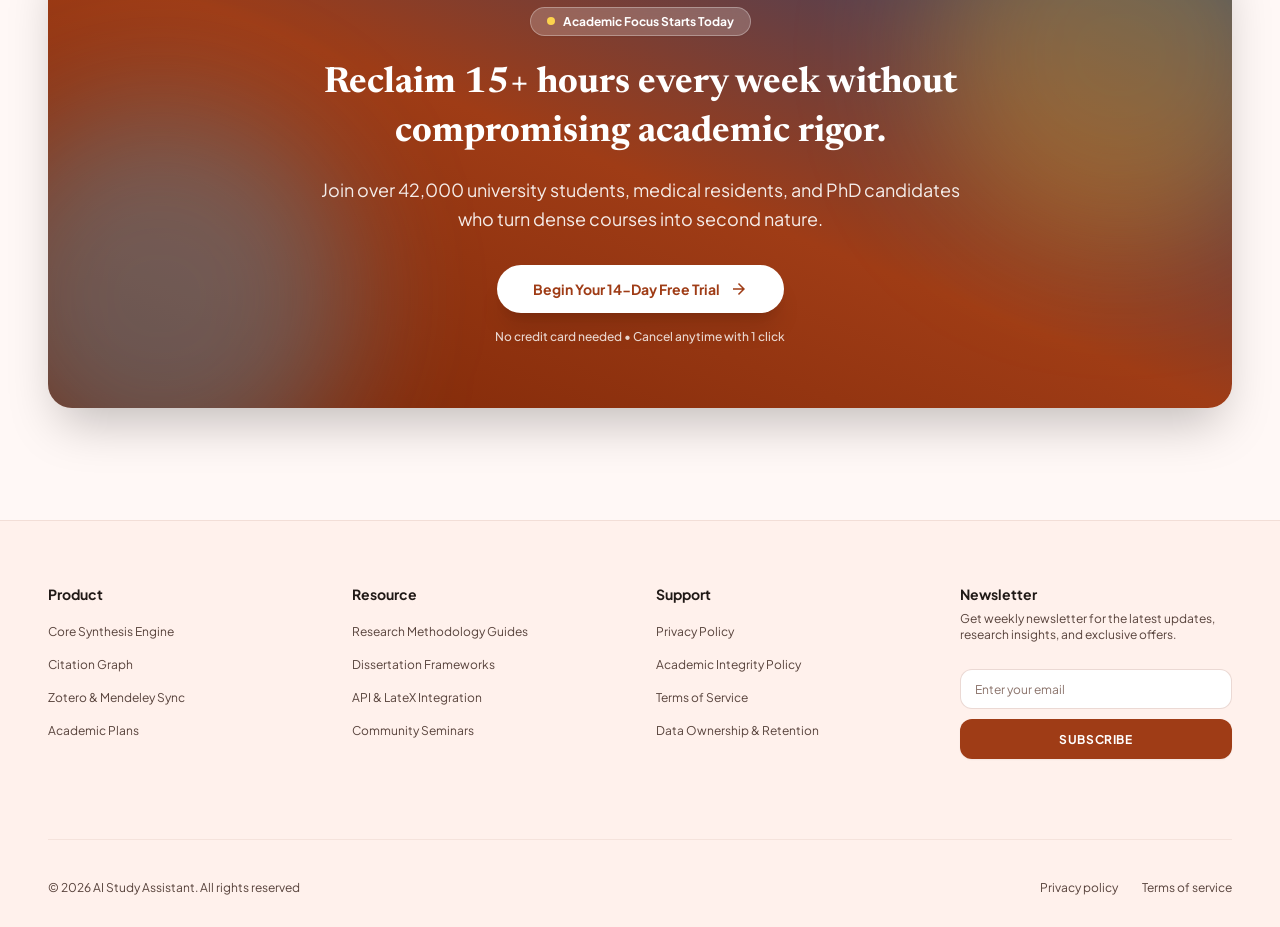
==== commit 91b6d359: "first javascript" ====
--- a/index.html
+++ b/index.html
@@ -19,6 +19,8 @@
     rel="stylesheet">
 
   <link rel="stylesheet" href="styles.css">
+
+  <script src="main.js" defer ></script>
 
 </head>
 
@@ -89,7 +91,7 @@
 
     <section class="logos" id="integrations">
       <div class="container">
-        <p class="label">
+        <p class="9label">
           Trusted by researchers and students at leading academic institutions
         </p>
         <div class="logo-grid">
